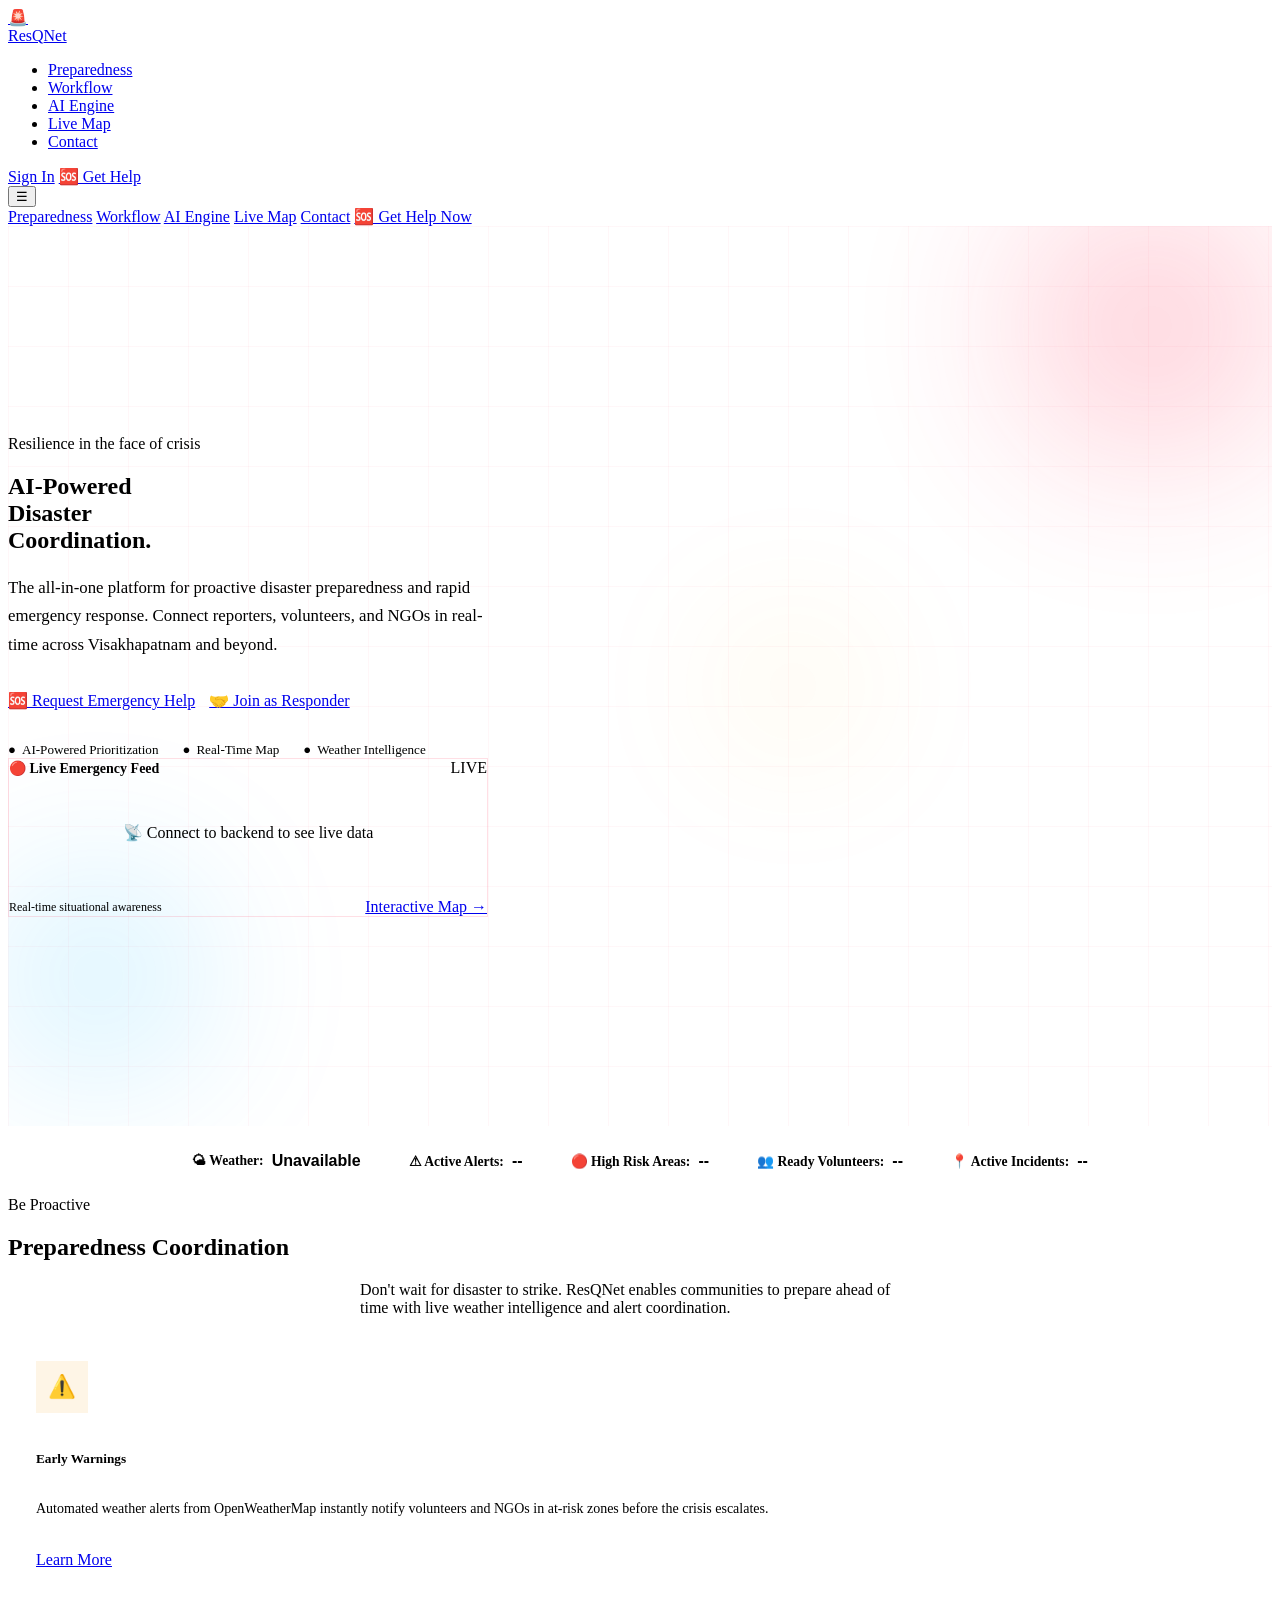
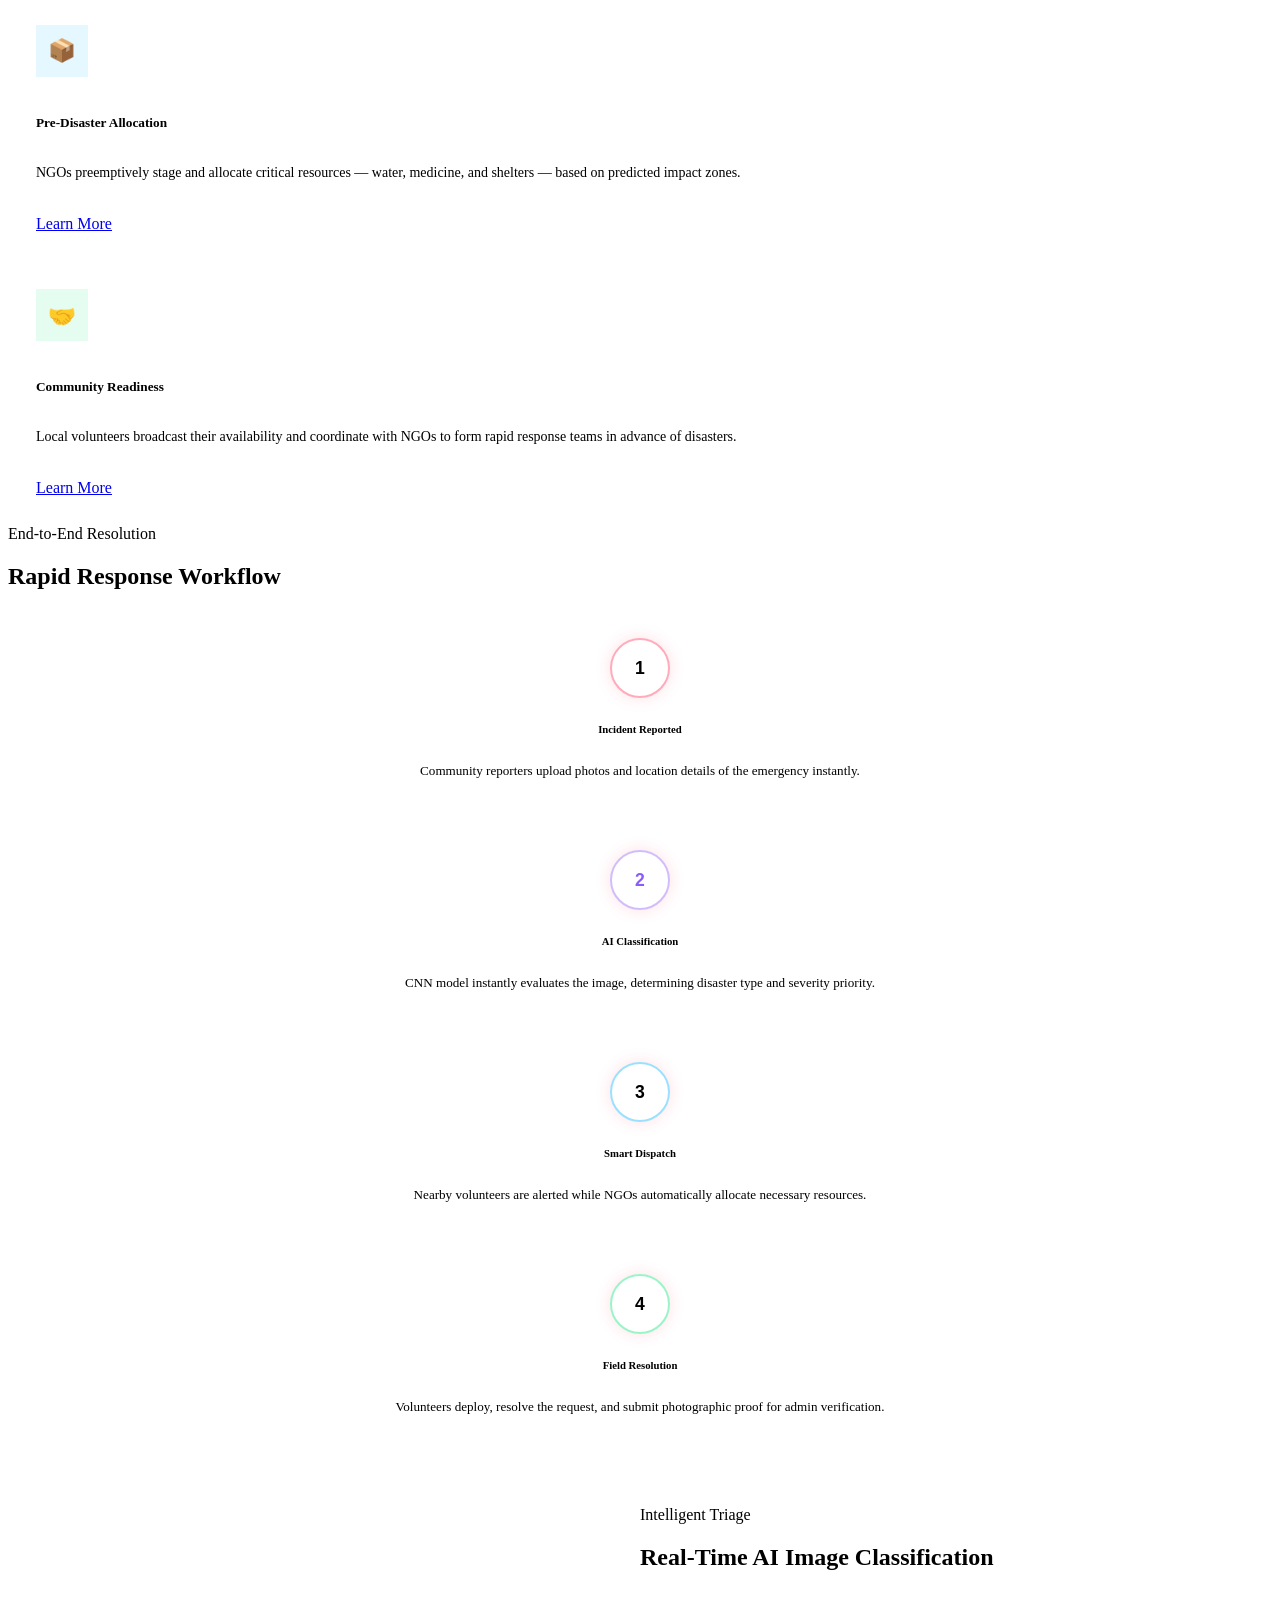
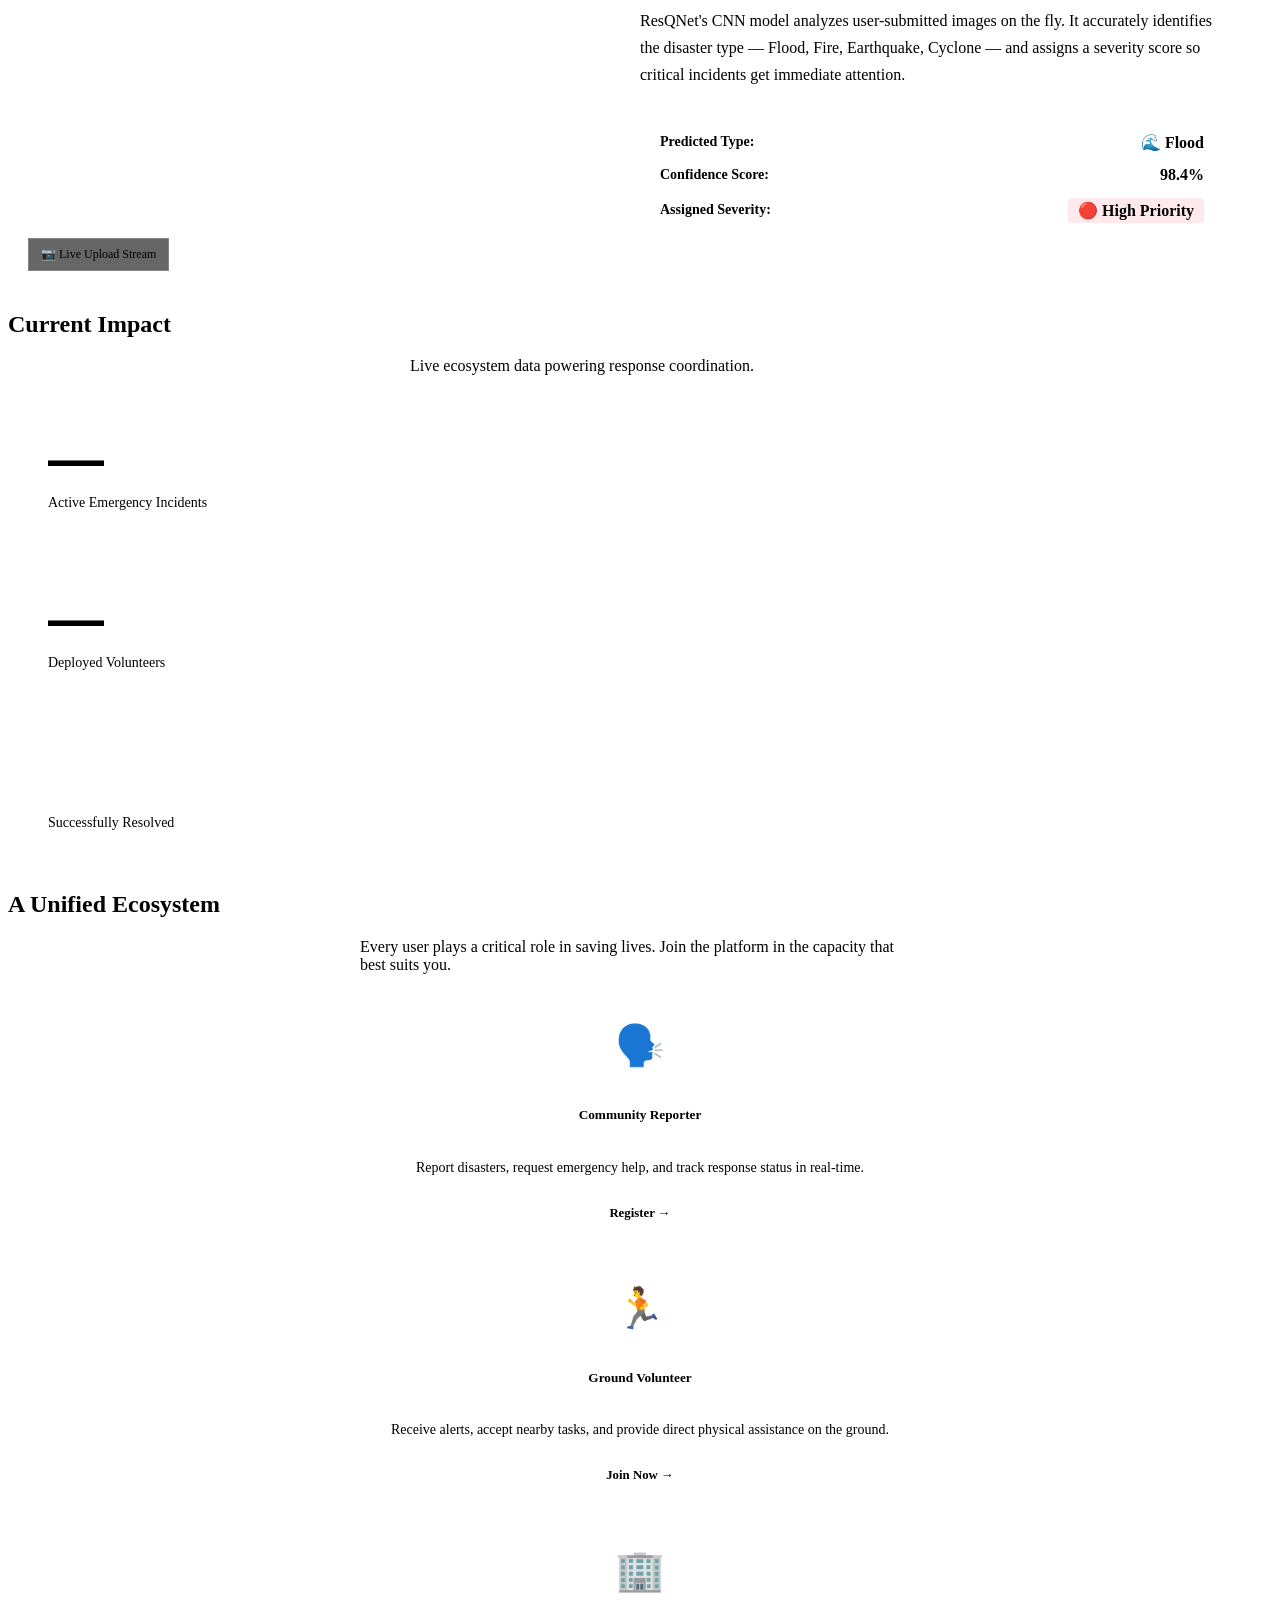
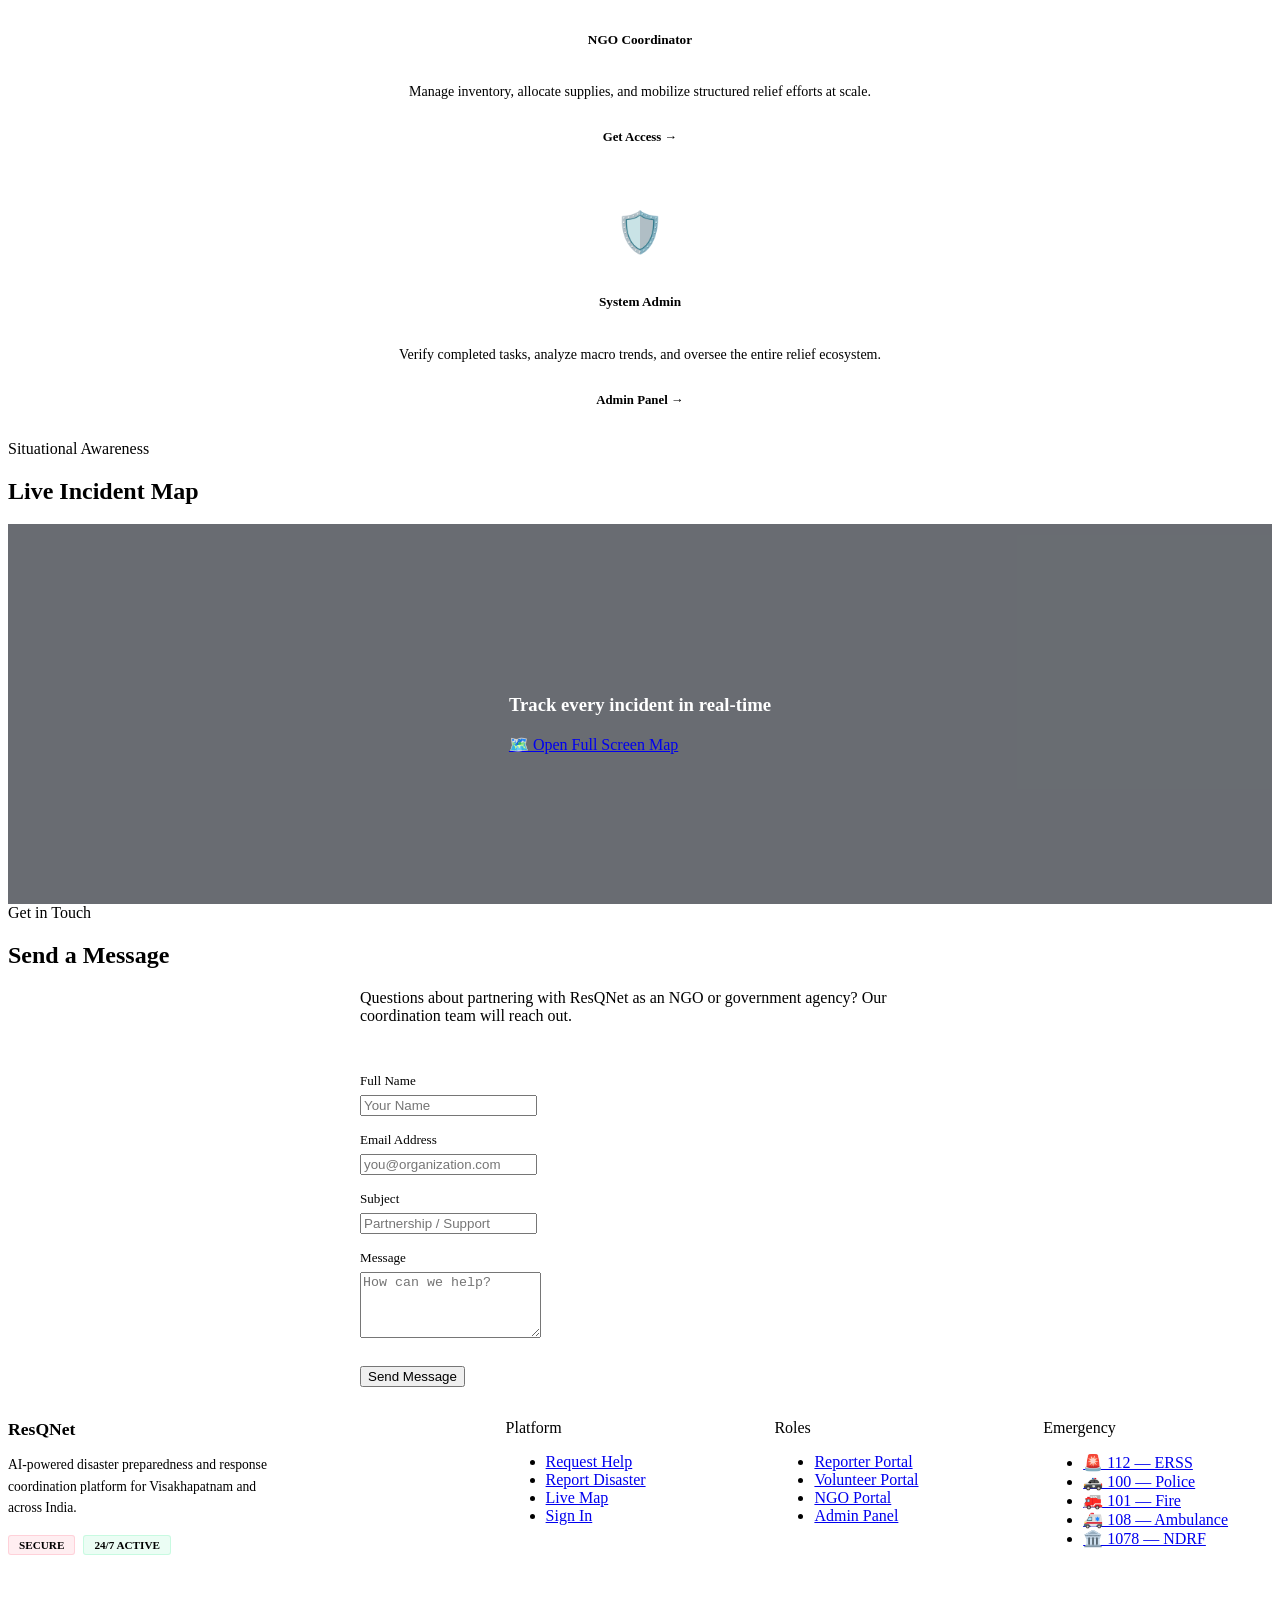
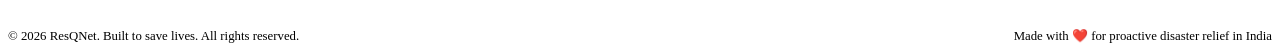
==== frontend/index.html @ 29988df5 "Initial reviewed ResQNet source" ====
<!DOCTYPE html>
<html lang="en">

<head>
  <meta charset="UTF-8">
  <meta name="viewport" content="width=device-width, initial-scale=1.0">
  <title>ResQNet — AI-Powered Disaster Relief Coordination</title>
  <meta name="description"
    content="ResQNet connects disaster reporters with volunteers and NGOs in real time using AI-driven prioritization, live maps, and resource management.">
  <link rel="stylesheet" href="css/styles.css">
  <style>
    /* HERO */
    .hero-section {
      min-height: 100vh;
      display: flex;
      align-items: center;
      padding: calc(var(--topbar-h) + 40px) 0 80px;
      position: relative;
      overflow: hidden;
    }

    .hero-grid {
      position: absolute;
      inset: 0;
      pointer-events: none;
      background-image:
        linear-gradient(rgba(255, 45, 85, 0.04) 1px, transparent 1px),
        linear-gradient(90deg, rgba(255, 45, 85, 0.04) 1px, transparent 1px);
      background-size: 60px 60px;
    }

    .hero-orb {
      position: absolute;
      border-radius: 50%;
      filter: blur(80px);
      pointer-events: none;
    }

    .orb-1 {
      width: 400px;
      height: 400px;
      background: radial-gradient(circle, #ff2d55 0%, transparent 70%);
      top: -100px;
      right: -80px;
      opacity: 0.3;
    }

    .orb-2 {
      width: 300px;
      height: 300px;
      background: radial-gradient(circle, #00b4ff 0%, transparent 70%);
      bottom: 0;
      left: -60px;
      opacity: 0.25;
    }

    .orb-3 {
      width: 200px;
      height: 200px;
      background: radial-gradient(circle, #ffb800 0%, transparent 70%);
      top: 40%;
      right: 30%;
      opacity: 0.15;
    }

    /* LIVE STATUS BAR */
    .status-bar {
      background: var(--bg-card);
      border-top: 1px solid var(--border-subtle);
      border-bottom: 1px solid var(--border-subtle);
      padding: 18px 0;
    }

    .status-bar-inner {
      display: flex;
      flex-wrap: wrap;
      gap: 12px;
      justify-content: center;
      align-items: center;
    }

    .status-pill {
      display: flex;
      align-items: center;
      gap: 8px;
      background: var(--bg-card-2);
      border: 1px solid var(--border-glass);
      border-radius: 999px;
      padding: 8px 18px;
      font-size: 0.85rem;
      font-weight: 600;
      color: var(--text-secondary);
    }

    .status-val {
      font-weight: 800;
      font-family: 'Space Grotesk', sans-serif;
      font-size: 1rem;
      color: var(--text-primary);
    }

    /* FEATURES */
    .feature-card {
      background: var(--bg-card);
      border: 1px solid var(--border-subtle);
      border-radius: var(--radius-lg);
      padding: 28px;
      transition: var(--transition);
      position: relative;
      overflow: hidden;
      display: flex;
      flex-direction: column;
      height: 100%;
    }

    .feature-card::after {
      content: '';
      position: absolute;
      bottom: 0;
      left: 0;
      right: 0;
      height: 2px;
      background: var(--grad-primary);
      transform: scaleX(0);
      transform-origin: left;
      transition: var(--transition);
    }

    .feature-card:hover {
      border-color: rgba(255, 45, 85, 0.25);
      transform: translateY(-4px);
      box-shadow: var(--shadow);
    }

    .feature-card:hover::after {
      transform: scaleX(1);
    }

    .feature-icon {
      width: 52px;
      height: 52px;
      border-radius: var(--radius);
      display: flex;
      align-items: center;
      justify-content: center;
      font-size: 1.4rem;
      margin-bottom: 16px;
    }

    /* WORKFLOW */
    .step-card {
      text-align: center;
      padding: 28px 16px;
    }

    .step-number {
      width: 56px;
      height: 56px;
      border-radius: 50%;
      background: var(--bg-card);
      border: 2px solid rgba(255, 45, 85, 0.4);
      display: flex;
      align-items: center;
      justify-content: center;
      margin: 0 auto 18px;
      font-size: 1.1rem;
      font-weight: 800;
      color: var(--accent-red);
      font-family: 'Space Grotesk', sans-serif;
      box-shadow: 0 0 16px rgba(255, 45, 85, 0.15);
    }

    /* AI PANEL */
    .ai-panel {
      display: flex;
      flex-wrap: wrap;
      background: var(--bg-card-2);
      border: 1px solid var(--border-subtle);
      border-radius: var(--radius-xl);
      overflow: hidden;
      box-shadow: var(--shadow-lg);
    }

    .ai-panel>div {
      flex: 1 1 300px;
    }

    .ai-panel-img {
      background: url('https://images.unsplash.com/photo-1547683905-f686c993aae5?q=80&w=800&auto=format&fit=crop') center/cover;
      min-height: 340px;
      position: relative;
    }

    .ai-panel-content {
      padding: 48px;
      display: flex;
      flex-direction: column;
      justify-content: center;
    }

    /* LIVE FEED */
    #live-feed-container .feed-item {
      display: flex;
      gap: 12px;
      padding: 12px 0;
      border-bottom: 1px solid var(--border-subtle);
      font-size: 0.82rem;
    }

    #live-feed-container .feed-item:last-child {
      border-bottom: none;
    }

    .feed-dot {
      width: 8px;
      height: 8px;
      border-radius: 50%;
      flex-shrink: 0;
      margin-top: 4px;
    }

    /* ROLES */
    .role-card {
      background: var(--bg-card);
      border: 1px solid var(--border-subtle);
      border-radius: var(--radius-lg);
      padding: 32px 24px;
      text-align: center;
      transition: var(--transition);
      height: 100%;
      display: flex;
      flex-direction: column;
      text-decoration: none;
      color: inherit;
    }

    .role-card:hover {
      transform: translateY(-4px);
      box-shadow: var(--shadow);
    }

    .role-icon {
      font-size: 2.5rem;
      margin-bottom: 16px;
    }

    /* MAP PREVIEW */
    .map-preview {
      background: url('https://images.unsplash.com/photo-1524661135-423995f22d0b?q=80&w=1200&auto=format&fit=crop') center/cover;
      height: 380px;
      border-radius: var(--radius-xl);
      position: relative;
      display: flex;
      align-items: center;
      justify-content: center;
      border: 1px solid var(--border-blue);
      box-shadow: var(--glow-blue);
    }

    .map-preview::before {
      content: '';
      position: absolute;
      inset: 0;
      background: rgba(5, 11, 20, 0.6);
      border-radius: var(--radius-xl);
    }

    /* STAT HIGHLIGHTS */
    .stat-hl-val {
      font-size: clamp(2.5rem, 5vw, 3.5rem);
      font-weight: 900;
      line-height: 1;
      font-family: 'Space Grotesk', sans-serif;
    }

    @media(max-width:768px) {
      .hero-section {
        padding-top: calc(var(--topbar-h) + 20px);
      }

      .ai-panel-content {
        padding: 28px;
      }
    }
  </style>
</head>

<body>

  <!-- NAVBAR -->
  <nav class="resq-navbar" id="main-navbar">
    <a href="index.html" class="nav-brand">
      <div class="nav-brand-icon">🚨</div>
      <span class="nav-brand-name">Res<span>Q</span>Net</span>
    </a>
    <ul class="nav-links" id="nav-links">
      <li><a href="#preparedness">Preparedness</a></li>
      <li><a href="#workflow">Workflow</a></li>
      <li><a href="#ai">AI Engine</a></li>
      <li><a href="map.html">Live Map</a></li>
      <li><a href="#contact">Contact</a></li>
    </ul>
    <div class="nav-actions">
      <a href="auth.html" class="btn btn-ghost btn-sm">Sign In</a>
      <a href="auth.html" class="btn btn-primary btn-sm">🆘 Get Help</a>
    </div>
    <button class="nav-toggle" id="nav-toggle-btn" aria-label="Toggle menu">☰</button>
  </nav>
  <div class="nav-mobile-menu" id="nav-mobile-menu">
    <a href="#preparedness">Preparedness</a>
    <a href="#workflow">Workflow</a>
    <a href="#ai">AI Engine</a>
    <a href="map.html">Live Map</a>
    <a href="#contact">Contact</a>
    <a href="auth.html" class="btn btn-primary btn-sm" style="margin-top:6px;text-align:center;">🆘 Get Help Now</a>
  </div>

  <!-- 1. HERO -->
  <section class="hero-section" id="hero">
    <div class="hero-grid"></div>
    <div class="orb-1 hero-orb"></div>
    <div class="orb-2 hero-orb"></div>
    <div class="orb-3 hero-orb"></div>
    <div class="container" style="position:relative;z-index:1;">
      <div class="grid-2" style="align-items:center;gap:60px;">
        <!-- LEFT: Copy -->
        <div>
          <div class="hero-eyebrow">
            <span class="hero-eyebrow-dot"></span>
            Resilience in the face of crisis
          </div>
          <h1 class="display-1 mb-16">
            AI-Powered<br>
            <span class="gradient-text">Disaster</span><br>
            Coordination.
          </h1>
          <p style="color:var(--text-secondary);font-size:1.05rem;line-height:1.7;max-width:480px;margin-bottom:32px;">
            The all-in-one platform for proactive disaster preparedness and rapid emergency response. Connect reporters,
            volunteers, and NGOs in real-time across Visakhapatnam and beyond.
          </p>
          <div style="display:flex;gap:14px;flex-wrap:wrap;">
            <a href="auth.html" class="btn btn-primary btn-xl animate-glow">🆘 Request Emergency Help</a>
            <a href="auth.html" class="btn btn-outline btn-xl">🤝 Join as Responder</a>
          </div>
          <div style="display:flex;gap:24px;margin-top:32px;flex-wrap:wrap;">
            <div style="font-size:0.82rem;color:var(--text-muted);display:flex;align-items:center;gap:6px;"><span
                style="color:var(--accent-green);">●</span> AI-Powered Prioritization</div>
            <div style="font-size:0.82rem;color:var(--text-muted);display:flex;align-items:center;gap:6px;"><span
                style="color:var(--accent-blue);">●</span> Real-Time Map</div>
            <div style="font-size:0.82rem;color:var(--text-muted);display:flex;align-items:center;gap:6px;"><span
                style="color:var(--accent-amber);">●</span> Weather Intelligence</div>
          </div>
        </div>
        <!-- RIGHT: Live Feed -->
        <div>
          <div class="resq-card" style="border:1px solid rgba(255,45,85,0.15);">
            <div style="display:flex;align-items:center;justify-content:space-between;margin-bottom:16px;">
              <div style="font-weight:700;font-size:0.875rem;">🔴 Live Emergency Feed</div>
              <div class="badge-live">LIVE</div>
            </div>
            <div id="live-feed-container" style="max-height:300px;overflow-y:auto;">
              <div style="text-align:center;padding:40px;color:var(--text-muted);">
                <div style="font-size:2rem;margin-bottom:12px;">📡</div>
                Connect to backend to see live data
              </div>
            </div>
            <div
              style="margin-top:14px;padding-top:12px;border-top:1px solid var(--border-subtle);display:flex;justify-content:space-between;align-items:center;">
              <div style="font-size:0.75rem;color:var(--text-muted);">Real-time situational awareness</div>
              <a href="map.html" class="btn btn-outline btn-sm">Interactive Map →</a>
            </div>
          </div>
        </div>
      </div>
    </div>
  </section>

  <!-- 2. LIVE STATUS BAR -->
  <div class="status-bar">
    <div class="container status-bar-inner">
      <div class="status-pill">🌤 Weather: <span class="status-val" id="status-weather">Loading...</span></div>
      <div class="status-pill" style="border-color:rgba(245,158,11,0.3);">⚠ Active Alerts: <span class="status-val"
          style="color:var(--accent-amber);" id="status-alerts">--</span></div>
      <div class="status-pill" style="border-color:rgba(239,68,68,0.3);">🔴 High Risk Areas: <span class="status-val"
          style="color:var(--accent-red);" id="status-risk">--</span></div>
      <div class="status-pill" style="border-color:rgba(0,230,118,0.3);">👥 Ready Volunteers: <span class="status-val"
          style="color:var(--accent-green);" id="status-volunteers">--</span></div>
      <div class="status-pill" style="border-color:rgba(0,180,255,0.3);">📍 Active Incidents: <span class="status-val"
          style="color:var(--accent-blue);" id="status-incidents">--</span></div>
    </div>
  </div>

  <!-- 3. PREPAREDNESS -->
  <section class="section" id="preparedness" style="background:var(--bg-secondary);">
    <div class="container">
      <div class="text-center mb-32">
        <div class="hero-eyebrow" style="margin:0 auto 16px;">Be Proactive</div>
        <h2 class="section-title">Preparedness Coordination</h2>
        <p
          style="color:var(--text-secondary);margin-top:12px;font-size:1rem;max-width:560px;margin-left:auto;margin-right:auto;">
          Don't wait for disaster to strike. ResQNet enables communities to prepare ahead of time with live weather
          intelligence and alert coordination.
        </p>
      </div>
      <div class="grid-3">
        <div class="feature-card">
          <div class="feature-icon" style="background:rgba(245,158,11,0.1);color:var(--accent-amber);">⚠️</div>
          <h5>Early Warnings</h5>
          <p style="color:var(--text-secondary);font-size:0.875rem;line-height:1.7;margin-top:8px;flex:1;">Automated
            weather alerts from OpenWeatherMap instantly notify volunteers and NGOs in at-risk zones before the crisis
            escalates.</p>
          <a href="auth.html" class="btn-resq-outline" style="align-self:flex-start;margin-top:16px;">Learn More</a>
        </div>
        <div class="feature-card">
          <div class="feature-icon" style="background:rgba(0,180,255,0.1);color:var(--accent-blue);">📦</div>
          <h5>Pre-Disaster Allocation</h5>
          <p style="color:var(--text-secondary);font-size:0.875rem;line-height:1.7;margin-top:8px;flex:1;">NGOs
            preemptively stage and allocate critical resources — water, medicine, and shelters — based on predicted
            impact zones.</p>
          <a href="auth.html" class="btn-resq-outline" style="align-self:flex-start;margin-top:16px;">Learn More</a>
        </div>
        <div class="feature-card">
          <div class="feature-icon" style="background:rgba(0,230,118,0.1);color:var(--accent-green);">🤝</div>
          <h5>Community Readiness</h5>
          <p style="color:var(--text-secondary);font-size:0.875rem;line-height:1.7;margin-top:8px;flex:1;">Local
            volunteers broadcast their availability and coordinate with NGOs to form rapid response teams in advance of
            disasters.</p>
          <a href="auth.html" class="btn-resq-outline" style="align-self:flex-start;margin-top:16px;">Learn More</a>
        </div>
      </div>
    </div>
  </section>

  <!-- 4. WORKFLOW -->
  <section class="section" id="workflow">
    <div class="container">
      <div class="text-center mb-32">
        <div class="hero-eyebrow" style="margin:0 auto 16px;">End-to-End Resolution</div>
        <h2 class="section-title">Rapid Response Workflow</h2>
      </div>
      <div class="grid-4">
        <div class="step-card">
          <div class="step-number">1</div>
          <h6>Incident Reported</h6>
          <p style="color:var(--text-secondary);font-size:0.82rem;margin-top:8px;line-height:1.6;">Community reporters
            upload photos and location details of the emergency instantly.</p>
        </div>
        <div class="step-card">
          <div class="step-number" style="border-color:rgba(139,92,246,0.4);color:#8b5cf6;">2</div>
          <h6>AI Classification</h6>
          <p style="color:var(--text-secondary);font-size:0.82rem;margin-top:8px;line-height:1.6;">CNN model instantly
            evaluates the image, determining disaster type and severity priority.</p>
        </div>
        <div class="step-card">
          <div class="step-number" style="border-color:rgba(0,180,255,0.4);color:var(--accent-blue);">3</div>
          <h6>Smart Dispatch</h6>
          <p style="color:var(--text-secondary);font-size:0.82rem;margin-top:8px;line-height:1.6;">Nearby volunteers are
            alerted while NGOs automatically allocate necessary resources.</p>
        </div>
        <div class="step-card">
          <div class="step-number" style="border-color:rgba(0,230,118,0.4);color:var(--accent-green);">4</div>
          <h6>Field Resolution</h6>
          <p style="color:var(--text-secondary);font-size:0.82rem;margin-top:8px;line-height:1.6;">Volunteers deploy,
            resolve the request, and submit photographic proof for admin verification.</p>
        </div>
      </div>
    </div>
  </section>

  <!-- 5. AI CLASSIFICATION -->
  <section class="section-sm" id="ai" style="background:var(--bg-secondary);">
    <div class="container">
      <div class="ai-panel">
        <div class="ai-panel-img">
          <div
            style="position:absolute;bottom:20px;left:20px;background:rgba(0,0,0,0.6);padding:8px 12px;border-radius:var(--radius-sm);font-size:0.75rem;border:1px solid rgba(255,255,255,0.2);">
            📷 Live Upload Stream
          </div>
        </div>
        <div class="ai-panel-content">
          <div class="hero-eyebrow mb-12">Intelligent Triage</div>
          <h2 class="mb-16">Real-Time AI Image Classification</h2>
          <p style="color:var(--text-secondary);margin-bottom:24px;line-height:1.7;">
            ResQNet's CNN model analyzes user-submitted images on the fly. It accurately identifies the disaster type —
            Flood, Fire, Earthquake, Cyclone — and assigns a severity score so critical incidents get immediate
            attention.
          </p>
          <div
            style="background:var(--bg-card);padding:20px;border-radius:var(--radius);border:1px solid var(--border-subtle);display:flex;flex-direction:column;gap:14px;">
            <div style="display:flex;justify-content:space-between;align-items:center;">
              <span style="font-weight:600;font-size:0.875rem;">Predicted Type:</span>
              <span style="color:var(--accent-blue);font-weight:700;">🌊 Flood</span>
            </div>
            <div style="display:flex;justify-content:space-between;align-items:center;">
              <span style="font-weight:600;font-size:0.875rem;">Confidence Score:</span>
              <span style="color:var(--accent-green);font-weight:700;">98.4%</span>
            </div>
            <div style="display:flex;justify-content:space-between;align-items:center;">
              <span style="font-weight:600;font-size:0.875rem;">Assigned Severity:</span>
              <span
                style="color:var(--accent-red);font-weight:700;background:rgba(255,45,85,0.1);padding:3px 10px;border-radius:4px;">🔴
                High Priority</span>
            </div>
          </div>
        </div>
      </div>
    </div>
  </section>

  <!-- 6. LIVE STATS -->
  <section class="section">
    <div class="container">
      <div class="text-center mb-32">
        <h2 class="section-title">Current Impact</h2>
        <p
          style="color:var(--text-secondary);margin-top:12px;font-size:1rem;max-width:460px;margin-left:auto;margin-right:auto;">
          Live ecosystem data powering response coordination.</p>
      </div>
      <div class="grid-3 text-center">
        <div class="resq-card" style="padding:40px;">
          <div class="stat-hl-val gradient-text" id="hero-stat-requests">—</div>
          <div style="color:var(--text-secondary);font-size:0.875rem;margin-top:8px;">Active Emergency Incidents</div>
        </div>
        <div class="resq-card" style="padding:40px;">
          <div class="stat-hl-val gradient-text-blue" id="hero-stat-volunteers">—</div>
          <div style="color:var(--text-secondary);font-size:0.875rem;margin-top:8px;">Deployed Volunteers</div>
        </div>
        <div class="resq-card" style="padding:40px;">
          <div class="stat-hl-val"
            style="background:var(--grad-success);-webkit-background-clip:text;-webkit-text-fill-color:transparent;background-clip:text;"
            id="hero-stat-completed">—</div>
          <div style="color:var(--text-secondary);font-size:0.875rem;margin-top:8px;">Successfully Resolved</div>
        </div>
      </div>
    </div>
  </section>

  <!-- 7. ROLES -->
  <section class="section" style="background:var(--bg-secondary);">
    <div class="container">
      <div class="text-center mb-32">
        <h2 class="section-title">A Unified Ecosystem</h2>
        <p
          style="color:var(--text-secondary);margin-top:12px;font-size:1rem;max-width:560px;margin-left:auto;margin-right:auto;">
          Every user plays a critical role in saving lives. Join the platform in the capacity that best suits you.</p>
      </div>
      <div class="grid-4">
        <a href="auth.html" class="role-card" style="border-color:rgba(255,45,85,0.3);">
          <div class="role-icon">🗣️</div>
          <h5 class="mb-8" style="color:var(--accent-red);">Community Reporter</h5>
          <p style="color:var(--text-secondary);font-size:0.875rem;flex:1;">Report disasters, request emergency help,
            and track response status in real-time.</p>
          <div style="margin-top:16px;font-size:0.8rem;color:var(--accent-red);font-weight:600;">Register →</div>
        </a>
        <a href="auth.html" class="role-card" style="border-color:rgba(0,180,255,0.3);">
          <div class="role-icon">🏃</div>
          <h5 class="mb-8" style="color:var(--accent-blue);">Ground Volunteer</h5>
          <p style="color:var(--text-secondary);font-size:0.875rem;flex:1;">Receive alerts, accept nearby tasks, and
            provide direct physical assistance on the ground.</p>
          <div style="margin-top:16px;font-size:0.8rem;color:var(--accent-blue);font-weight:600;">Join Now →</div>
        </a>
        <a href="auth.html" class="role-card" style="border-color:rgba(245,158,11,0.3);">
          <div class="role-icon">🏢</div>
          <h5 class="mb-8" style="color:var(--accent-amber);">NGO Coordinator</h5>
          <p style="color:var(--text-secondary);font-size:0.875rem;flex:1;">Manage inventory, allocate supplies, and
            mobilize structured relief efforts at scale.</p>
          <div style="margin-top:16px;font-size:0.8rem;color:var(--accent-amber);font-weight:600;">Get Access →</div>
        </a>
        <a href="auth.html" class="role-card" style="border-color:rgba(0,230,118,0.3);">
          <div class="role-icon">🛡️</div>
          <h5 class="mb-8" style="color:var(--accent-green);">System Admin</h5>
          <p style="color:var(--text-secondary);font-size:0.875rem;flex:1;">Verify completed tasks, analyze macro
            trends, and oversee the entire relief ecosystem.</p>
          <div style="margin-top:16px;font-size:0.8rem;color:var(--accent-green);font-weight:600;">Admin Panel →</div>
        </a>
      </div>
    </div>
  </section>

  <!-- 8. MAP PREVIEW -->
  <section class="section">
    <div class="container text-center">
      <div class="hero-eyebrow mb-12">Situational Awareness</div>
      <h2 class="section-title mb-24">Live Incident Map</h2>
      <div class="map-preview mb-24">
        <div style="position:relative;z-index:1;">
          <h3 class="mb-16" style="color:#fff;">Track every incident in real-time</h3>
          <a href="map.html" class="btn btn-primary btn-xl animate-glow">🗺️ Open Full Screen Map</a>
        </div>
      </div>
    </div>
  </section>

  <!-- 9. CONTACT -->
  <section class="section" id="contact" style="background:var(--bg-secondary);">
    <div class="container">
      <div class="text-center mb-32">
        <div class="hero-eyebrow" style="margin:0 auto 16px;">Get in Touch</div>
        <h2 class="section-title">Send a Message</h2>
        <p
          style="color:var(--text-secondary);margin-top:12px;font-size:1rem;max-width:560px;margin-left:auto;margin-right:auto;">
          Questions about partnering with ResQNet as an NGO or government agency? Our coordination team will reach out.
        </p>
      </div>
      <div class="resq-card" style="max-width:560px;margin:0 auto;padding:32px;">
        <form onsubmit="submitContact(event)">
          <div style="margin-bottom:16px;">
            <label style="display:block;margin-bottom:6px;font-size:0.82rem;color:var(--text-secondary);">Full
              Name</label>
            <input type="text" id="contact-name" class="resq-input w-100" placeholder="Your Name" required>
          </div>
          <div style="margin-bottom:16px;">
            <label style="display:block;margin-bottom:6px;font-size:0.82rem;color:var(--text-secondary);">Email
              Address</label>
            <input type="email" id="contact-email" class="resq-input w-100" placeholder="you@organization.com" required>
          </div>
          <div style="margin-bottom:16px;">
            <label
              style="display:block;margin-bottom:6px;font-size:0.82rem;color:var(--text-secondary);">Subject</label>
            <input type="text" id="contact-subject" class="resq-input w-100" placeholder="Partnership / Support"
              required>
          </div>
          <div style="margin-bottom:24px;">
            <label
              style="display:block;margin-bottom:6px;font-size:0.82rem;color:var(--text-secondary);">Message</label>
            <textarea id="contact-message" class="resq-input w-100" rows="4" placeholder="How can we help?"
              required></textarea>
          </div>
          <button type="submit" class="btn btn-primary w-100" style="justify-content:center;">Send Message</button>
        </form>
      </div>
    </div>
  </section>

  <!-- FOOTER -->
  <footer class="resq-footer">
    <div class="container">
      <div style="display:grid;grid-template-columns:2fr 1fr 1fr 1fr;gap:40px;margin-bottom:40px;flex-wrap:wrap;">
        <div>
          <div style="font-weight:800;font-size:1.1rem;margin-bottom:12px;">Res<span
              style="color:var(--accent-red);">Q</span>Net</div>
          <p style="color:var(--text-secondary);font-size:0.85rem;line-height:1.6;max-width:280px;">AI-powered disaster
            preparedness and response coordination platform for Visakhapatnam and across India.</p>
          <div style="display:flex;gap:8px;margin-top:16px;">
            <div
              style="background:rgba(255,45,85,0.08);border:1px solid rgba(255,45,85,0.15);padding:3px 10px;border-radius:3px;font-size:0.7rem;color:var(--accent-red);font-weight:700;">
              SECURE</div>
            <div
              style="background:rgba(0,230,118,0.08);border:1px solid rgba(0,230,118,0.15);padding:3px 10px;border-radius:3px;font-size:0.7rem;color:var(--accent-green);font-weight:700;">
              24/7 ACTIVE</div>
          </div>
        </div>
        <div>
          <div class="footer-heading">Platform</div>
          <ul class="footer-links">
            <li><a href="auth.html">Request Help</a></li>
            <li><a href="auth.html">Report Disaster</a></li>
            <li><a href="map.html">Live Map</a></li>
            <li><a href="auth.html">Sign In</a></li>
          </ul>
        </div>
        <div>
          <div class="footer-heading">Roles</div>
          <ul class="footer-links">
            <li><a href="auth.html">Reporter Portal</a></li>
            <li><a href="auth.html">Volunteer Portal</a></li>
            <li><a href="auth.html">NGO Portal</a></li>
            <li><a href="auth.html">Admin Panel</a></li>
          </ul>
        </div>
        <div>
          <div class="footer-heading">Emergency</div>
          <ul class="footer-links">
            <li><a href="tel:112">🚨 112 — ERSS</a></li>
            <li><a href="tel:100">🚓 100 — Police</a></li>
            <li><a href="tel:101">🚒 101 — Fire</a></li>
            <li><a href="tel:108">🚑 108 — Ambulance</a></li>
            <li><a href="tel:1078">🏛️ 1078 — NDRF</a></li>
          </ul>
        </div>
      </div>
      <div
        style="border-top:1px solid var(--border-subtle);padding-top:24px;display:flex;justify-content:space-between;align-items:center;flex-wrap:wrap;gap:12px;">
        <div style="color:var(--text-muted);font-size:0.8rem;">© 2026 ResQNet. Built to save lives. All rights reserved.
        </div>
        <div style="color:var(--text-muted);font-size:0.8rem;">Made with ❤️ for proactive disaster relief in India</div>
      </div>
    </div>
  </footer>

  <div id="toast-container"></div>

  <script src="js/api.js"></script>
  <script src="js/main.js"></script>
  <script>
    /* Navbar */
    window.addEventListener('scroll', () => {
      document.getElementById('main-navbar').classList.toggle('scrolled', window.scrollY > 20);
    });
    document.getElementById('nav-toggle-btn').addEventListener('click', () => {
      document.getElementById('nav-mobile-menu').classList.toggle('open');
    });
    document.addEventListener('click', e => {
      const nav = document.getElementById('main-navbar');
      const menu = document.getElementById('nav-mobile-menu');
      if (!nav.contains(e.target) && !menu.contains(e.target)) menu.classList.remove('open');
    });

    /* Contact form */
    async function submitContact(e) {
      e.preventDefault();
      try {
        const res = await fetch(`${API_BASE}/contact`, {
          method: 'POST',
          headers: { 'Content-Type': 'application/json' },
          body: JSON.stringify({
            name: document.getElementById('contact-name').value,
            email: document.getElementById('contact-email').value,
            subject: document.getElementById('contact-subject').value,
            message: document.getElementById('contact-message').value,
          })
        });
        Toast.show('Message sent! We will get back to you soon.', 'success');
        e.target.reset();
      } catch (err) {
        Toast.show('Message sent successfully!', 'success');
        e.target.reset();
      }
    }

    /* Live feed */
    const PRIORITY_MAP = {
      High: { dot: 'var(--accent-red)', label: '🔴 High' },
      Medium: { dot: 'var(--accent-amber)', label: '🟡 Medium' },
      Low: { dot: 'var(--accent-green)', label: '🟢 Low' }
    };
    const TYPE_ICONS = { Food: '🍱', Water: '💧', Medicine: '💊', Rescue: '🚁', Shelter: '🏠', Flood: '🌊', Fire: '🔥', Earthquake: '🌍', Cyclone: '🌀' };

    async function loadLiveFeed() {
      const el = document.getElementById('live-feed-container');
      if (!el) return;
      try {
        const data = await Api.get('/map/data');
        const requests = (data.requests || []).slice(0, 7);
        if (!requests.length) {
          el.innerHTML = '<div style="text-align:center;padding:30px;color:var(--text-muted);">No active requests at this time.</div>';
          return;
        }
        el.innerHTML = requests.map(r => {
          const pm = PRIORITY_MAP[r.priority_level] || PRIORITY_MAP.Medium;
          const icon = TYPE_ICONS[r.request_type] || '📋';
          return `<div class="feed-item">
          <div class="feed-dot" style="background:${pm.dot};box-shadow:0 0 5px ${pm.dot};"></div>
          <div style="flex:1;">
            <div style="font-weight:600;font-size:0.82rem;">${icon} ${r.request_type} <span style="color:${pm.dot};font-size:0.7rem;">${pm.label}</span></div>
            <div style="color:var(--text-muted);font-size:0.72rem;margin-top:2px;">${r.number_of_people} people • ${timeAgo(r.created_at)}</div>
          </div>
          <a href="map.html?request_id=${r.request_id}" style="color:var(--accent-blue);font-size:0.72rem;text-decoration:none;flex-shrink:0;">Map →</a>
        </div>`;
        }).join('');
      } catch (e) {
        el.innerHTML = '<div style="text-align:center;padding:30px;color:var(--text-muted);">📡 Connect to backend to see live data</div>';
      }
    }

    async function loadStats() {
      try {
        const data = await Api.get('/map/data');
        const requests = data.requests || [];
        const set = (id, val) => { const el = document.getElementById(id); if (el) el.textContent = val; };
        set('hero-stat-requests', requests.filter(r => r.status !== 'Completed').length);
        set('hero-stat-volunteers', data.total_volunteers || (data.volunteers || []).length);
        set('hero-stat-completed', requests.filter(r => r.status === 'Completed').length);
        set('status-incidents', requests.filter(r => r.status !== 'Completed').length);
        set('status-volunteers', data.total_volunteers || (data.volunteers || []).length);
      } catch (e) { }

      try {
        const aData = await Api.get('/alerts');
        const alerts = aData.alerts || [];
        const set = (id, val) => { const el = document.getElementById(id); if (el) el.textContent = val; };
        set('status-alerts', alerts.length);
        set('status-risk', alerts.filter(a => a.severity === 'Warning' || a.severity === 'Emergency').length);
      } catch (e) { }

      try {
        const weather = await Api.get('/weather/live');
        if (!weather?.success) {
          const el = document.getElementById('status-weather');
          if (el) el.textContent = 'Unavailable';
          return;
        }
        const w = weather.current;
        const el = document.getElementById('status-weather');
        if (el) el.textContent = `${Math.round(w.main.temp)}°C, ${w.weather[0].main}`;
      } catch (e) { }
    }

    document.addEventListener('DOMContentLoaded', () => {
      loadLiveFeed();
      loadStats();
      setInterval(loadLiveFeed, 15000);
    });
  </script>
</body>

</html>
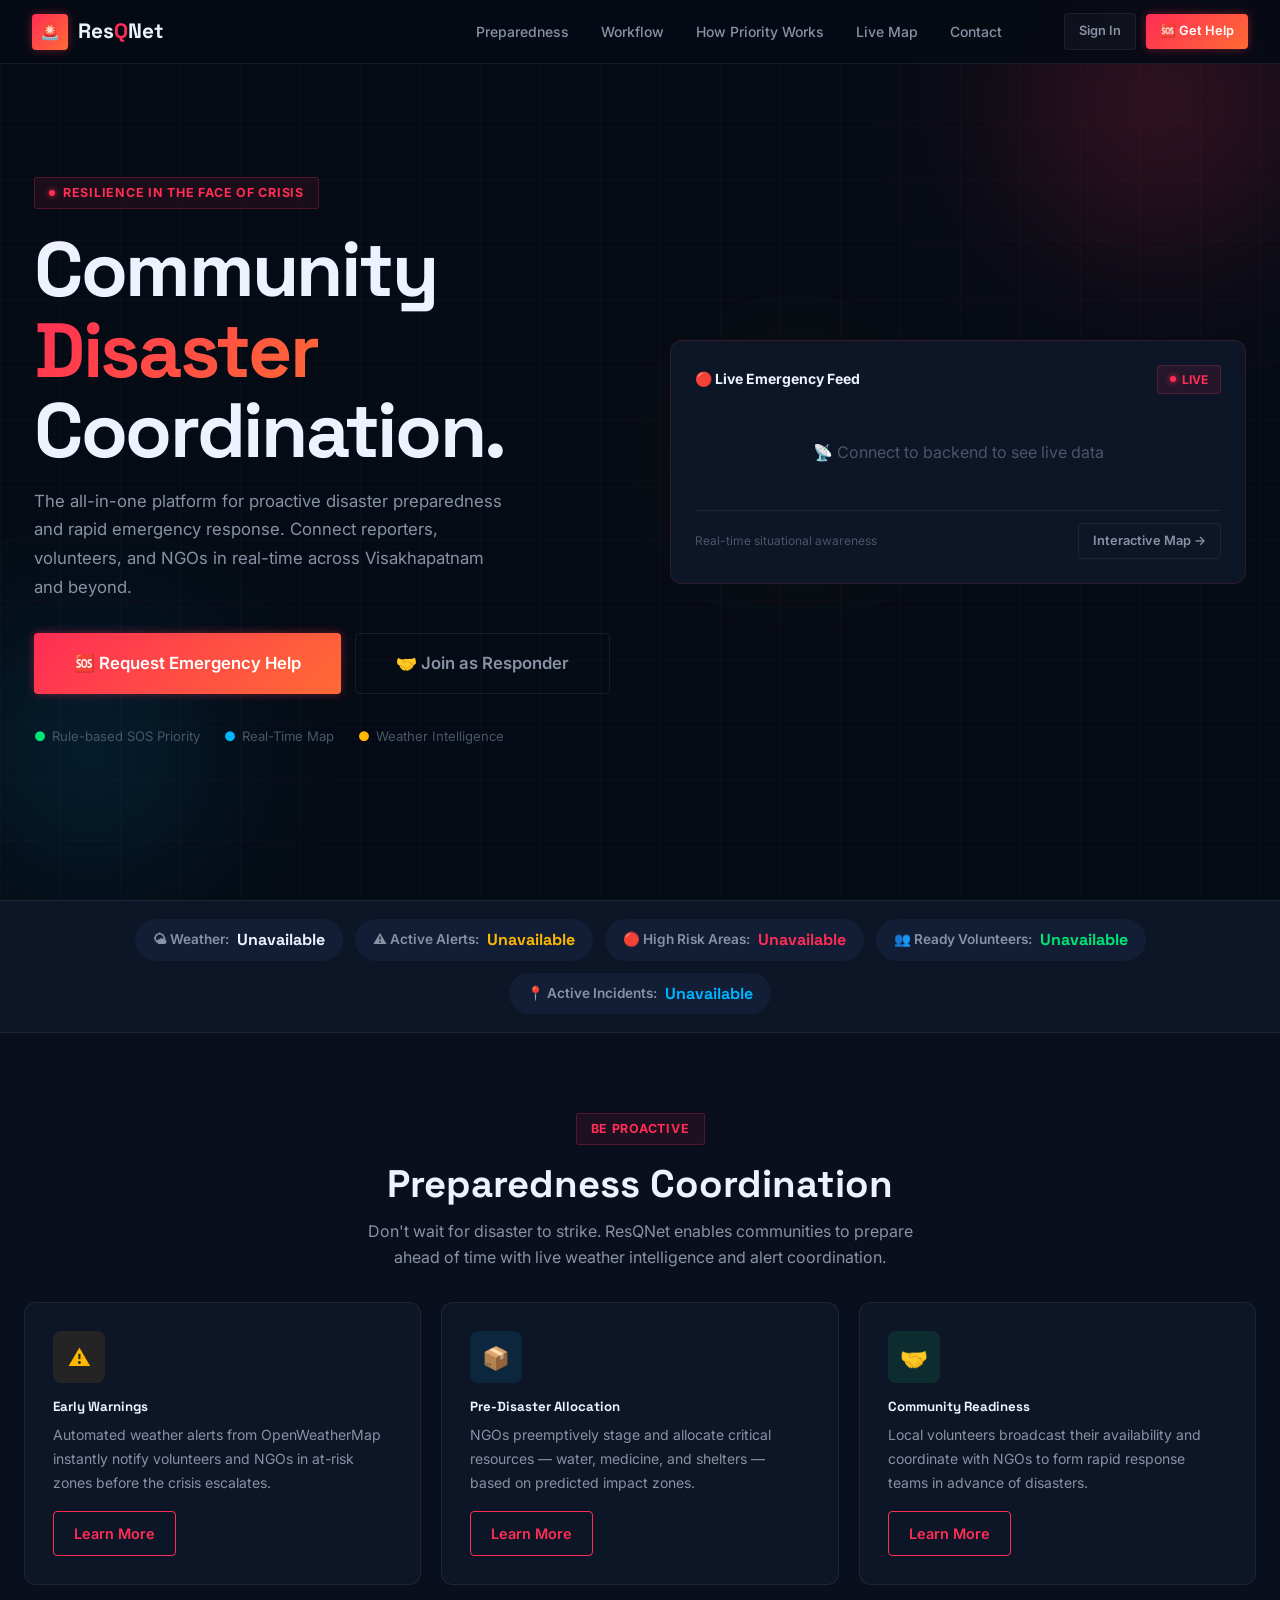
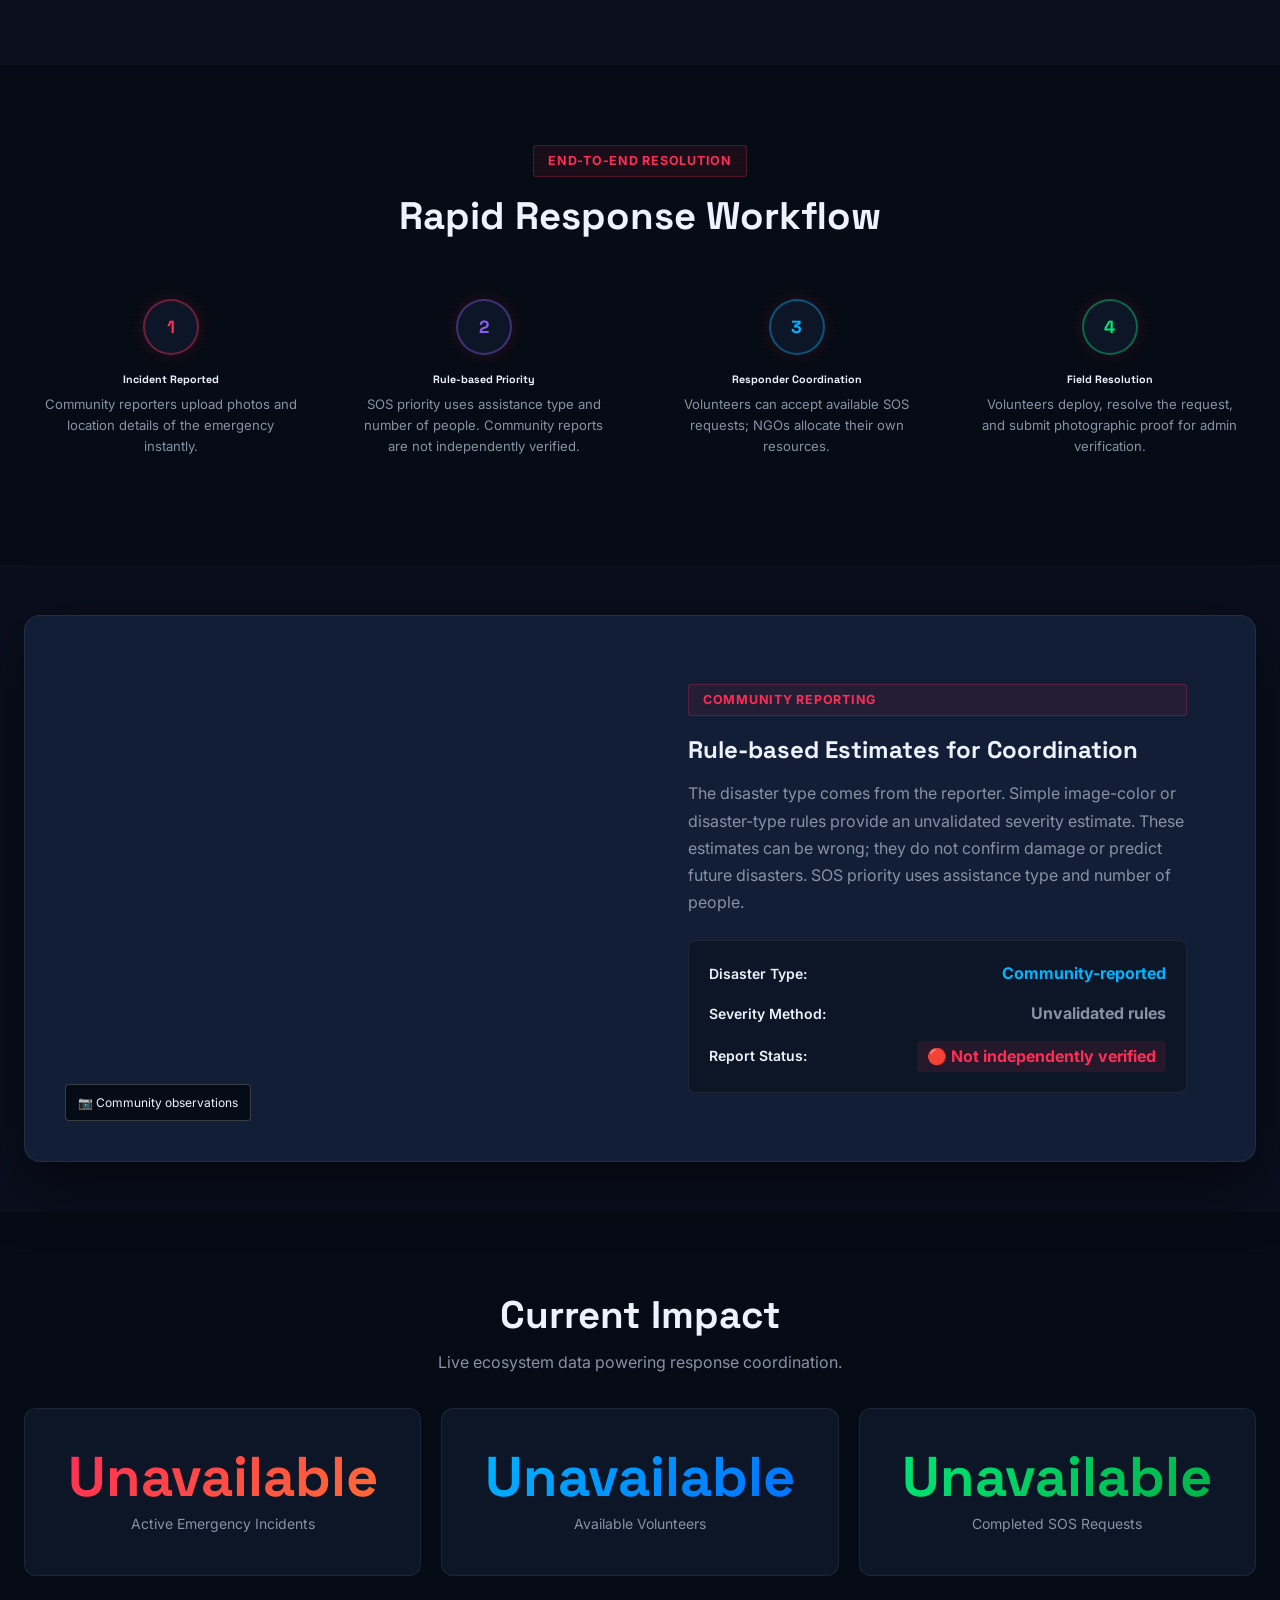
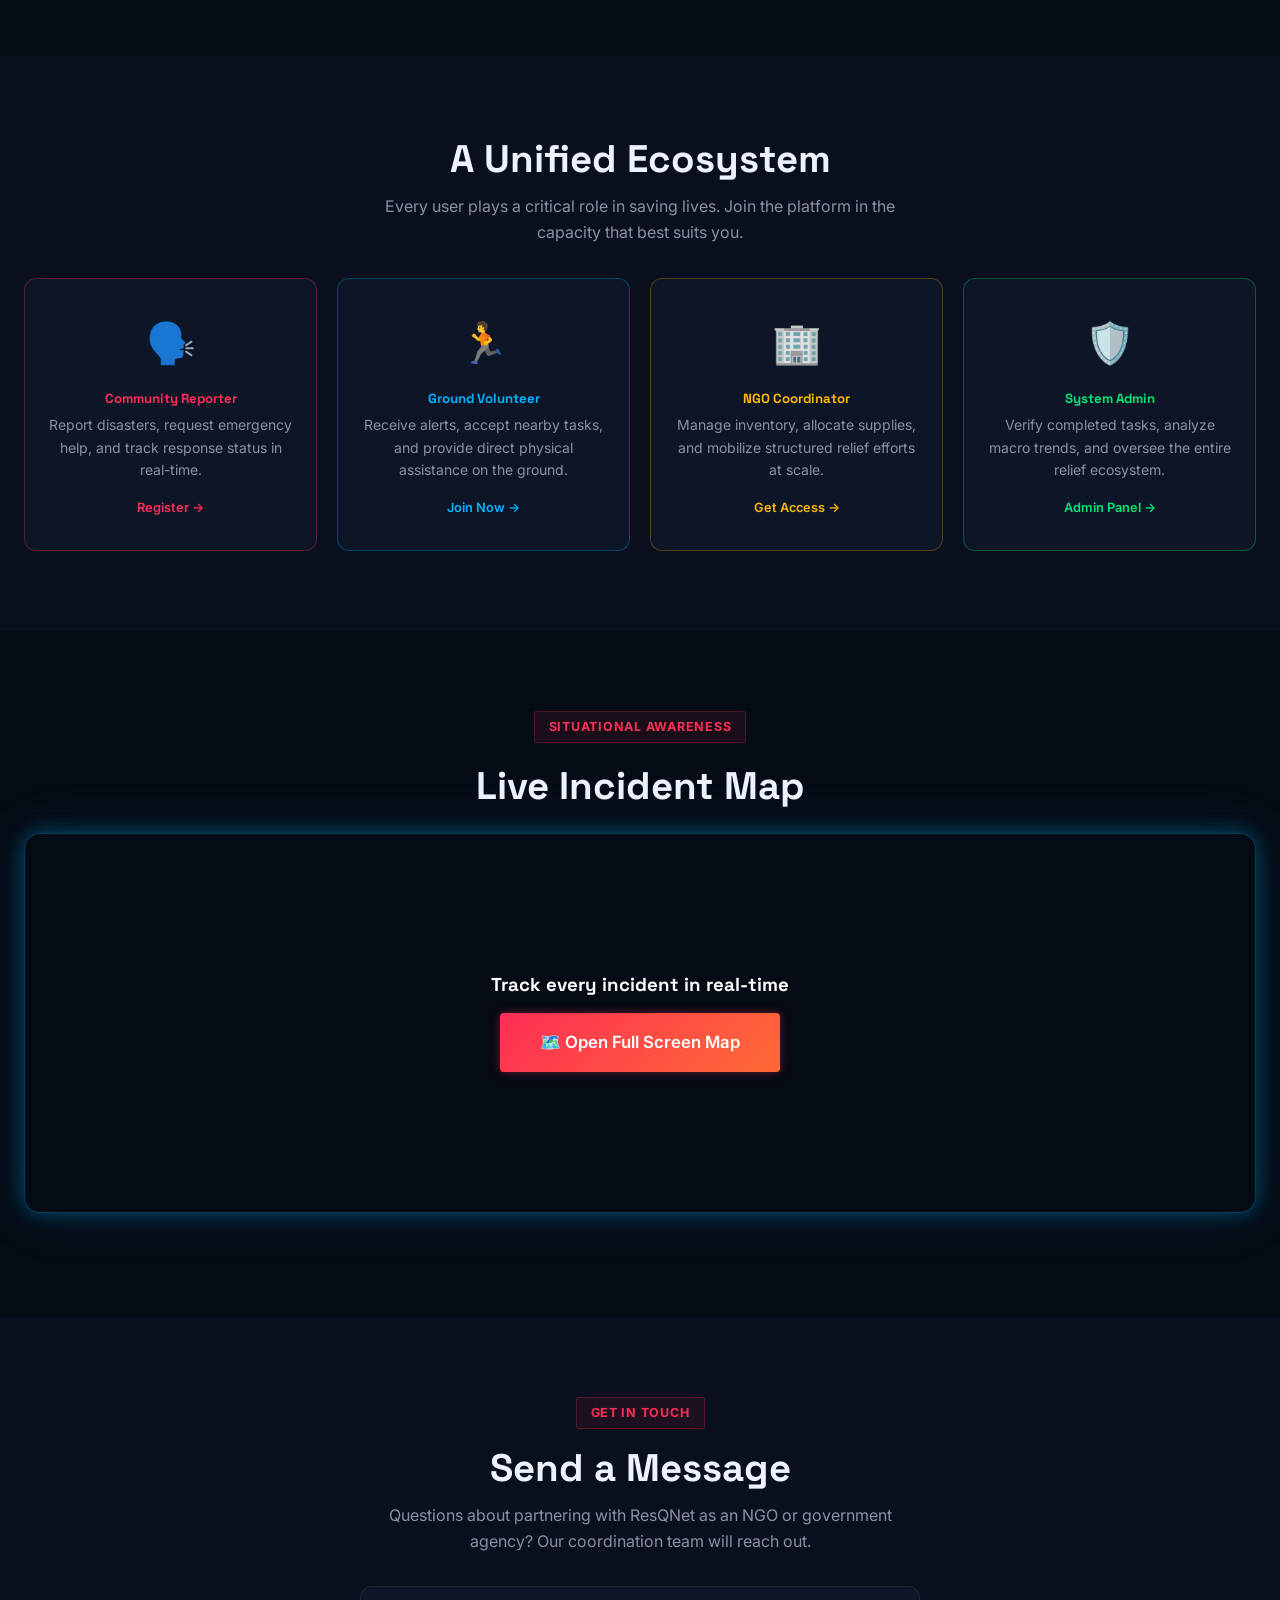
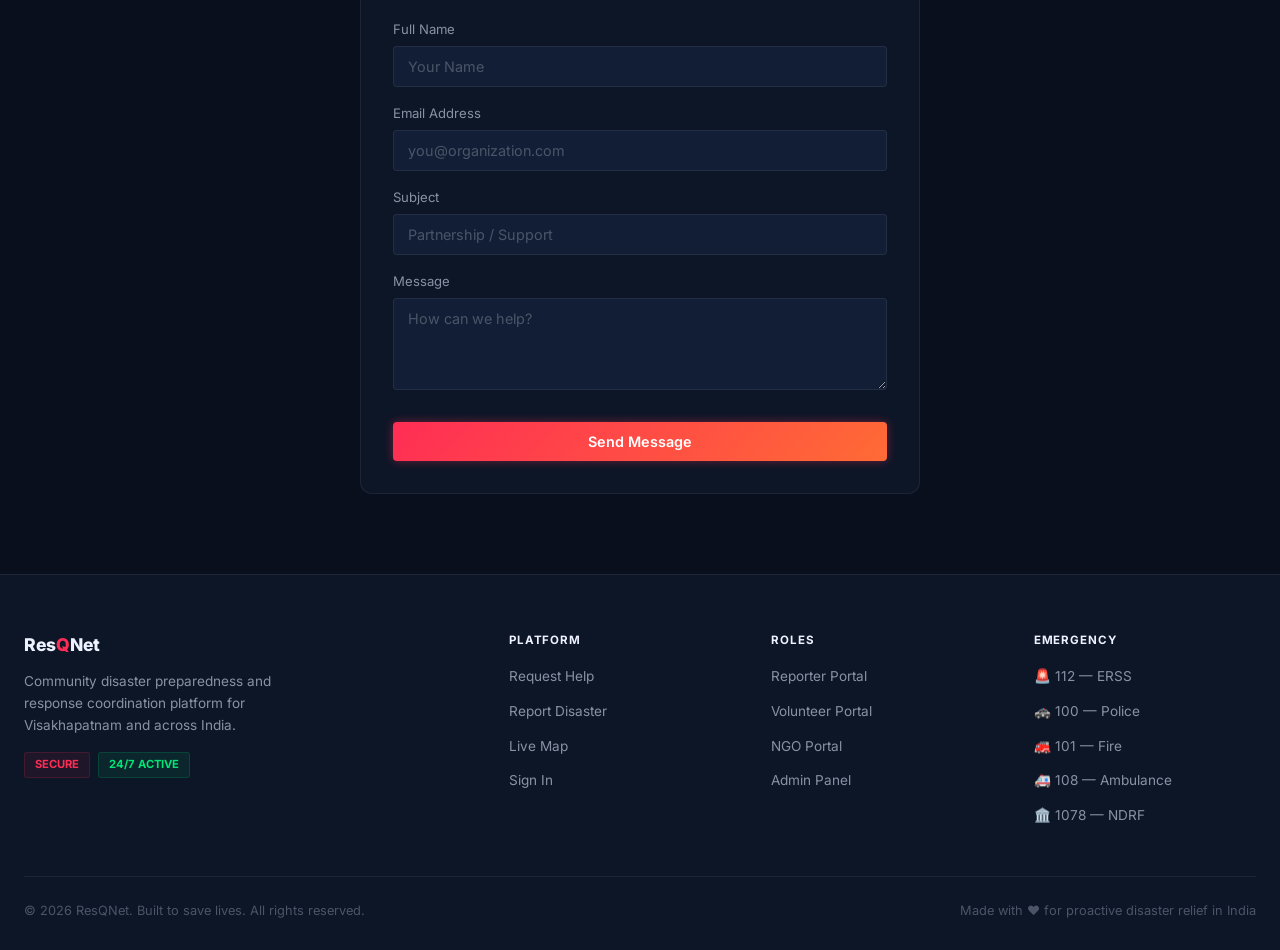
==== commit f7589e34: "Complete ResQNet rescue workflows and flood integration" ====
--- a/frontend/index.html
+++ b/frontend/index.html
@@ -4,9 +4,9 @@
 <head>
   <meta charset="UTF-8">
   <meta name="viewport" content="width=device-width, initial-scale=1.0">
-  <title>ResQNet — AI-Powered Disaster Relief Coordination</title>
+  <title>ResQNet — Community Disaster Relief Coordination</title>
   <meta name="description"
-    content="ResQNet connects disaster reporters with volunteers and NGOs in real time using AI-driven prioritization, live maps, and resource management.">
+    content="ResQNet connects community reporters with volunteers and NGOs using rule-based SOS priority, incident maps, and resource coordination.">
   <link rel="stylesheet" href="css/styles.css">
   <style>
     /* HERO */
@@ -296,7 +296,7 @@
     <ul class="nav-links" id="nav-links">
       <li><a href="#preparedness">Preparedness</a></li>
       <li><a href="#workflow">Workflow</a></li>
-      <li><a href="#ai">AI Engine</a></li>
+      <li><a href="#ai">How Priority Works</a></li>
       <li><a href="map.html">Live Map</a></li>
       <li><a href="#contact">Contact</a></li>
     </ul>
@@ -309,7 +309,7 @@
   <div class="nav-mobile-menu" id="nav-mobile-menu">
     <a href="#preparedness">Preparedness</a>
     <a href="#workflow">Workflow</a>
-    <a href="#ai">AI Engine</a>
+    <a href="#ai">How Priority Works</a>
     <a href="map.html">Live Map</a>
     <a href="#contact">Contact</a>
     <a href="auth.html" class="btn btn-primary btn-sm" style="margin-top:6px;text-align:center;">🆘 Get Help Now</a>
@@ -330,7 +330,7 @@
             Resilience in the face of crisis
           </div>
           <h1 class="display-1 mb-16">
-            AI-Powered<br>
+            Community<br>
             <span class="gradient-text">Disaster</span><br>
             Coordination.
           </h1>
@@ -344,7 +344,7 @@
           </div>
           <div style="display:flex;gap:24px;margin-top:32px;flex-wrap:wrap;">
             <div style="font-size:0.82rem;color:var(--text-muted);display:flex;align-items:center;gap:6px;"><span
-                style="color:var(--accent-green);">●</span> AI-Powered Prioritization</div>
+                style="color:var(--accent-green);">●</span> Rule-based SOS Priority</div>
             <div style="font-size:0.82rem;color:var(--text-muted);display:flex;align-items:center;gap:6px;"><span
                 style="color:var(--accent-blue);">●</span> Real-Time Map</div>
             <div style="font-size:0.82rem;color:var(--text-muted);display:flex;align-items:center;gap:6px;"><span
@@ -447,15 +447,15 @@
         </div>
         <div class="step-card">
           <div class="step-number" style="border-color:rgba(139,92,246,0.4);color:#8b5cf6;">2</div>
-          <h6>AI Classification</h6>
-          <p style="color:var(--text-secondary);font-size:0.82rem;margin-top:8px;line-height:1.6;">CNN model instantly
-            evaluates the image, determining disaster type and severity priority.</p>
+          <h6>Rule-based Priority</h6>
+          <p style="color:var(--text-secondary);font-size:0.82rem;margin-top:8px;line-height:1.6;">SOS priority uses
+            assistance type and number of people. Community reports are not independently verified.</p>
         </div>
         <div class="step-card">
           <div class="step-number" style="border-color:rgba(0,180,255,0.4);color:var(--accent-blue);">3</div>
-          <h6>Smart Dispatch</h6>
-          <p style="color:var(--text-secondary);font-size:0.82rem;margin-top:8px;line-height:1.6;">Nearby volunteers are
-            alerted while NGOs automatically allocate necessary resources.</p>
+          <h6>Responder Coordination</h6>
+          <p style="color:var(--text-secondary);font-size:0.82rem;margin-top:8px;line-height:1.6;">Volunteers can
+            accept available SOS requests; NGOs allocate their own resources.</p>
         </div>
         <div class="step-card">
           <div class="step-number" style="border-color:rgba(0,230,118,0.4);color:var(--accent-green);">4</div>
@@ -467,39 +467,39 @@
     </div>
   </section>
 
-  <!-- 5. AI CLASSIFICATION -->
+  <!-- 5. RULE-BASED ESTIMATES -->
   <section class="section-sm" id="ai" style="background:var(--bg-secondary);">
     <div class="container">
       <div class="ai-panel">
         <div class="ai-panel-img">
           <div
             style="position:absolute;bottom:20px;left:20px;background:rgba(0,0,0,0.6);padding:8px 12px;border-radius:var(--radius-sm);font-size:0.75rem;border:1px solid rgba(255,255,255,0.2);">
-            📷 Live Upload Stream
+            📷 Community observations
           </div>
         </div>
         <div class="ai-panel-content">
-          <div class="hero-eyebrow mb-12">Intelligent Triage</div>
-          <h2 class="mb-16">Real-Time AI Image Classification</h2>
+          <div class="hero-eyebrow mb-12">Community Reporting</div>
+          <h2 class="mb-16">Rule-based Estimates for Coordination</h2>
           <p style="color:var(--text-secondary);margin-bottom:24px;line-height:1.7;">
-            ResQNet's CNN model analyzes user-submitted images on the fly. It accurately identifies the disaster type —
-            Flood, Fire, Earthquake, Cyclone — and assigns a severity score so critical incidents get immediate
-            attention.
+            The disaster type comes from the reporter. Simple image-color or disaster-type rules provide an
+            unvalidated severity estimate. These estimates can be wrong; they do not confirm damage or predict
+            future disasters. SOS priority uses assistance type and number of people.
           </p>
           <div
             style="background:var(--bg-card);padding:20px;border-radius:var(--radius);border:1px solid var(--border-subtle);display:flex;flex-direction:column;gap:14px;">
             <div style="display:flex;justify-content:space-between;align-items:center;">
-              <span style="font-weight:600;font-size:0.875rem;">Predicted Type:</span>
-              <span style="color:var(--accent-blue);font-weight:700;">🌊 Flood</span>
+              <span style="font-weight:600;font-size:0.875rem;">Disaster Type:</span>
+              <span style="color:var(--accent-blue);font-weight:700;">Community-reported</span>
             </div>
             <div style="display:flex;justify-content:space-between;align-items:center;">
-              <span style="font-weight:600;font-size:0.875rem;">Confidence Score:</span>
-              <span style="color:var(--accent-green);font-weight:700;">98.4%</span>
+              <span style="font-weight:600;font-size:0.875rem;">Severity Method:</span>
+              <span style="color:var(--text-secondary);font-weight:700;">Unvalidated rules</span>
             </div>
             <div style="display:flex;justify-content:space-between;align-items:center;">
-              <span style="font-weight:600;font-size:0.875rem;">Assigned Severity:</span>
+              <span style="font-weight:600;font-size:0.875rem;">Report Status:</span>
               <span
                 style="color:var(--accent-red);font-weight:700;background:rgba(255,45,85,0.1);padding:3px 10px;border-radius:4px;">🔴
-                High Priority</span>
+                Not independently verified</span>
             </div>
           </div>
         </div>
@@ -523,13 +523,13 @@
         </div>
         <div class="resq-card" style="padding:40px;">
           <div class="stat-hl-val gradient-text-blue" id="hero-stat-volunteers">—</div>
-          <div style="color:var(--text-secondary);font-size:0.875rem;margin-top:8px;">Deployed Volunteers</div>
+          <div style="color:var(--text-secondary);font-size:0.875rem;margin-top:8px;">Available Volunteers</div>
         </div>
         <div class="resq-card" style="padding:40px;">
           <div class="stat-hl-val"
             style="background:var(--grad-success);-webkit-background-clip:text;-webkit-text-fill-color:transparent;background-clip:text;"
             id="hero-stat-completed">—</div>
-          <div style="color:var(--text-secondary);font-size:0.875rem;margin-top:8px;">Successfully Resolved</div>
+          <div style="color:var(--text-secondary);font-size:0.875rem;margin-top:8px;">Completed SOS Requests</div>
         </div>
       </div>
     </div>
@@ -639,7 +639,7 @@
         <div>
           <div style="font-weight:800;font-size:1.1rem;margin-bottom:12px;">Res<span
               style="color:var(--accent-red);">Q</span>Net</div>
-          <p style="color:var(--text-secondary);font-size:0.85rem;line-height:1.6;max-width:280px;">AI-powered disaster
+          <p style="color:var(--text-secondary);font-size:0.85rem;line-height:1.6;max-width:280px;">Community disaster
             preparedness and response coordination platform for Visakhapatnam and across India.</p>
           <div style="display:flex;gap:8px;margin-top:16px;">
             <div
@@ -720,11 +720,12 @@
             message: document.getElementById('contact-message').value,
           })
         });
+        const result = await res.json();
+        if (!res.ok || !result?.success) throw new Error(result?.message || 'Message could not be sent');
         Toast.show('Message sent! We will get back to you soon.', 'success');
         e.target.reset();
       } catch (err) {
-        Toast.show('Message sent successfully!', 'success');
-        e.target.reset();
+        Toast.show(err.message || 'Message could not be sent. Please retry.', 'danger');
       }
     }
 
@@ -743,7 +744,7 @@
         const data = await Api.get('/map/data');
         const requests = (data.requests || []).slice(0, 7);
         if (!requests.length) {
-          el.innerHTML = '<div style="text-align:center;padding:30px;color:var(--text-muted);">No active requests at this time.</div>';
+          el.innerHTML = '<div style="text-align:center;padding:30px;color:var(--text-muted);">Incident details are limited in the public view. Sign in for your authorized view.</div>';
           return;
         }
         el.innerHTML = requests.map(r => {
@@ -765,23 +766,25 @@
 
     async function loadStats() {
       try {
-        const data = await Api.get('/map/data');
-        const requests = data.requests || [];
+        const data = await Api.get('/public/stats');
+        if (!data?.success || !data.stats) throw new Error('Statistics unavailable');
+        const stats = data.stats;
         const set = (id, val) => { const el = document.getElementById(id); if (el) el.textContent = val; };
-        set('hero-stat-requests', requests.filter(r => r.status !== 'Completed').length);
-        set('hero-stat-volunteers', data.total_volunteers || (data.volunteers || []).length);
-        set('hero-stat-completed', requests.filter(r => r.status === 'Completed').length);
-        set('status-incidents', requests.filter(r => r.status !== 'Completed').length);
-        set('status-volunteers', data.total_volunteers || (data.volunteers || []).length);
-      } catch (e) { }
+        set('hero-stat-requests', stats.active_requests);
+        set('hero-stat-volunteers', stats.active_volunteers);
+        set('hero-stat-completed', stats.completed);
+        set('status-incidents', stats.active_requests);
+        set('status-volunteers', stats.active_volunteers);
+      } catch (e) { ['hero-stat-requests', 'hero-stat-volunteers', 'hero-stat-completed', 'status-incidents', 'status-volunteers'].forEach(id => { const el = document.getElementById(id); if (el) el.textContent = 'Unavailable'; }); }
 
       try {
         const aData = await Api.get('/alerts');
+        if (!aData?.success || !Array.isArray(aData.alerts)) throw new Error('Alerts unavailable');
         const alerts = aData.alerts || [];
         const set = (id, val) => { const el = document.getElementById(id); if (el) el.textContent = val; };
         set('status-alerts', alerts.length);
         set('status-risk', alerts.filter(a => a.severity === 'Warning' || a.severity === 'Emergency').length);
-      } catch (e) { }
+      } catch (e) { for (const id of ['status-alerts', 'status-risk']) { const el = document.getElementById(id); if (el) el.textContent = 'Unavailable'; } }
 
       try {
         const weather = await Api.get('/weather/live');
@@ -793,7 +796,7 @@
         const w = weather.current;
         const el = document.getElementById('status-weather');
         if (el) el.textContent = `${Math.round(w.main.temp)}°C, ${w.weather[0].main}`;
-      } catch (e) { }
+      } catch (e) { const el = document.getElementById('status-weather'); if (el) el.textContent = 'Unavailable'; }
     }
 
     document.addEventListener('DOMContentLoaded', () => {
--- a/frontend/css/styles.css
+++ b/frontend/css/styles.css
@@ -0,0 +1,1878 @@
+/* ============================================================
+   ResQNet — Unified Design System v2.0
+   Mission Control · Emergency Operations Aesthetic
+   ============================================================ */
+
+@import url('https://fonts.googleapis.com/css2?family=Inter:wght@300;400;500;600;700;800;900&family=Space+Grotesk:wght@400;500;600;700;800&display=swap');
+
+/* ── CSS Custom Properties ── */
+:root {
+  /* Backgrounds */
+  --bg-primary:     #050b14;
+  --bg-secondary:   #0a0f1e;
+  --bg-card:        #0d1627;
+  --bg-card-2:      #111e35;
+  --bg-card-hover:  #152040;
+  --bg-glass:       rgba(255,255,255,0.03);
+  --bg-glass-strong: rgba(255,255,255,0.06);
+
+  /* Accent Colors */
+  --accent-red:     #ff2d55;
+  --accent-blue:    #00b4ff;
+  --accent-amber:   #ffb800;
+  --accent-green:   #00e676;
+  --accent-purple:  #b44dff;
+
+  /* Semantic Aliases */
+  --primary:        var(--accent-red);
+  --info:           var(--accent-blue);
+  --warning:        var(--accent-amber);
+  --success:        var(--accent-green);
+  --danger:         var(--accent-red);
+
+  /* Text */
+  --text-primary:   #eef2ff;
+  --text-secondary: #8892a4;
+  --text-muted:     #4a5568;
+
+  /* Borders */
+  --border-subtle:  rgba(255,255,255,0.07);
+  --border-accent:  rgba(255,45,85,0.3);
+  --border-blue:    rgba(0,180,255,0.3);
+
+  /* Glows */
+  --glow-red:       0 0 20px rgba(255,45,85,0.35), 0 0 60px rgba(255,45,85,0.1);
+  --glow-blue:      0 0 20px rgba(0,180,255,0.35), 0 0 60px rgba(0,180,255,0.1);
+  --glow-amber:     0 0 20px rgba(255,184,0,0.35), 0 0 60px rgba(255,184,0,0.1);
+  --glow-green:     0 0 20px rgba(0,230,118,0.35), 0 0 60px rgba(0,230,118,0.1);
+  --glow-red-sm:    0 0 10px rgba(255,45,85,0.4);
+  --glow-blue-sm:   0 0 10px rgba(0,180,255,0.4);
+
+  /* Shadows */
+  --shadow-sm:   0 2px 8px rgba(0,0,0,0.4);
+  --shadow:      0 8px 32px rgba(0,0,0,0.5);
+  --shadow-lg:   0 20px 60px rgba(0,0,0,0.6);
+
+  /* Radius — sharp corners per spec (max 4px on buttons) */
+  --radius-xs:  2px;
+  --radius-sm:  4px;
+  --radius:     8px;
+  --radius-lg:  12px;
+  --radius-xl:  16px;
+
+  /* Layout */
+  --sidebar-width: 248px;
+  --topbar-h:      64px;
+
+  /* Transitions */
+  --transition:    0.25s cubic-bezier(0.4,0,0.2,1);
+  --transition-sm: 0.15s ease;
+  --transition-lg: 0.4s cubic-bezier(0.4,0,0.2,1);
+
+  /* Priority Colors */
+  --priority-high:   var(--accent-red);
+  --priority-medium: var(--accent-amber);
+  --priority-low:    var(--accent-green);
+
+  /* Gradients */
+  --grad-primary: linear-gradient(135deg, #ff2d55 0%, #ff6b35 100%);
+  --grad-blue:    linear-gradient(135deg, #00b4ff 0%, #0070ff 100%);
+  --grad-success: linear-gradient(135deg, #00e676 0%, #00b248 100%);
+  --grad-warning: linear-gradient(135deg, #ffb800 0%, #ff8c00 100%);
+  --grad-danger:  linear-gradient(135deg, #ff2d55 0%, #c0152b 100%);
+  --grad-hero:    linear-gradient(135deg, #050b14 0%, #0a0f1e 50%, #050b14 100%);
+}
+
+/* ── Reset & Base ── */
+*, *::before, *::after { box-sizing: border-box; margin: 0; padding: 0; }
+
+html { scroll-behavior: smooth; font-size: 16px; -webkit-text-size-adjust: 100%; }
+
+body {
+  font-family: 'Inter', -apple-system, BlinkMacSystemFont, sans-serif;
+  background: var(--bg-primary);
+  color: var(--text-primary);
+  min-height: 100vh;
+  overflow-x: hidden;
+  line-height: 1.6;
+  /* Subtle scanline texture */
+  background-image:
+    repeating-linear-gradient(
+      0deg,
+      transparent,
+      transparent 2px,
+      rgba(255,255,255,0.005) 2px,
+      rgba(255,255,255,0.005) 4px
+    );
+}
+
+/* ── Scrollbar ── */
+::-webkit-scrollbar { width: 5px; height: 5px; }
+::-webkit-scrollbar-track { background: var(--bg-primary); }
+::-webkit-scrollbar-thumb { background: rgba(255,45,85,0.4); border-radius: 2px; }
+::-webkit-scrollbar-thumb:hover { background: var(--accent-red); }
+
+/* ── Typography ── */
+h1,h2,h3,h4,h5,h6 {
+  font-family: 'Space Grotesk', sans-serif;
+  font-weight: 700;
+  color: var(--text-primary);
+  line-height: 1.2;
+}
+
+.display-1 { font-size: clamp(2.8rem, 6vw, 5rem); font-weight: 900; letter-spacing: -0.03em; line-height: 1.05; }
+.display-2 { font-size: clamp(2rem, 4vw, 3.5rem); font-weight: 800; letter-spacing: -0.02em; }
+.section-title { font-size: clamp(1.8rem, 3vw, 2.8rem); font-weight: 700; }
+.label-upper { font-size: 0.72rem; font-weight: 700; text-transform: uppercase; letter-spacing: 0.1em; color: var(--text-muted); }
+
+.gradient-text {
+  background: var(--grad-primary);
+  -webkit-background-clip: text;
+  -webkit-text-fill-color: transparent;
+  background-clip: text;
+}
+
+.gradient-text-blue {
+  background: var(--grad-blue);
+  -webkit-background-clip: text;
+  -webkit-text-fill-color: transparent;
+  background-clip: text;
+}
+
+/* ── Layout Utilities ── */
+.container {
+  max-width: 1280px;
+  margin: 0 auto;
+  padding: 0 24px;
+}
+
+.container-sm {
+  max-width: 960px;
+  margin: 0 auto;
+  padding: 0 24px;
+}
+
+.flex { display: flex; }
+.flex-col { display: flex; flex-direction: column; }
+.items-center { align-items: center; }
+.items-start { align-items: flex-start; }
+.justify-between { justify-content: space-between; }
+.justify-center { justify-content: center; }
+.flex-1 { flex: 1; }
+.flex-wrap { flex-wrap: wrap; }
+.gap-4 { gap: 4px; }
+.gap-8 { gap: 8px; }
+.gap-12 { gap: 12px; }
+.gap-16 { gap: 16px; }
+.gap-20 { gap: 20px; }
+.gap-24 { gap: 24px; }
+.gap-32 { gap: 32px; }
+
+.grid-2 { display: grid; grid-template-columns: 1fr 1fr; gap: 20px; }
+.grid-3 { display: grid; grid-template-columns: repeat(3, 1fr); gap: 20px; }
+.grid-4 { display: grid; grid-template-columns: repeat(4, 1fr); gap: 20px; }
+.grid-auto { display: grid; grid-template-columns: repeat(auto-fit, minmax(160px, 1fr)); gap: 16px; }
+
+.section { padding: 80px 0; }
+.section-sm { padding: 50px 0; }
+.mb-4  { margin-bottom: 4px; }
+.mb-8  { margin-bottom: 8px; }
+.mb-12 { margin-bottom: 12px; }
+.mb-16 { margin-bottom: 16px; }
+.mb-20 { margin-bottom: 20px; }
+.mb-24 { margin-bottom: 24px; }
+.mb-32 { margin-bottom: 32px; }
+.mt-16 { margin-top: 16px; }
+.mt-20 { margin-top: 20px; }
+.mt-24 { margin-top: 24px; }
+.w-100 { width: 100%; }
+.text-center { text-align: center; }
+.hidden { display: none !important; }
+
+/* ── Navbar ── */
+.resq-navbar {
+  position: fixed;
+  top: 0; left: 0; right: 0;
+  z-index: 1000;
+  height: var(--topbar-h);
+  background: rgba(5,11,20,0.88);
+  backdrop-filter: blur(20px);
+  -webkit-backdrop-filter: blur(20px);
+  border-bottom: 1px solid var(--border-subtle);
+  display: flex;
+  align-items: center;
+  padding: 0 32px;
+  gap: 32px;
+  transition: var(--transition);
+}
+.resq-navbar.scrolled {
+  background: rgba(5,11,20,0.98);
+  box-shadow: 0 4px 30px rgba(0,0,0,0.5);
+}
+
+.nav-brand {
+  display: flex;
+  align-items: center;
+  gap: 10px;
+  text-decoration: none;
+  flex-shrink: 0;
+}
+.nav-brand-icon {
+  width: 36px; height: 36px;
+  background: var(--grad-primary);
+  border-radius: var(--radius-sm);
+  display: flex; align-items: center; justify-content: center;
+  font-size: 1rem;
+  box-shadow: var(--glow-red-sm);
+}
+.nav-brand-name {
+  font-family: 'Space Grotesk', sans-serif;
+  font-weight: 800;
+  font-size: 1.3rem;
+  color: var(--text-primary);
+}
+.nav-brand-name span { color: var(--accent-red); }
+
+.nav-links {
+  display: flex;
+  align-items: center;
+  gap: 4px;
+  list-style: none;
+  margin-left: auto;
+}
+.nav-links a {
+  color: var(--text-secondary);
+  text-decoration: none;
+  font-size: 0.875rem;
+  font-weight: 500;
+  padding: 8px 14px;
+  border-radius: var(--radius-sm);
+  transition: var(--transition-sm);
+}
+.nav-links a:hover { color: var(--text-primary); background: var(--bg-glass-strong); }
+.nav-links a.active { color: var(--accent-red); }
+
+.nav-actions { display: flex; align-items: center; gap: 10px; margin-left: 16px; }
+
+/* Mobile nav toggle */
+.nav-toggle {
+  display: none;
+  background: none;
+  border: 1px solid var(--border-subtle);
+  color: var(--text-secondary);
+  padding: 8px 12px;
+  border-radius: var(--radius-sm);
+  cursor: pointer;
+  font-size: 1rem;
+  margin-left: auto;
+}
+.nav-mobile-menu {
+  display: none;
+  position: fixed;
+  top: var(--topbar-h);
+  left: 0; right: 0;
+  background: rgba(5,11,20,0.98);
+  backdrop-filter: blur(20px);
+  border-bottom: 1px solid var(--border-subtle);
+  padding: 16px;
+  flex-direction: column;
+  gap: 4px;
+  z-index: 999;
+}
+.nav-mobile-menu.open { display: flex; }
+.nav-mobile-menu a {
+  color: var(--text-secondary);
+  text-decoration: none;
+  font-size: 0.9rem;
+  padding: 10px 14px;
+  border-radius: var(--radius-sm);
+}
+.nav-mobile-menu a:hover { background: var(--bg-glass-strong); color: var(--text-primary); }
+
+/* ── Buttons ── */
+.btn {
+  display: inline-flex;
+  align-items: center;
+  justify-content: center;
+  gap: 8px;
+  font-family: 'Inter', sans-serif;
+  font-weight: 600;
+  font-size: 0.9rem;
+  padding: 11px 22px;
+  border-radius: var(--radius-sm); /* max 4px per spec */
+  border: none;
+  cursor: pointer;
+  text-decoration: none;
+  transition: var(--transition);
+  position: relative;
+  overflow: hidden;
+  white-space: nowrap;
+}
+
+.btn-primary {
+  background: var(--grad-primary);
+  color: #fff;
+  box-shadow: var(--glow-red-sm);
+}
+.btn-primary:hover {
+  transform: translateY(-2px);
+  box-shadow: var(--glow-red);
+  color: #fff;
+}
+.btn-primary:active { transform: translateY(0); }
+
+.btn-blue {
+  background: var(--grad-blue);
+  color: #fff;
+  box-shadow: var(--glow-blue-sm);
+}
+.btn-blue:hover {
+  transform: translateY(-2px);
+  box-shadow: var(--glow-blue);
+  color: #fff;
+}
+
+.btn-outline {
+  background: transparent;
+  border: 1px solid var(--border-subtle);
+  color: var(--text-secondary);
+}
+.btn-outline:hover {
+  border-color: var(--accent-red);
+  color: var(--accent-red);
+  background: rgba(255,45,85,0.06);
+}
+
+.btn-outline-blue {
+  background: transparent;
+  border: 1px solid var(--border-blue);
+  color: var(--accent-blue);
+}
+.btn-outline-blue:hover {
+  background: rgba(0,180,255,0.08);
+  box-shadow: var(--glow-blue-sm);
+}
+
+.btn-ghost {
+  background: var(--bg-glass);
+  border: 1px solid var(--border-subtle);
+  color: var(--text-secondary);
+}
+.btn-ghost:hover { background: var(--bg-glass-strong); color: var(--text-primary); }
+
+.btn-danger {
+  background: rgba(255,45,85,0.12);
+  border: 1px solid rgba(255,45,85,0.3);
+  color: var(--accent-red);
+}
+.btn-danger:hover { background: rgba(255,45,85,0.2); box-shadow: var(--glow-red-sm); }
+
+.btn-success {
+  background: rgba(0,230,118,0.12);
+  border: 1px solid rgba(0,230,118,0.3);
+  color: var(--accent-green);
+}
+.btn-success:hover { background: rgba(0,230,118,0.2); }
+
+.btn-sm { padding: 7px 14px; font-size: 0.8rem; }
+.btn-lg { padding: 14px 32px; font-size: 1rem; }
+.btn-xl { padding: 16px 40px; font-size: 1.05rem; }
+
+/* Old aliases — keeps JS references working */
+.btn-resq-primary { display: inline-flex; align-items: center; gap: 8px; font-weight: 600; font-size: 0.9rem; padding: 11px 22px; border-radius: var(--radius-sm); border: none; cursor: pointer; text-decoration: none; transition: var(--transition); background: var(--grad-primary); color: #fff; box-shadow: var(--glow-red-sm); }
+.btn-resq-primary:hover { transform: translateY(-2px); box-shadow: var(--glow-red); color: #fff; }
+.btn-resq-outline { display: inline-flex; align-items: center; gap: 8px; font-weight: 600; font-size: 0.9rem; padding: 10px 20px; border-radius: var(--radius-sm); cursor: pointer; text-decoration: none; transition: var(--transition); background: transparent; border: 1px solid var(--accent-red); color: var(--accent-red); }
+.btn-resq-outline:hover { background: rgba(255,45,85,0.1); transform: translateY(-2px); }
+.btn-resq-secondary { display: inline-flex; align-items: center; gap: 8px; font-weight: 600; font-size: 0.9rem; padding: 11px 22px; border-radius: var(--radius-sm); cursor: pointer; text-decoration: none; transition: var(--transition); background: var(--bg-card-2); border: 1px solid var(--border-subtle); color: var(--text-secondary); }
+.btn-resq-secondary:hover { border-color: var(--accent-red); color: var(--accent-red); background: rgba(255,45,85,0.06); }
+
+/* ── Cards ── */
+.card {
+  background: var(--bg-card);
+  border: 1px solid var(--border-subtle);
+  border-radius: var(--radius-lg);
+  padding: 24px;
+  transition: var(--transition);
+  position: relative;
+  overflow: hidden;
+}
+.card::before {
+  content: '';
+  position: absolute; top: 0; left: 0; right: 0; bottom: 0;
+  background: linear-gradient(135deg, rgba(255,255,255,0.02) 0%, transparent 60%);
+  pointer-events: none;
+}
+.card:hover { border-color: rgba(255,45,85,0.2); transform: translateY(-2px); box-shadow: var(--shadow); }
+
+/* Old alias */
+.resq-card {
+  background: var(--bg-card);
+  border: 1px solid var(--border-subtle);
+  border-radius: var(--radius-lg);
+  padding: 24px;
+  transition: var(--transition);
+  position: relative;
+  overflow: hidden;
+}
+.resq-card::before {
+  content: '';
+  position: absolute; top: 0; left: 0; right: 0; height: 2px;
+  background: var(--grad-primary);
+  transform: scaleX(0);
+  transition: var(--transition);
+}
+.resq-card:hover { border-color: rgba(255,45,85,0.2); box-shadow: var(--shadow); transform: translateY(-2px); }
+.resq-card:hover::before { transform: scaleX(1); }
+
+.glass-card {
+  background: var(--bg-glass);
+  backdrop-filter: blur(12px);
+  -webkit-backdrop-filter: blur(12px);
+  border: 1px solid var(--border-subtle);
+  border-radius: var(--radius-lg);
+  padding: 24px;
+}
+
+/* ── Stat Cards ── */
+.stat-card {
+  background: var(--bg-card);
+  border: 1px solid var(--border-subtle);
+  border-radius: var(--radius-lg);
+  padding: 20px 22px;
+  display: flex;
+  align-items: flex-start;
+  gap: 16px;
+  transition: var(--transition);
+  position: relative;
+  overflow: hidden;
+  height: 100%;
+  flex-direction: column;
+  justify-content: center;
+}
+.stat-card::after {
+  content: '';
+  position: absolute;
+  width: 80px; height: 80px;
+  border-radius: 50%;
+  right: -16px; bottom: -16px;
+  opacity: 0.07;
+}
+.stat-card.primary { border-left: 3px solid var(--accent-red); }
+.stat-card.primary::after { background: var(--accent-red); }
+.stat-card.danger { border-left: 3px solid var(--accent-red); }
+.stat-card.danger::after { background: var(--accent-red); }
+.stat-card.success { border-left: 3px solid var(--accent-green); }
+.stat-card.success::after { background: var(--accent-green); }
+.stat-card.warning { border-left: 3px solid var(--accent-amber); }
+.stat-card.warning::after { background: var(--accent-amber); }
+.stat-card.info { border-left: 3px solid var(--accent-blue); }
+.stat-card.info::after { background: var(--accent-blue); }
+.stat-card.ngo { border-left: 3px solid var(--accent-green); }
+.stat-card.ngo::after { background: var(--accent-green); }
+.stat-card:hover { transform: translateY(-3px); box-shadow: var(--shadow); }
+
+.stat-icon {
+  width: 52px; height: 52px;
+  border-radius: var(--radius);
+  display: flex; align-items: center; justify-content: center;
+  font-size: 1.4rem;
+  flex-shrink: 0;
+}
+.stat-icon.primary, .stat-icon.danger { background: rgba(255,45,85,0.12); color: var(--accent-red); }
+.stat-icon.success, .stat-icon.ngo   { background: rgba(0,230,118,0.12); color: var(--accent-green); }
+.stat-icon.warning  { background: rgba(255,184,0,0.12); color: var(--accent-amber); }
+.stat-icon.info     { background: rgba(0,180,255,0.12); color: var(--accent-blue); }
+
+.stat-value { font-size: 1.9rem; font-weight: 800; font-family: 'Space Grotesk', sans-serif; color: var(--text-primary); line-height: 1; }
+.stat-label { font-size: 0.8rem; color: var(--text-secondary); margin-top: 4px; }
+.stat-change { font-size: 0.74rem; font-weight: 600; margin-top: 6px; }
+.stat-change.up   { color: var(--accent-green); }
+.stat-change.down { color: var(--accent-red); }
+
+/* ── Badges ── */
+.badge {
+  display: inline-flex; align-items: center; gap: 5px;
+  padding: 3px 10px;
+  border-radius: 3px;
+  font-size: 0.72rem;
+  font-weight: 700;
+  text-transform: uppercase;
+  letter-spacing: 0.04em;
+}
+.badge-high    { background: rgba(255,45,85,0.12);  color: var(--accent-red);   border: 1px solid rgba(255,45,85,0.25); }
+.badge-medium  { background: rgba(255,184,0,0.12);  color: var(--accent-amber); border: 1px solid rgba(255,184,0,0.25); }
+.badge-low     { background: rgba(0,230,118,0.12);  color: var(--accent-green); border: 1px solid rgba(0,230,118,0.25); }
+.badge-pending { background: rgba(255,184,0,0.12);  color: var(--accent-amber); border: 1px solid rgba(255,184,0,0.25); }
+.badge-completed { background: rgba(0,230,118,0.12); color: var(--accent-green); border: 1px solid rgba(0,230,118,0.25); }
+.badge-duplicate { background: rgba(74,85,104,0.2); color: var(--text-muted);   border: 1px solid rgba(74,85,104,0.3); }
+.badge-info    { background: rgba(0,180,255,0.12);  color: var(--accent-blue);  border: 1px solid rgba(0,180,255,0.25); }
+.badge-live {
+  background: rgba(255,45,85,0.1); color: var(--accent-red);
+  border: 1px solid rgba(255,45,85,0.2);
+  display: inline-flex; align-items: center; gap: 6px;
+  padding: 4px 12px; border-radius: 3px; font-size: 0.75rem; font-weight: 700;
+}
+.badge-live::before {
+  content: '';
+  width: 6px; height: 6px; border-radius: 50%;
+  background: var(--accent-red);
+  box-shadow: 0 0 6px var(--accent-red);
+  animation: pulseRed 1.5s ease-in-out infinite;
+}
+
+/* ── Forms ── */
+.resq-form-group { margin-bottom: 18px; }
+.resq-label {
+  display: block;
+  color: var(--text-secondary);
+  font-size: 0.82rem;
+  font-weight: 600;
+  margin-bottom: 7px;
+  text-transform: uppercase;
+  letter-spacing: 0.05em;
+}
+.resq-input, .resq-select, .resq-textarea {
+  width: 100%;
+  background: var(--bg-card-2);
+  border: 1px solid var(--border-subtle);
+  border-radius: var(--radius-sm);
+  color: var(--text-primary);
+  padding: 11px 14px;
+  font-family: 'Inter', sans-serif;
+  font-size: 0.9rem;
+  transition: var(--transition-sm);
+  outline: none;
+  -webkit-appearance: none;
+  appearance: none;
+}
+.resq-input::placeholder, .resq-textarea::placeholder { color: var(--text-muted); }
+.resq-input:focus, .resq-select:focus, .resq-textarea:focus {
+  border-color: var(--accent-blue);
+  box-shadow: 0 0 0 3px rgba(0,180,255,0.1);
+  background: var(--bg-card);
+}
+.resq-input.error { border-color: var(--accent-red); }
+.resq-input.valid { border-color: var(--accent-green); }
+.resq-select { cursor: pointer; }
+.resq-select option { background: var(--bg-card); color: var(--text-primary); }
+.resq-textarea { resize: vertical; min-height: 100px; line-height: 1.6; }
+
+.input-with-icon { position: relative; }
+.input-with-icon .input-icon {
+  position: absolute; left: 12px; top: 50%;
+  transform: translateY(-50%);
+  color: var(--text-muted); font-size: 0.9rem; pointer-events: none;
+}
+.input-with-icon .resq-input { padding-left: 40px; }
+.input-with-icon .input-toggle {
+  position: absolute; right: 12px; top: 50%;
+  transform: translateY(-50%);
+  cursor: pointer; color: var(--text-muted); font-size: 0.9rem;
+  transition: var(--transition-sm);
+}
+.input-with-icon .input-toggle:hover { color: var(--text-primary); }
+
+/* File Upload */
+.file-upload-area {
+  border: 2px dashed var(--border-subtle);
+  border-radius: var(--radius);
+  padding: 40px 20px;
+  text-align: center;
+  cursor: pointer;
+  transition: var(--transition);
+  background: var(--bg-card-2);
+}
+.file-upload-area:hover { border-color: var(--accent-blue); background: rgba(0,180,255,0.03); }
+.file-upload-area.drag-over { border-color: var(--accent-blue); background: rgba(0,180,255,0.06); }
+.file-upload-icon { font-size: 2.5rem; margin-bottom: 10px; opacity: 0.7; }
+.file-upload-text { color: var(--text-secondary); font-size: 0.875rem; }
+.file-upload-text span { color: var(--accent-blue); font-weight: 600; cursor: pointer; }
+
+/* Password Strength */
+.password-strength { margin-top: 8px; }
+.strength-bar { display: flex; gap: 4px; }
+.strength-segment { flex: 1; height: 3px; background: var(--border-subtle); border-radius: 2px; transition: background 0.3s; }
+.strength-text { font-size: 0.74rem; color: var(--text-muted); margin-top: 4px; }
+
+/* Toggle Switch */
+.toggle-switch { display: flex; align-items: center; gap: 12px; cursor: pointer; }
+.toggle-input { display: none; }
+.toggle-label {
+  width: 44px; height: 24px;
+  background: var(--bg-card-2);
+  border: 1px solid var(--border-subtle);
+  border-radius: 12px;
+  position: relative;
+  cursor: pointer;
+  transition: var(--transition);
+}
+.toggle-label::after {
+  content: '';
+  position: absolute;
+  width: 16px; height: 16px;
+  border-radius: 50%;
+  background: var(--text-muted);
+  top: 3px; left: 3px;
+  transition: var(--transition);
+}
+.toggle-input:checked + .toggle-label { background: rgba(0,230,118,0.2); border-color: var(--accent-green); }
+.toggle-input:checked + .toggle-label::after { background: var(--accent-green); transform: translateX(20px); box-shadow: 0 0 8px var(--accent-green); }
+.toggle-text { font-size: 0.85rem; color: var(--text-secondary); }
+
+/* ── Tables ── */
+.resq-table-wrapper { overflow-x: auto; border-radius: var(--radius); }
+.resq-table { width: 100%; border-collapse: collapse; }
+.resq-table th {
+  background: rgba(255,255,255,0.03);
+  color: var(--text-muted);
+  font-size: 0.72rem;
+  font-weight: 700;
+  text-transform: uppercase;
+  letter-spacing: 0.08em;
+  padding: 12px 14px;
+  text-align: left;
+  border-bottom: 1px solid var(--border-subtle);
+  white-space: nowrap;
+}
+.resq-table td {
+  padding: 12px 14px;
+  border-bottom: 1px solid var(--border-subtle);
+  color: var(--text-primary);
+  font-size: 0.875rem;
+  vertical-align: middle;
+}
+.resq-table tbody tr { transition: var(--transition-sm); }
+.resq-table tbody tr:hover { background: rgba(255,255,255,0.02); }
+.resq-table tbody tr:last-child td { border-bottom: none; }
+
+/* ── Progress ── */
+.resq-progress { height: 5px; background: var(--bg-card-2); border-radius: 3px; overflow: hidden; }
+.resq-progress-bar { height: 100%; border-radius: 3px; background: var(--grad-primary); transition: width 0.8s cubic-bezier(0.4,0,0.2,1); }
+.resq-progress-bar.blue { background: var(--grad-blue); }
+.resq-progress-bar.green { background: var(--grad-success); }
+.resq-progress-bar.amber { background: var(--grad-warning); }
+
+/* ── Alerts ── */
+.resq-alert {
+  padding: 12px 16px;
+  border-radius: var(--radius-sm);
+  margin-bottom: 14px;
+  display: flex; align-items: flex-start; gap: 10px;
+  font-size: 0.875rem;
+}
+.resq-alert.success { background: rgba(0,230,118,0.08); border: 1px solid rgba(0,230,118,0.2); color: var(--accent-green); }
+.resq-alert.danger  { background: rgba(255,45,85,0.08);  border: 1px solid rgba(255,45,85,0.2);  color: var(--accent-red); }
+.resq-alert.warning { background: rgba(255,184,0,0.08);  border: 1px solid rgba(255,184,0,0.2);  color: var(--accent-amber); }
+.resq-alert.info    { background: rgba(0,180,255,0.08);  border: 1px solid rgba(0,180,255,0.2);  color: var(--accent-blue); }
+
+/* ── Toast Notifications ── */
+#toast-container {
+  position: fixed;
+  top: 80px; right: 20px;
+  z-index: 9999;
+  display: flex; flex-direction: column; gap: 10px;
+  pointer-events: none;
+}
+.toast-msg {
+  background: var(--bg-card);
+  border: 1px solid var(--border-subtle);
+  border-radius: var(--radius-sm);
+  padding: 13px 16px;
+  min-width: 280px; max-width: 360px;
+  display: flex; align-items: center; gap: 12px;
+  box-shadow: var(--shadow);
+  animation: slideInRight 0.3s ease forwards;
+  font-size: 0.875rem;
+  pointer-events: all;
+}
+.toast-msg.success { border-left: 3px solid var(--accent-green); }
+.toast-msg.danger  { border-left: 3px solid var(--accent-red); }
+.toast-msg.warning { border-left: 3px solid var(--accent-amber); }
+.toast-msg.info    { border-left: 3px solid var(--accent-blue); }
+
+/* ── Loading Spinner ── */
+.resq-spinner {
+  width: 36px; height: 36px;
+  border: 2px solid var(--border-subtle);
+  border-top-color: var(--accent-blue);
+  border-radius: 50%;
+  animation: spin 0.8s linear infinite;
+}
+
+/* ── Divider ── */
+.resq-divider { height: 1px; background: var(--border-subtle); margin: 20px 0; }
+
+/* ── Status Dots ── */
+.status-dot {
+  width: 8px; height: 8px;
+  border-radius: 50%;
+  display: inline-block;
+  margin-right: 5px;
+  flex-shrink: 0;
+}
+.status-dot.online   { background: var(--accent-green); box-shadow: 0 0 6px var(--accent-green); animation: pulseRed 2s infinite; }
+.status-dot.offline  { background: var(--text-muted); }
+.status-dot.busy     { background: var(--accent-amber); box-shadow: 0 0 6px var(--accent-amber); }
+.status-dot.pending  { background: var(--accent-amber); box-shadow: 0 0 5px var(--accent-amber); }
+.status-dot.active   { background: var(--accent-green); box-shadow: 0 0 5px var(--accent-green); }
+.status-dot.critical { background: var(--accent-red); box-shadow: 0 0 5px var(--accent-red); animation: pulseRed 1s infinite; }
+
+/* ── Pill Tag ── */
+.pill {
+  display: inline-flex; align-items: center; gap: 6px;
+  padding: 4px 12px;
+  border-radius: 3px;
+  font-size: 0.75rem;
+  font-weight: 600;
+  background: var(--bg-glass-strong);
+  border: 1px solid var(--border-subtle);
+  color: var(--text-secondary);
+}
+
+/* ============================================================
+   SIDEBAR LAYOUT
+   ============================================================ */
+.dashboard-page {
+  display: flex;
+  min-height: 100vh;
+  background: var(--bg-primary);
+}
+
+.resq-sidebar {
+  width: var(--sidebar-width);
+  background: var(--bg-card);
+  border-right: 1px solid var(--border-subtle);
+  height: 100vh;
+  position: fixed;
+  top: 0; left: 0;
+  display: flex;
+  flex-direction: column;
+  z-index: 100;
+  transition: transform var(--transition);
+}
+
+/* Sidebar logo */
+.sidebar-logo {
+  padding: 18px 20px;
+  display: flex; align-items: center; gap: 10px;
+  border-bottom: 1px solid var(--border-subtle);
+  text-decoration: none;
+  flex-shrink: 0;
+}
+.sidebar-logo .brand-icon {
+  width: 32px; height: 32px;
+  background: var(--grad-primary);
+  border-radius: var(--radius-sm);
+  display: flex; align-items: center; justify-content: center;
+  font-size: 0.9rem;
+  box-shadow: var(--glow-red-sm);
+}
+.sidebar-logo .brand-name {
+  font-family: 'Space Grotesk', sans-serif;
+  font-weight: 800;
+  font-size: 1.15rem;
+  color: var(--text-primary);
+}
+.sidebar-logo .brand-name span { color: var(--accent-red); }
+
+/* Sidebar nav */
+.sidebar-nav { flex: 1; padding: 16px 10px; overflow-y: auto; }
+.sidebar-section-title {
+  font-size: 0.65rem;
+  text-transform: uppercase;
+  letter-spacing: 0.12em;
+  color: var(--text-muted);
+  padding: 14px 10px 6px;
+  font-weight: 700;
+}
+.sidebar-nav-item {
+  display: flex; align-items: center; gap: 10px;
+  padding: 10px 12px;
+  border-radius: var(--radius-sm);
+  color: var(--text-secondary);
+  text-decoration: none;
+  font-weight: 500;
+  font-size: 0.875rem;
+  transition: var(--transition-sm);
+  margin-bottom: 2px;
+  cursor: pointer;
+}
+.sidebar-nav-item:hover { background: var(--bg-glass-strong); color: var(--text-primary); }
+.sidebar-nav-item.active {
+  background: rgba(255,45,85,0.1);
+  color: var(--accent-red);
+  border: 1px solid rgba(255,45,85,0.15);
+}
+.sidebar-nav-item .nav-icon { font-size: 1rem; width: 20px; text-align: center; flex-shrink: 0; }
+
+/* Sidebar footer */
+.sidebar-footer { padding: 14px; border-top: 1px solid var(--border-subtle); flex-shrink: 0; }
+.sidebar-user {
+  display: flex; align-items: center; gap: 10px;
+  padding: 10px 12px;
+  border-radius: var(--radius-sm);
+  background: var(--bg-glass);
+  border: 1px solid var(--border-subtle);
+}
+.sidebar-avatar {
+  width: 34px; height: 34px;
+  border-radius: 50%;
+  background: var(--grad-primary);
+  display: flex; align-items: center; justify-content: center;
+  font-weight: 700; font-size: 0.85rem; color: #fff;
+  flex-shrink: 0;
+}
+.sidebar-user-name { font-weight: 600; font-size: 0.82rem; }
+.sidebar-user-role { font-size: 0.7rem; color: var(--text-muted); }
+
+/* Dashboard content */
+.dashboard-content {
+  margin-left: var(--sidebar-width);
+  min-height: 100vh;
+  padding: 28px;
+  flex: 1;
+  min-width: 0;
+}
+
+.dashboard-header {
+  display: flex; align-items: center; justify-content: space-between;
+  margin-bottom: 26px;
+  flex-wrap: wrap; gap: 12px;
+}
+.dashboard-title { font-size: 1.5rem; font-weight: 700; line-height: 1.2; }
+.dashboard-subtitle { color: var(--text-secondary); font-size: 0.85rem; margin-top: 2px; }
+
+/* Dashboard grids */
+.stats-grid-5 { display: grid; grid-template-columns: repeat(5, 1fr); gap: 16px; }
+.stats-grid-4 { display: grid; grid-template-columns: repeat(4, 1fr); gap: 16px; }
+.stats-grid-3 { display: grid; grid-template-columns: repeat(3, 1fr); gap: 16px; }
+.stats-grid-2 { display: grid; grid-template-columns: repeat(2, 1fr); gap: 16px; }
+.dashboard-grid-main { display: grid; grid-template-columns: minmax(0, 1fr) 300px; gap: 20px; margin-top: 20px; }
+.dashboard-grid-main > *, .eoc-grid > * { min-width: 0; }
+
+/* EOC Unified Grids */
+.eoc-grid { display: grid; gap: 24px; margin-bottom: 24px; }
+.eoc-grid-5 { grid-template-columns: repeat(5, 1fr); }
+.eoc-grid-4 { grid-template-columns: repeat(4, 1fr); }
+.eoc-grid-3 { grid-template-columns: repeat(3, 1fr); }
+.eoc-grid-2 { grid-template-columns: repeat(2, 1fr); }
+.eoc-grid-sidebar { grid-template-columns: 1fr 2fr; } /* 1/3 and 2/3 */
+
+.eoc-card {
+  background: var(--bg-card);
+  border: 1px solid var(--border-subtle);
+  border-radius: var(--radius-lg);
+  padding: 24px;
+  display: flex;
+  flex-direction: column;
+  height: 100%;
+}
+.eoc-card > *:last-child { margin-bottom: 0; }
+
+
+/* ── Sidebar Toggle (mobile) ── */
+.sidebar-toggle {
+  display: none;
+  position: fixed;
+  bottom: 20px; right: 20px;
+  width: 50px; height: 50px;
+  border-radius: 50%;
+  background: var(--grad-primary);
+  border: none;
+  color: #fff;
+  font-size: 1.1rem;
+  cursor: pointer;
+  z-index: 200;
+  box-shadow: var(--glow-red-sm);
+  align-items: center; justify-content: center;
+}
+
+.sidebar-overlay {
+  display: none;
+  position: fixed; inset: 0;
+  background: rgba(0,0,0,0.7);
+  z-index: 99;
+  backdrop-filter: blur(4px);
+}
+.sidebar-overlay.visible { display: block; }
+
+/* ============================================================
+   NOTIFICATION BELL
+   ============================================================ */
+.notif-wrapper { position: relative; }
+.notif-bell {
+  width: 40px; height: 40px;
+  border-radius: 50%;
+  background: var(--bg-card-2);
+  border: 1px solid var(--border-subtle);
+  display: flex; align-items: center; justify-content: center;
+  font-size: 1rem; cursor: pointer;
+  transition: var(--transition-sm);
+  position: relative;
+}
+.notif-bell:hover { border-color: var(--accent-red); background: rgba(255,45,85,0.08); }
+.notif-badge {
+  position: absolute; top: -4px; right: -4px;
+  background: var(--accent-red); color: #fff;
+  font-size: 0.6rem; font-weight: 700;
+  width: 17px; height: 17px;
+  border-radius: 50%;
+  display: flex; align-items: center; justify-content: center;
+  border: 2px solid var(--bg-primary);
+  animation: pulseRed 2s infinite;
+}
+.notif-badge.hidden { display: none; }
+.notif-dropdown {
+  position: absolute; top: calc(100% + 10px); right: 0;
+  width: 330px; max-width: calc(100vw - 32px);
+  background: var(--bg-card);
+  border: 1px solid var(--border-subtle);
+  border-radius: var(--radius);
+  box-shadow: var(--shadow-lg);
+  z-index: 9999;
+  display: none; overflow: hidden;
+  animation: slideInDown 0.2s ease;
+}
+.notif-dropdown.open { display: block; }
+.notif-header {
+  padding: 12px 16px;
+  border-bottom: 1px solid var(--border-subtle);
+  display: flex; align-items: center; justify-content: space-between;
+}
+.notif-header-title { font-weight: 700; font-size: 0.875rem; }
+.notif-clear-btn { font-size: 0.75rem; color: var(--accent-blue); background: none; border: none; cursor: pointer; padding: 0; }
+.notif-clear-btn:hover { text-decoration: underline; }
+.notif-list { max-height: 300px; overflow-y: auto; }
+.notif-item {
+  padding: 11px 16px;
+  border-bottom: 1px solid var(--border-subtle);
+  cursor: pointer; transition: background 0.15s;
+  display: flex; gap: 10px; align-items: flex-start;
+}
+.notif-item:hover { background: rgba(255,45,85,0.04); }
+.notif-item:last-child { border-bottom: none; }
+.notif-dot { width: 7px; height: 7px; border-radius: 50%; background: var(--accent-red); flex-shrink: 0; margin-top: 5px; box-shadow: 0 0 5px var(--accent-red); }
+.notif-dot.medium { background: var(--accent-amber); box-shadow: 0 0 5px var(--accent-amber); }
+.notif-dot.success { background: var(--accent-green); box-shadow: 0 0 5px var(--accent-green); }
+.notif-item-title { font-size: 0.8rem; font-weight: 600; margin-bottom: 2px; }
+.notif-item-sub { font-size: 0.72rem; color: var(--text-muted); }
+.notif-empty { padding: 28px 16px; text-align: center; color: var(--text-muted); font-size: 0.85rem; }
+.notif-footer { padding: 9px 16px; border-top: 1px solid var(--border-subtle); text-align: center; }
+.notif-footer a { font-size: 0.78rem; color: var(--accent-blue); text-decoration: none; }
+.notif-footer a:hover { text-decoration: underline; }
+
+/* ============================================================
+   CHART CARDS
+   ============================================================ */
+.chart-card {
+  background: var(--bg-card);
+  border: 1px solid var(--border-subtle);
+  border-radius: var(--radius-lg);
+  padding: 22px;
+  height: 100%;
+}
+.chart-card-header { display: flex; align-items: center; justify-content: space-between; margin-bottom: 18px; }
+.chart-card-title { font-size: 0.95rem; font-weight: 700; }
+.chart-card-subtitle { color: var(--text-secondary); font-size: 0.78rem; margin-top: 2px; }
+
+/* Chart.js dark theme defaults — applied via JS chartDefaults */
+/* window.CHART_DEFAULTS set at bottom of this file via inline script tag in each page */
+
+/* ============================================================
+   FILTER BAR
+   ============================================================ */
+.filter-bar {
+  display: flex; align-items: center; gap: 10px;
+  flex-wrap: wrap; margin-bottom: 18px;
+}
+.filter-search { flex: 1; min-width: 180px; position: relative; }
+.filter-search .resq-input { padding-left: 36px; }
+.filter-search-icon { position: absolute; left: 12px; top: 50%; transform: translateY(-50%); color: var(--text-muted); font-size: 0.85rem; }
+
+/* ============================================================
+   TIMELINE
+   ============================================================ */
+.timeline-container {
+  position: relative; padding: 20px;
+  display: flex; flex-direction: column; gap: 18px;
+}
+.timeline-container::before {
+  content: '';
+  position: absolute;
+  left: 31px; top: 20px; bottom: 20px;
+  width: 2px;
+  background: var(--border-subtle);
+}
+.timeline-item { display: flex; gap: 14px; position: relative; z-index: 1; }
+.timeline-icon {
+  width: 22px; height: 22px;
+  border-radius: 50%;
+  background: var(--bg-card-2);
+  border: 2px solid var(--accent-red);
+  flex-shrink: 0;
+  display: flex; align-items: center; justify-content: center;
+  font-size: 0.65rem; color: #fff;
+}
+.timeline-content {
+  flex: 1;
+  background: var(--bg-card-2);
+  border: 1px solid var(--border-subtle);
+  padding: 13px;
+  border-radius: var(--radius-sm);
+}
+.timeline-date { font-size: 0.72rem; color: var(--text-muted); margin-bottom: 3px; }
+
+/* ============================================================
+   REQUEST CARDS (Volunteer Dashboard)
+   ============================================================ */
+.request-card {
+  background: var(--bg-card);
+  border: 1px solid var(--border-subtle);
+  border-radius: var(--radius);
+  padding: 18px;
+  margin-bottom: 14px;
+  transition: var(--transition);
+  position: relative;
+  overflow: hidden;
+}
+.request-card::before {
+  content: '';
+  position: absolute; left: 0; top: 0; bottom: 0; width: 3px;
+}
+.request-card.priority-high::before { background: var(--accent-red); box-shadow: 0 0 8px var(--accent-red); }
+.request-card.priority-medium::before { background: var(--accent-amber); }
+.request-card.priority-low::before { background: var(--accent-green); }
+.request-card:hover { border-color: rgba(255,45,85,0.2); transform: translateX(3px); box-shadow: var(--shadow); }
+.request-card-header { display: flex; align-items: flex-start; justify-content: space-between; margin-bottom: 10px; }
+.request-card-type { font-weight: 700; font-size: 0.95rem; }
+.request-card-meta { display: flex; flex-wrap: wrap; gap: 6px; margin-bottom: 10px; }
+.meta-chip {
+  display: flex; align-items: center; gap: 4px;
+  font-size: 0.75rem; color: var(--text-secondary);
+  background: var(--bg-card-2);
+  padding: 3px 9px; border-radius: 3px;
+}
+.request-card-desc { color: var(--text-secondary); font-size: 0.82rem; line-height: 1.5; margin-bottom: 12px; }
+.request-card-actions { display: flex; gap: 8px; }
+
+/* ============================================================
+   PROFILE CARD
+   ============================================================ */
+.profile-card {
+  background: var(--bg-card);
+  border: 1px solid var(--border-subtle);
+  border-radius: var(--radius-lg);
+  overflow: hidden;
+}
+.profile-cover {
+  height: 90px;
+  background: var(--grad-primary);
+  position: relative;
+}
+.profile-cover-pattern {
+  position: absolute; inset: 0;
+  background-image: repeating-linear-gradient(
+    45deg,
+    rgba(255,255,255,0.04) 0px, rgba(255,255,255,0.04) 1px,
+    transparent 1px, transparent 10px
+  );
+}
+.profile-avatar-wrap { padding: 0 20px; position: relative; margin-top: -32px; }
+.profile-avatar {
+  width: 64px; height: 64px;
+  border-radius: 50%;
+  background: var(--grad-primary);
+  display: flex; align-items: center; justify-content: center;
+  font-size: 1.5rem; font-weight: 800; color: #fff;
+  border: 3px solid var(--bg-card);
+  box-shadow: var(--shadow);
+}
+.profile-info { padding: 10px 20px 20px; }
+.profile-name { font-size: 1.1rem; font-weight: 700; }
+.profile-role {
+  display: inline-block; padding: 2px 10px;
+  border-radius: 3px; font-size: 0.72rem; font-weight: 700;
+  text-transform: uppercase; letter-spacing: 0.04em; margin-top: 4px;
+}
+.profile-role.reporter    { background: rgba(0,180,255,0.12); color: var(--accent-blue); border: 1px solid rgba(0,180,255,0.2); }
+.profile-role.volunteer { background: rgba(0,230,118,0.12); color: var(--accent-green); border: 1px solid rgba(0,230,118,0.2); }
+.profile-role.admin     { background: rgba(255,45,85,0.12); color: var(--accent-red); border: 1px solid rgba(255,45,85,0.2); }
+.profile-role.ngo       { background: rgba(180,77,255,0.12); color: var(--accent-purple); border: 1px solid rgba(180,77,255,0.2); }
+.profile-details { margin-top: 14px; }
+.profile-detail-row {
+  display: flex; align-items: center; gap: 10px;
+  padding: 7px 0;
+  border-bottom: 1px solid var(--border-subtle);
+  font-size: 0.82rem;
+}
+.profile-detail-row:last-child { border-bottom: none; }
+.profile-detail-icon { color: var(--accent-red); width: 16px; flex-shrink: 0; }
+.profile-detail-label { color: var(--text-secondary); min-width: 80px; }
+.profile-detail-value { color: var(--text-primary); flex: 1; text-align: right; white-space: nowrap; overflow: hidden; text-overflow: ellipsis; }
+
+/* ============================================================
+   QUICK ACTIONS
+   ============================================================ */
+.quick-action-grid { display: grid; grid-template-columns: repeat(2, 1fr); gap: 10px; }
+.quick-action {
+  background: var(--bg-card-2);
+  border: 1px solid var(--border-subtle);
+  border-radius: var(--radius-sm);
+  padding: 14px 12px;
+  text-align: center; cursor: pointer;
+  transition: var(--transition); text-decoration: none;
+}
+.quick-action:hover { border-color: var(--accent-red); background: rgba(255,45,85,0.06); transform: translateY(-2px); }
+.quick-action-icon { font-size: 1.4rem; margin-bottom: 5px; }
+.quick-action-text { font-size: 0.75rem; color: var(--text-secondary); font-weight: 600; }
+
+/* ============================================================
+   VOLUNTEER AVAILABILITY BANNER
+   ============================================================ */
+.availability-banner {
+  background: linear-gradient(135deg, rgba(0,230,118,0.08), rgba(0,178,72,0.04));
+  border: 1px solid rgba(0,230,118,0.2);
+  border-radius: var(--radius);
+  padding: 14px 18px;
+  display: flex; align-items: center; justify-content: space-between;
+  margin-bottom: 20px;
+}
+.availability-banner.unavailable {
+  background: linear-gradient(135deg, rgba(74,85,104,0.1), rgba(74,85,104,0.05));
+  border-color: rgba(74,85,104,0.2);
+}
+
+/* ============================================================
+   DISTRIBUTION BARS (NGO/Admin)
+   ============================================================ */
+.distribution-bar { margin-bottom: 14px; }
+.distribution-label { display: flex; justify-content: space-between; font-size: 0.8rem; margin-bottom: 5px; }
+.distribution-label span:first-child { color: var(--text-secondary); }
+.distribution-label span:last-child  { color: var(--text-primary); font-weight: 700; }
+.distribution-track { height: 6px; background: var(--bg-card-2); border-radius: 3px; overflow: hidden; }
+.distribution-fill  { height: 100%; border-radius: 3px; transition: width 1.2s cubic-bezier(0.4,0,0.2,1); }
+
+/* ============================================================
+   AI PANEL
+   ============================================================ */
+.ai-panel {
+  background: linear-gradient(135deg, rgba(0,180,255,0.06) 0%, rgba(0,70,255,0.03) 100%);
+  border: 1px solid rgba(0,180,255,0.2);
+  border-radius: var(--radius);
+  padding: 20px;
+}
+.ai-panel-title {
+  font-size: 0.72rem; text-transform: uppercase; letter-spacing: 0.1em;
+  color: var(--accent-blue); font-weight: 700; margin-bottom: 14px;
+  display: flex; align-items: center; gap: 8px;
+}
+.ai-metric {
+  display: flex; align-items: center; justify-content: space-between;
+  padding: 8px 0; border-bottom: 1px solid var(--border-subtle);
+}
+.ai-metric:last-child { border-bottom: none; }
+.ai-metric-label { color: var(--text-secondary); font-size: 0.82rem; }
+.ai-metric-value { font-weight: 700; font-size: 0.82rem; }
+
+/* ============================================================
+   FORM WIZARD (Report/Help)
+   ============================================================ */
+.form-page { min-height: 100vh; display: flex; }
+.form-sidebar {
+  width: 260px; flex-shrink: 0;
+  background: var(--bg-card);
+  border-right: 1px solid var(--border-subtle);
+  padding: 32px 22px;
+  display: flex; flex-direction: column;
+}
+.form-main { flex: 1; padding: 36px; overflow-y: auto; }
+
+.form-step { display: flex; align-items: flex-start; gap: 12px; margin-bottom: 22px; }
+.form-step-num {
+  width: 26px; height: 26px;
+  border-radius: 50%; flex-shrink: 0;
+  display: flex; align-items: center; justify-content: center;
+  font-weight: 800; font-size: 0.75rem;
+}
+.form-step-num.active   { background: var(--grad-primary); color: #fff; box-shadow: var(--glow-red-sm); }
+.form-step-num.done     { background: var(--accent-green); color: #fff; }
+.form-step-num.upcoming { background: var(--bg-card-2); color: var(--text-muted); border: 1px solid var(--border-subtle); }
+.form-step-title { font-weight: 700; font-size: 0.875rem; }
+.form-step-desc  { color: var(--text-muted); font-size: 0.75rem; margin-top: 2px; }
+
+/* Compact mobile steps */
+.form-steps-compact { display: none; gap: 6px; align-items: center; flex-wrap: wrap; }
+.form-steps-compact .step-dot {
+  width: 26px; height: 26px; border-radius: 50%;
+  background: var(--bg-card-2); border: 2px solid var(--border-subtle);
+  display: flex; align-items: center; justify-content: center;
+  font-size: 0.7rem; font-weight: 700; color: var(--text-muted);
+}
+.form-steps-compact .step-dot.active { background: var(--grad-primary); border-color: var(--accent-red); color: #fff; }
+.form-steps-compact .step-line { flex: 1; height: 2px; background: var(--border-subtle); min-width: 16px; }
+
+/* Success state */
+.success-state {
+  display: none; flex-direction: column; align-items: center;
+  justify-content: center; text-align: center; padding: 60px 20px; min-height: 400px;
+}
+.success-icon { font-size: 5rem; margin-bottom: 22px; animation: float 3s ease-in-out infinite; }
+
+/* ============================================================
+   DISASTER CHIPS / TYPE CARDS
+   ============================================================ */
+.disaster-chip {
+  display: inline-flex; align-items: center; gap: 8px;
+  padding: 10px 18px;
+  border: 2px solid var(--border-subtle);
+  border-radius: var(--radius-sm);
+  background: var(--bg-card-2);
+  cursor: pointer; transition: var(--transition);
+  font-weight: 600; font-size: 0.875rem; color: var(--text-secondary);
+  user-select: none;
+}
+.disaster-chip:hover { border-color: rgba(255,45,85,0.4); color: var(--text-primary); transform: translateY(-2px); }
+.disaster-chip.selected { border-color: var(--accent-red); background: rgba(255,45,85,0.1); color: var(--accent-red); box-shadow: var(--glow-red-sm); }
+.disaster-chip .chip-icon { font-size: 1.3rem; }
+
+.type-card {
+  border: 2px solid var(--border-subtle);
+  border-radius: var(--radius);
+  padding: 18px 14px;
+  text-align: center; cursor: pointer;
+  transition: var(--transition); background: var(--bg-card-2);
+}
+.type-card:hover { border-color: rgba(255,45,85,0.4); transform: translateY(-3px); }
+.type-card.selected { border-color: var(--accent-red); background: rgba(255,45,85,0.08); box-shadow: var(--glow-red-sm); }
+.type-icon { font-size: 2rem; margin-bottom: 8px; display: block; }
+.type-name { font-weight: 700; font-size: 0.82rem; color: var(--text-primary); }
+
+/* ============================================================
+   SKILL CHIPS
+   ============================================================ */
+.skills-grid { display: flex; flex-wrap: wrap; gap: 8px; }
+.skill-chip {
+  padding: 5px 12px;
+  border: 1px solid var(--border-subtle);
+  border-radius: 3px;
+  font-size: 0.78rem; font-weight: 600;
+  cursor: pointer; transition: var(--transition-sm);
+  color: var(--text-secondary); background: var(--bg-card-2);
+  user-select: none;
+}
+.skill-chip:hover { border-color: var(--accent-blue); color: var(--accent-blue); }
+.skill-chip.selected { background: rgba(0,180,255,0.1); border-color: var(--accent-blue); color: var(--accent-blue); }
+
+/* ============================================================
+   HERO ELEMENTS (Landing page)
+   ============================================================ */
+.hero-eyebrow {
+  display: inline-flex; align-items: center; gap: 8px;
+  background: rgba(255,45,85,0.08);
+  border: 1px solid rgba(255,45,85,0.25);
+  border-radius: 3px;
+  padding: 5px 14px;
+  font-size: 0.78rem; font-weight: 700; color: var(--accent-red);
+  margin-bottom: 20px;
+  text-transform: uppercase; letter-spacing: 0.06em;
+}
+.hero-eyebrow-dot {
+  width: 6px; height: 6px; border-radius: 50%;
+  background: var(--accent-red); box-shadow: 0 0 6px var(--accent-red);
+  animation: pulseRed 1.5s ease-in-out infinite;
+}
+
+/* ============================================================
+   EMERGENCY CONTACT CARDS
+   ============================================================ */
+.emergency-link {
+  display: flex; justify-content: space-between; align-items: center;
+  padding: 10px 12px;
+  border-radius: var(--radius-sm);
+  text-decoration: none; color: var(--text-primary); font-size: 0.85rem;
+  transition: var(--transition-sm);
+  border: 1px solid transparent;
+}
+.emergency-link.red    { background: rgba(255,45,85,0.06);  border-color: rgba(255,45,85,0.12); }
+.emergency-link.blue   { background: rgba(0,180,255,0.06);  border-color: rgba(0,180,255,0.12); }
+.emergency-link.amber  { background: rgba(255,184,0,0.06);  border-color: rgba(255,184,0,0.12); }
+.emergency-link.green  { background: rgba(0,230,118,0.06);  border-color: rgba(0,230,118,0.12); }
+.emergency-link.purple { background: rgba(180,77,255,0.06); border-color: rgba(180,77,255,0.12); }
+.emergency-link.pink   { background: rgba(236,72,153,0.06); border-color: rgba(236,72,153,0.12); }
+.emergency-link:hover { transform: translateX(3px); }
+.emergency-link strong.red    { color: var(--accent-red); }
+.emergency-link strong.blue   { color: var(--accent-blue); }
+.emergency-link strong.amber  { color: var(--accent-amber); }
+.emergency-link strong.green  { color: var(--accent-green); }
+.emergency-link strong.purple { color: var(--accent-purple); }
+
+/* ============================================================
+   NGO SPECIFIC
+   ============================================================ */
+.ngo-header-pill {
+  display: inline-flex; align-items: center; gap: 6px;
+  background: rgba(0,230,118,0.08);
+  border: 1px solid rgba(0,230,118,0.2);
+  border-radius: 3px; padding: 4px 12px;
+  font-size: 0.78rem; color: var(--accent-green); font-weight: 700;
+  text-transform: uppercase; letter-spacing: 0.05em;
+}
+.add-resource-form { display: none; background: var(--bg-card-2); border: 1px solid var(--border-subtle); border-radius: var(--radius); padding: 16px; margin-bottom: 18px; }
+.add-resource-form.open { display: block; }
+
+/* ============================================================
+   MAP OVERLAY STYLES
+   ============================================================ */
+.map-topbar {
+  position: fixed; top: 0; left: 0; right: 0; z-index: 500;
+  background: rgba(5,11,20,0.92); backdrop-filter: blur(16px);
+  border-bottom: 1px solid var(--border-subtle);
+  padding: 10px 20px; display: flex; align-items: center; gap: 14px; flex-wrap: wrap;
+}
+.map-search-wrap { position: relative; flex-shrink: 0; width: min(320px, 100%); display: flex; gap: 6px; }
+.map-search-input {
+  flex: 1; min-width: 0; width: auto; padding: 7px 14px 7px 34px;
+  background: rgba(255,255,255,0.05); border: 1px solid var(--border-subtle);
+  border-radius: 3px; color: var(--text-primary); font-size: 0.82rem; outline: none;
+}
+.map-search-input:focus { border-color: var(--accent-blue); }
+.map-search-input::placeholder { color: var(--text-muted); }
+#map-search-input-button { padding: 7px 10px; border-radius: 3px; border: 1px solid var(--accent-blue); background: var(--bg-card); color: var(--text-primary); cursor: pointer; }
+.map-search-icon { position: absolute; left: 10px; top: 50%; transform: translateY(-50%); font-size: 0.78rem; color: var(--text-muted); pointer-events: none; }
+.map-search-results {
+  display: none; position: absolute; top: calc(100% + 6px); left: 0; right: 0;
+  background: var(--bg-card); border: 1px solid rgba(255,45,85,0.2); border-radius: var(--radius-sm);
+  z-index: 1000; max-height: 220px; overflow-y: auto; box-shadow: var(--shadow-lg);
+}
+.map-filter-chip {
+  padding: 5px 12px; border-radius: 3px;
+  border: 1px solid var(--border-subtle); background: var(--bg-glass);
+  color: var(--text-secondary); font-size: 0.78rem; cursor: pointer; transition: var(--transition-sm);
+  white-space: nowrap;
+}
+.map-filter-chip:hover { border-color: var(--accent-red); color: var(--accent-red); }
+.map-filter-chip.active { background: rgba(255,45,85,0.12); border-color: var(--accent-red); color: var(--accent-red); font-weight: 700; }
+.map-stat-pill {
+  background: rgba(13,22,39,0.95); backdrop-filter: blur(12px);
+  border: 1px solid var(--border-subtle); border-radius: 3px;
+  padding: 7px 14px; display: flex; align-items: center; gap: 7px;
+  font-size: 0.78rem; color: var(--text-secondary);
+}
+.map-stat-pill strong { color: var(--text-primary); }
+.map-legend {
+  background: rgba(13,22,39,0.96); backdrop-filter: blur(12px);
+  border: 1px solid var(--border-subtle); border-radius: var(--radius);
+  padding: 16px 18px; min-width: 200px;
+}
+.legend-title { font-size: 0.7rem; font-weight: 700; text-transform: uppercase; letter-spacing: 0.08em; color: var(--text-muted); margin-bottom: 10px; }
+.legend-item { display: flex; align-items: center; gap: 9px; margin-bottom: 7px; font-size: 0.8rem; color: var(--text-secondary); }
+.legend-dot { width: 10px; height: 10px; border-radius: 50%; flex-shrink: 0; }
+
+/* ============================================================
+   FOOTER
+   ============================================================ */
+.resq-footer {
+  background: var(--bg-card);
+  border-top: 1px solid var(--border-subtle);
+  padding: 56px 0 28px;
+}
+.footer-brand { margin-bottom: 16px; }
+.footer-desc { color: var(--text-secondary); font-size: 0.85rem; line-height: 1.7; max-width: 280px; }
+.footer-heading { font-size: 0.72rem; font-weight: 700; text-transform: uppercase; letter-spacing: 0.08em; color: var(--text-primary); margin-bottom: 14px; }
+.footer-links { list-style: none; padding: 0; margin: 0; }
+.footer-links li { margin-bottom: 9px; }
+.footer-links a { color: var(--text-secondary); text-decoration: none; font-size: 0.85rem; transition: var(--transition-sm); }
+.footer-links a:hover { color: var(--accent-red); }
+.footer-bottom {
+  border-top: 1px solid var(--border-subtle);
+  margin-top: 40px; padding-top: 22px;
+  display: flex; justify-content: space-between; align-items: center;
+  flex-wrap: wrap; gap: 10px;
+}
+.footer-bottom-text { color: var(--text-muted); font-size: 0.78rem; }
+
+/* ============================================================
+   ANIMATIONS & KEYFRAMES
+   ============================================================ */
+@keyframes pulseRed {
+  0%, 100% { opacity: 1; box-shadow: 0 0 5px var(--accent-red); }
+  50% { opacity: 0.6; box-shadow: 0 0 12px var(--accent-red); }
+}
+@keyframes slideInRight {
+  from { opacity: 0; transform: translateX(30px); }
+  to   { opacity: 1; transform: translateX(0); }
+}
+@keyframes slideInDown {
+  from { opacity: 0; transform: translateY(-8px); }
+  to   { opacity: 1; transform: translateY(0); }
+}
+@keyframes slideInUp {
+  from { opacity: 0; transform: translateY(30px); }
+  to   { opacity: 1; transform: translateY(0); }
+}
+@keyframes fadeIn { from { opacity: 0; } to { opacity: 1; } }
+@keyframes spin { to { transform: rotate(360deg); } }
+@keyframes float {
+  0%, 100% { transform: translateY(0); }
+  50% { transform: translateY(-10px); }
+}
+@keyframes glowPulse {
+  0%, 100% { box-shadow: var(--glow-red-sm); }
+  50% { box-shadow: var(--glow-red); }
+}
+@keyframes scanline {
+  0% { transform: translateY(-100%); }
+  100% { transform: translateY(100vh); }
+}
+@keyframes gradientShift {
+  0%, 100% { background-position: 0% 50%; }
+  50% { background-position: 100% 50%; }
+}
+
+.animate-float { animation: float 3s ease-in-out infinite; }
+.animate-pulse { animation: pulseRed 2s ease-in-out infinite; }
+.animate-fade-up { animation: slideInUp 0.6s ease forwards; }
+.animate-glow { animation: glowPulse 2s ease-in-out infinite; }
+
+/* ============================================================
+   RESPONSIVE BREAKPOINTS
+   ============================================================ */
+@media (max-width: 1024px) {
+  .resq-sidebar { transform: translateX(-100%); }
+  .resq-sidebar.open { transform: translateX(0); }
+  .dashboard-content { margin-left: 0; }
+  .sidebar-toggle { display: flex; }
+  .stats-grid-4 { grid-template-columns: repeat(2, 1fr); }
+  .dashboard-grid-main { grid-template-columns: 1fr; }
+}
+@media (max-width: 768px) {
+  .nav-links { display: none; }
+  .nav-actions { display: none; }
+  .nav-toggle { display: flex; }
+  .stats-grid-3 { grid-template-columns: repeat(2, 1fr); }
+  .stats-grid-5 { grid-template-columns: repeat(2, 1fr); }
+  .eoc-grid-5 { grid-template-columns: repeat(2, 1fr); }
+  .eoc-grid-4 { grid-template-columns: repeat(2, 1fr); }
+  .eoc-grid-3 { grid-template-columns: repeat(2, 1fr); }
+  .form-sidebar { display: none; }
+  .form-main { padding: 20px 14px; }
+  .section { padding: 50px 0; }
+  .container { padding: 0 16px; }
+  .grid-2, .grid-3, .grid-4 { grid-template-columns: 1fr; }
+  .resq-card, .card { padding: 18px; }
+}
+@media (max-width: 640px) {
+  .stats-grid-4, .stats-grid-3, .stats-grid-2, .stats-grid-5, .eoc-grid-5, .eoc-grid-4, .eoc-grid-3, .eoc-grid-2, .eoc-grid-sidebar { grid-template-columns: 1fr; }
+  .dashboard-content { padding: 18px 14px; }
+  .map-stat-pill, .map-legend { display: none; }
+  .map-search-wrap { width: 100%; }
+  .map-topbar { padding: 10px 14px; }
+  .quick-action-grid { grid-template-columns: repeat(4, 1fr); }
+}
+@media (max-width: 480px) {
+  .hero-cta { flex-direction: column; }
+  .form-steps-compact { display: flex; }
+  .quick-action-grid { grid-template-columns: repeat(2, 1fr); }
+}
+
+/* ============================================================
+   DISASTER PREPAREDNESS MODULE
+   ============================================================ */
+
+/* Weather Widget */
+.weather-widget {
+  background: var(--bg-card-2);
+  border: 1px solid var(--border-subtle);
+  border-radius: var(--radius);
+  padding: 16px;
+  margin-bottom: 20px;
+}
+.weather-main {
+  display: flex;
+  align-items: center;
+  gap: 16px;
+  padding-bottom: 16px;
+  border-bottom: 1px solid var(--border-subtle);
+  margin-bottom: 16px;
+}
+.weather-temp {
+  font-size: 2.5rem;
+  font-weight: 800;
+  line-height: 1;
+}
+.weather-metrics {
+  display: grid;
+  grid-template-columns: repeat(2, 1fr);
+  gap: 8px;
+  font-size: 0.85rem;
+  color: var(--text-secondary);
+}
+.forecast-container {
+  display: flex;
+  justify-content: space-between;
+  gap: 8px;
+}
+.forecast-day {
+  text-align: center;
+  background: rgba(255,255,255,0.02);
+  border: 1px solid var(--border-subtle);
+  border-radius: var(--radius-sm);
+  padding: 8px;
+  flex: 1;
+}
+.forecast-day div:first-child { font-size: 0.75rem; color: var(--text-muted); font-weight: 600; text-transform: uppercase; }
+.forecast-day div:nth-child(2) { font-size: 1.2rem; margin: 4px 0; }
+.forecast-day div:last-child { font-size: 0.85rem; font-weight: 700; }
+
+/* Preparedness Center */
+.prep-center {
+  background: linear-gradient(135deg, rgba(20,25,40,0.9), rgba(15,20,35,0.95));
+  border: 1px solid var(--accent-red);
+  border-radius: var(--radius);
+  padding: 24px;
+  margin-bottom: 24px;
+  box-shadow: var(--glow-red-sm);
+  display: grid;
+  grid-template-columns: 2fr 1fr;
+  gap: 24px;
+}
+.prep-title {
+  color: var(--accent-red);
+  font-weight: 800;
+  font-size: 1.2rem;
+  display: flex;
+  align-items: center;
+  gap: 8px;
+  margin-bottom: 16px;
+}
+.prep-stats-grid {
+  display: grid;
+  grid-template-columns: repeat(3, 1fr);
+  gap: 12px;
+}
+.prep-stat-box {
+  background: rgba(255,255,255,0.03);
+  border: 1px solid var(--border-subtle);
+  padding: 12px;
+  border-radius: var(--radius-sm);
+  text-align: center;
+}
+.prep-stat-val { font-size: 1.2rem; font-weight: 700; margin-bottom: 4px; }
+.prep-stat-lbl { font-size: 0.75rem; color: var(--text-secondary); text-transform: uppercase; }
+
+.prep-readiness-box {
+  background: rgba(0, 230, 118, 0.05);
+  border: 1px solid rgba(0, 230, 118, 0.2);
+  border-radius: var(--radius-sm);
+  padding: 16px;
+}
+
+.alert-card {
+  background: var(--bg-card);
+  border: 1px solid var(--border-subtle);
+  border-left: 4px solid var(--accent-amber);
+  border-radius: var(--radius-sm);
+  padding: 16px;
+  margin-bottom: 12px;
+}
+.alert-card.high { border-left-color: var(--accent-red); }
+.alert-card-grid {
+  display: grid;
+  grid-template-columns: 1fr 1fr;
+  gap: 12px;
+  margin-top: 12px;
+  padding-top: 12px;
+  border-top: 1px solid var(--border-subtle);
+}
+
+/* Status Select Expansion */
+.status-select {
+  padding: 8px 12px;
+  border-radius: 20px;
+  font-weight: 600;
+  font-size: 0.85rem;
+  cursor: pointer;
+  border: none;
+  appearance: none;
+  outline: none;
+  text-align: center;
+}
+.status-select.ready { background: rgba(0, 230, 118, 0.15); color: var(--accent-green); border: 1px solid rgba(0, 230, 118, 0.3); }
+.status-select.busy { background: rgba(255, 184, 0, 0.15); color: var(--accent-amber); border: 1px solid rgba(255, 184, 0, 0.3); }
+.status-select.offline { background: rgba(255, 255, 255, 0.1); color: var(--text-secondary); border: 1px solid var(--border-subtle); }
+
+/* NGO Resource Checklist */
+.resource-list { display: flex; flex-direction: column; gap: 8px; margin-top: 12px; }
+.resource-item {
+  display: flex; align-items: center; gap: 10px;
+  padding: 10px; background: rgba(255,255,255,0.02);
+  border: 1px solid var(--border-subtle); border-radius: var(--radius-sm);
+}
+.resource-item input[type="checkbox"] {
+  width: 18px; height: 18px; accent-color: var(--accent-green); cursor: pointer;
+}
+
+/* ============================================================
+   EOC Redesign — Operations Center Layout
+   ============================================================ */
+
+/* Main layout grid for EOC flow */
+.eoc-main-grid {
+  display: grid;
+  grid-template-columns: 2fr 1fr;
+  gap: 20px;
+  margin-bottom: 24px;
+}
+.eoc-grid-half {
+  display: grid;
+  grid-template-columns: 1fr 1fr;
+  gap: 20px;
+  margin-bottom: 24px;
+}
+.eoc-grid-full {
+  display: block;
+  width: 100%;
+  margin-bottom: 24px;
+}
+@media (max-width: 1100px) {
+  .eoc-main-grid, .eoc-grid-half { grid-template-columns: 1fr; }
+}
+
+/* Equal height cards with modern glassmorphism */
+.eoc-card {
+  background: var(--bg-card);
+  backdrop-filter: blur(12px);
+  -webkit-backdrop-filter: blur(12px);
+  border: 1px solid var(--border-subtle);
+  border-radius: var(--radius-lg);
+  padding: 24px;
+  display: flex;
+  flex-direction: column;
+  height: 100%;
+  transition: var(--transition);
+  position: relative;
+  overflow: hidden;
+}
+.eoc-card:hover {
+  transform: translateY(-2px);
+  box-shadow: var(--shadow);
+  border-color: rgba(255,255,255,0.1);
+}
+
+/* Header section styling */
+.eoc-header-flex {
+  display: flex;
+  justify-content: space-between;
+  align-items: center;
+  flex-wrap: wrap;
+  gap: 16px;
+  margin-bottom: 24px;
+  padding-bottom: 16px;
+  border-bottom: 1px solid var(--border-subtle);
+}
+.eoc-header-title { font-size: 1.5rem; font-weight: 800; font-family: 'Space Grotesk', sans-serif; }
+.eoc-header-subtitle { font-size: 0.85rem; color: var(--text-secondary); margin-top: 4px; }
+.eoc-datetime { font-family: 'Space Grotesk', sans-serif; font-size: 0.95rem; font-weight: 600; color: var(--text-primary); letter-spacing: 0.05em; }
+
+/* Large Weather Widget */
+.eoc-weather-widget {
+  background: linear-gradient(135deg, rgba(0,180,255,0.1) 0%, rgba(0,180,255,0.02) 100%);
+  border: 1px solid rgba(0,180,255,0.2);
+  border-radius: var(--radius-xl);
+  padding: 32px;
+  margin-bottom: 24px;
+}
+.eoc-weather-main {
+  display: flex;
+  align-items: center;
+  gap: 24px;
+  margin-bottom: 24px;
+}
+.eoc-weather-icon { font-size: 4rem; filter: drop-shadow(0 0 15px rgba(0,180,255,0.3)); }
+.eoc-weather-temp { font-size: 3.5rem; font-weight: 900; line-height: 1; font-family: 'Space Grotesk', sans-serif; }
+.eoc-weather-desc { font-size: 1.1rem; color: var(--text-secondary); text-transform: capitalize; margin-top: 4px; }
+
+.eoc-weather-details {
+  display: grid;
+  grid-template-columns: repeat(auto-fit, minmax(120px, 1fr));
+  gap: 16px;
+  padding-top: 20px;
+  border-top: 1px solid rgba(255,255,255,0.05);
+}
+.eoc-weather-stat {
+  display: flex;
+  flex-direction: column;
+  gap: 4px;
+}
+.eoc-weather-stat-label { font-size: 0.75rem; color: var(--text-secondary); text-transform: uppercase; font-weight: 600; }
+.eoc-weather-stat-val { font-size: 1.1rem; font-weight: 700; color: var(--text-primary); }
+
+/* Horizontal 5-Day Forecast */
+.eoc-forecast-row {
+  display: flex;
+  justify-content: space-between;
+  gap: 12px;
+  margin-top: 24px;
+  padding-top: 24px;
+  border-top: 1px solid rgba(255,255,255,0.05);
+  overflow-x: auto;
+  padding-bottom: 8px;
+}
+.eoc-forecast-day {
+  flex: 1;
+  min-width: 80px;
+  text-align: center;
+  background: rgba(255,255,255,0.02);
+  border: 1px solid var(--border-subtle);
+  border-radius: var(--radius-lg);
+  padding: 16px 12px;
+  display: flex;
+  flex-direction: column;
+  align-items: center;
+  gap: 8px;
+  transition: var(--transition-sm);
+}
+.eoc-forecast-day:hover { background: rgba(0,180,255,0.05); border-color: rgba(0,180,255,0.2); transform: translateY(-2px); }
+.eoc-forecast-day-name { font-size: 0.8rem; font-weight: 700; color: var(--text-secondary); }
+.eoc-forecast-icon { font-size: 1.8rem; }
+.eoc-forecast-temp { font-size: 1.1rem; font-weight: 800; }
+
+/* Interactive Map Container on Dashboards */
+.eoc-map-container {
+  border-radius: var(--radius-xl);
+  border: 1px solid var(--border-subtle);
+  box-shadow: var(--shadow);
+  overflow: hidden;
+  height: 500px;
+  position: relative;
+  z-index: 1;
+  background: #050b14;
+}
+
+/* Preparedness Metrics */
+.eoc-prep-list {
+  display: flex; flex-direction: column; gap: 12px;
+}
+.eoc-prep-item {
+  display: flex; justify-content: space-between; align-items: center;
+  padding: 12px 16px; background: rgba(255,255,255,0.02);
+  border: 1px solid var(--border-subtle); border-radius: var(--radius-sm);
+}
+.eoc-prep-label { font-size: 0.9rem; font-weight: 600; }
+.eoc-prep-value { font-size: 1.1rem; font-weight: 800; font-family: 'Space Grotesk', sans-serif; }
+
+/* Timeline Activity */
+.eoc-timeline {
+  display: flex; flex-direction: column; gap: 16px;
+  padding-left: 12px; border-left: 2px solid rgba(255,255,255,0.05);
+}
+.eoc-timeline-item { position: relative; padding-left: 20px; }
+.eoc-timeline-item::before {
+  content: ''; position: absolute; left: -19px; top: 4px;
+  width: 10px; height: 10px; border-radius: 50%;
+  background: var(--accent-blue); box-shadow: 0 0 8px var(--accent-blue);
+}
+.eoc-timeline-time { font-size: 0.75rem; color: var(--text-secondary); margin-bottom: 2px; }
+.eoc-timeline-content { font-size: 0.9rem; color: var(--text-primary); }
+
+/* ── AI Experience & Explainability ── */
+.ai-card {
+  border: 1px solid var(--border-glass);
+  background: var(--bg-card-2);
+  border-radius: var(--radius);
+  padding: 16px;
+  margin-top: 16px;
+  box-shadow: var(--shadow-sm);
+}
+
+.ai-card-title {
+  font-weight: 700;
+  font-size: 0.95rem;
+  display: flex;
+  align-items: center;
+  gap: 8px;
+  color: var(--accent-blue);
+  margin-bottom: 12px;
+}
+
+.ai-badge {
+  display: inline-flex;
+  align-items: center;
+  gap: 6px;
+  padding: 4px 8px;
+  border-radius: 4px;
+  font-size: 0.75rem;
+  font-weight: 700;
+  text-transform: uppercase;
+  letter-spacing: 0.5px;
+}
+.ai-badge.verified { background: rgba(16, 185, 129, 0.15); color: #10b981; border: 1px solid rgba(16, 185, 129, 0.3); }
+.ai-badge.mismatch { background: rgba(239, 68, 68, 0.15); color: #ef4444; border: 1px solid rgba(239, 68, 68, 0.3); }
+.ai-badge.high { background: rgba(16, 185, 129, 0.15); color: #10b981; }
+.ai-badge.medium { background: rgba(245, 158, 11, 0.15); color: #f59e0b; }
+.ai-badge.low { background: rgba(239, 68, 68, 0.15); color: #ef4444; }
+
+.ai-conf-track {
+  background: rgba(255, 255, 255, 0.1);
+  height: 6px;
+  border-radius: 3px;
+  width: 100%;
+  overflow: hidden;
+  margin-top: 4px;
+}
+.ai-conf-fill {
+  height: 100%;
+  transition: width 0.5s ease-out;
+}
+.ai-conf-fill.high { background: #10b981; }
+.ai-conf-fill.medium { background: #f59e0b; }
+.ai-conf-fill.low { background: #ef4444; }
+
+.ai-comparison-grid {
+  display: grid;
+  grid-template-columns: 1fr 1fr;
+  gap: 12px;
+  margin-bottom: 16px;
+}
+.ai-comp-col {
+  background: rgba(0,0,0,0.2);
+  padding: 12px;
+  border-radius: 6px;
+  border: 1px solid var(--border-subtle);
+}
+.ai-comp-label {
+  font-size: 0.75rem;
+  color: var(--text-muted);
+  margin-bottom: 4px;
+}
+.ai-comp-value {
+  font-weight: 700;
+  font-size: 1.05rem;
+}
+
+.ai-timeline {
+  border-left: 2px solid var(--border-subtle);
+  padding-left: 16px;
+  margin-left: 8px;
+  display: flex;
+  flex-direction: column;
+  gap: 16px;
+}
+.ai-timeline-item {
+  position: relative;
+}
+.ai-timeline-item::before {
+  content: '';
+  position: absolute;
+  left: -22px;
+  top: 4px;
+  width: 10px;
+  height: 10px;
+  border-radius: 50%;
+  background: var(--text-muted);
+  border: 2px solid var(--bg-card);
+}
+.ai-timeline-item.active::before { background: var(--accent-blue); box-shadow: 0 0 8px var(--accent-blue); }
+.ai-timeline-item.completed::before { background: var(--accent-green); }
+.ai-timeline-title { font-size: 0.9rem; font-weight: 600; color: var(--text-primary); }
+.ai-timeline-desc { font-size: 0.8rem; color: var(--text-secondary); margin-top: 4px; }
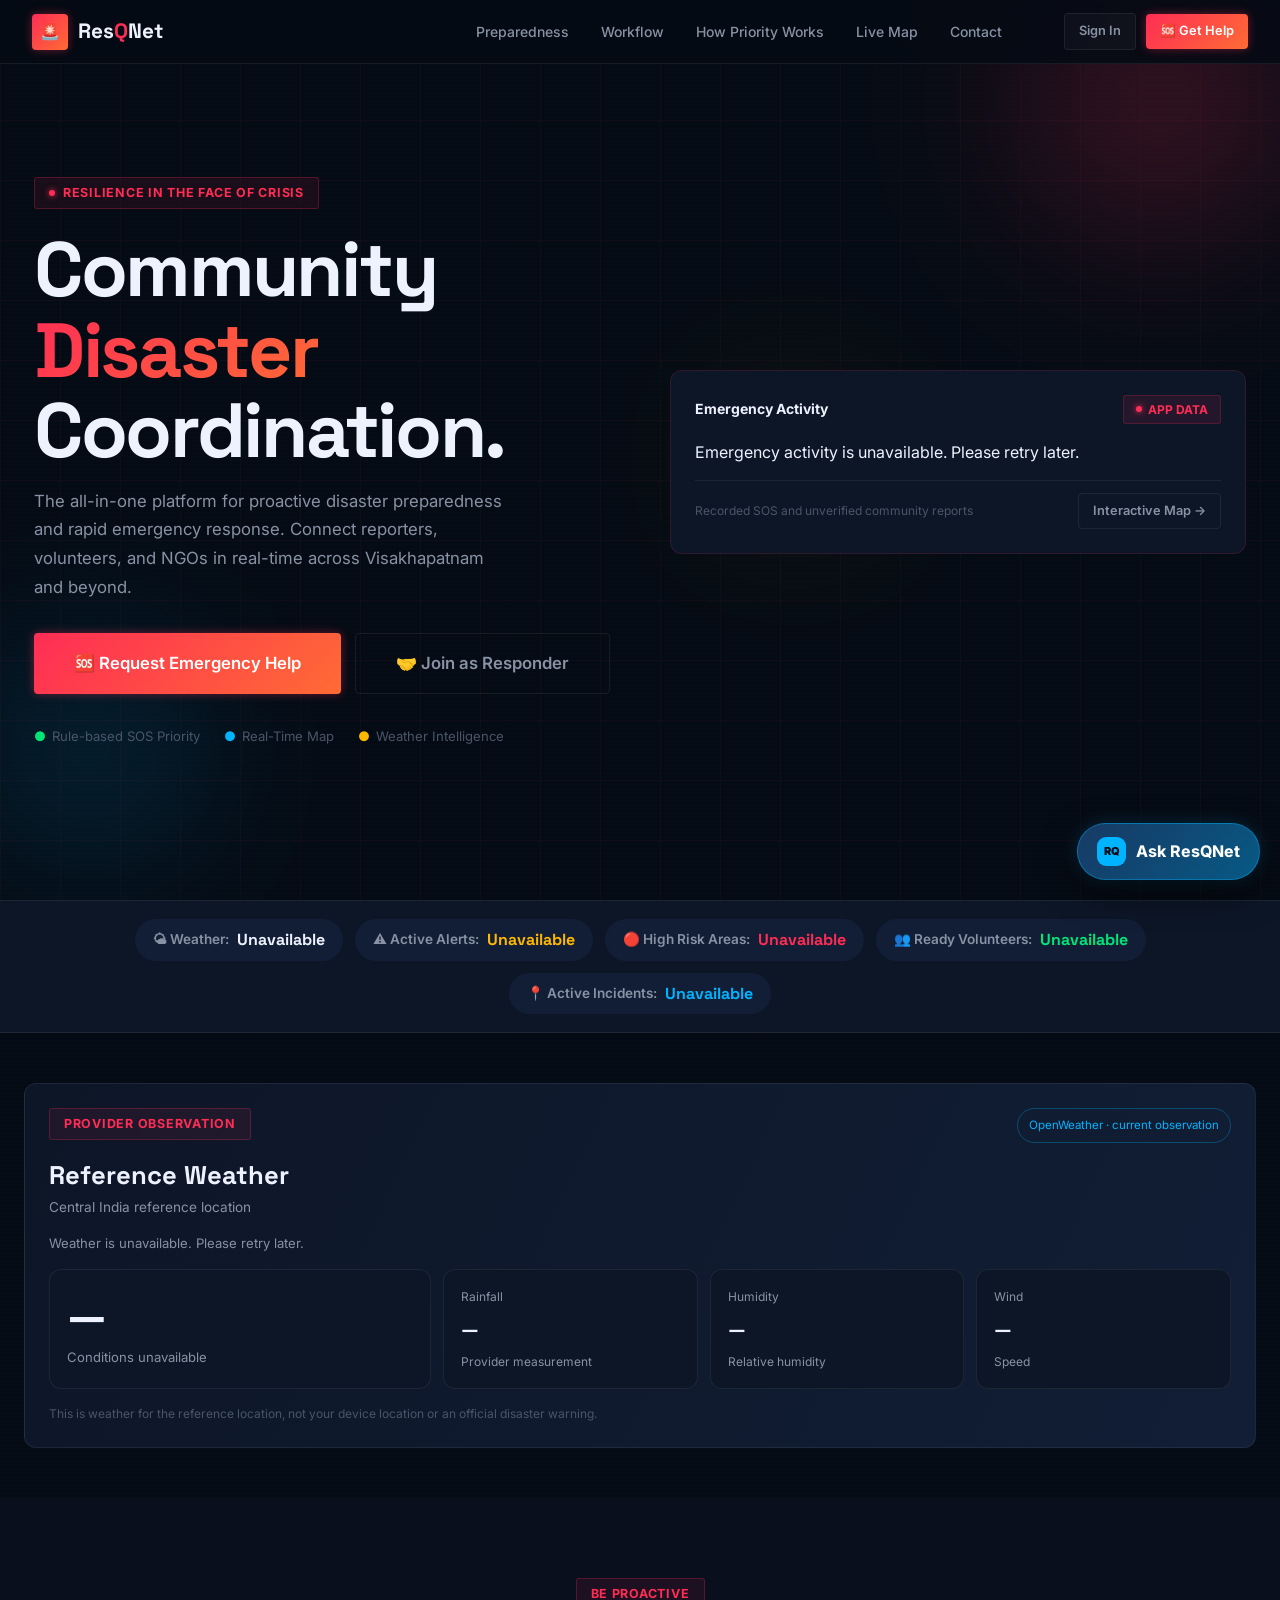
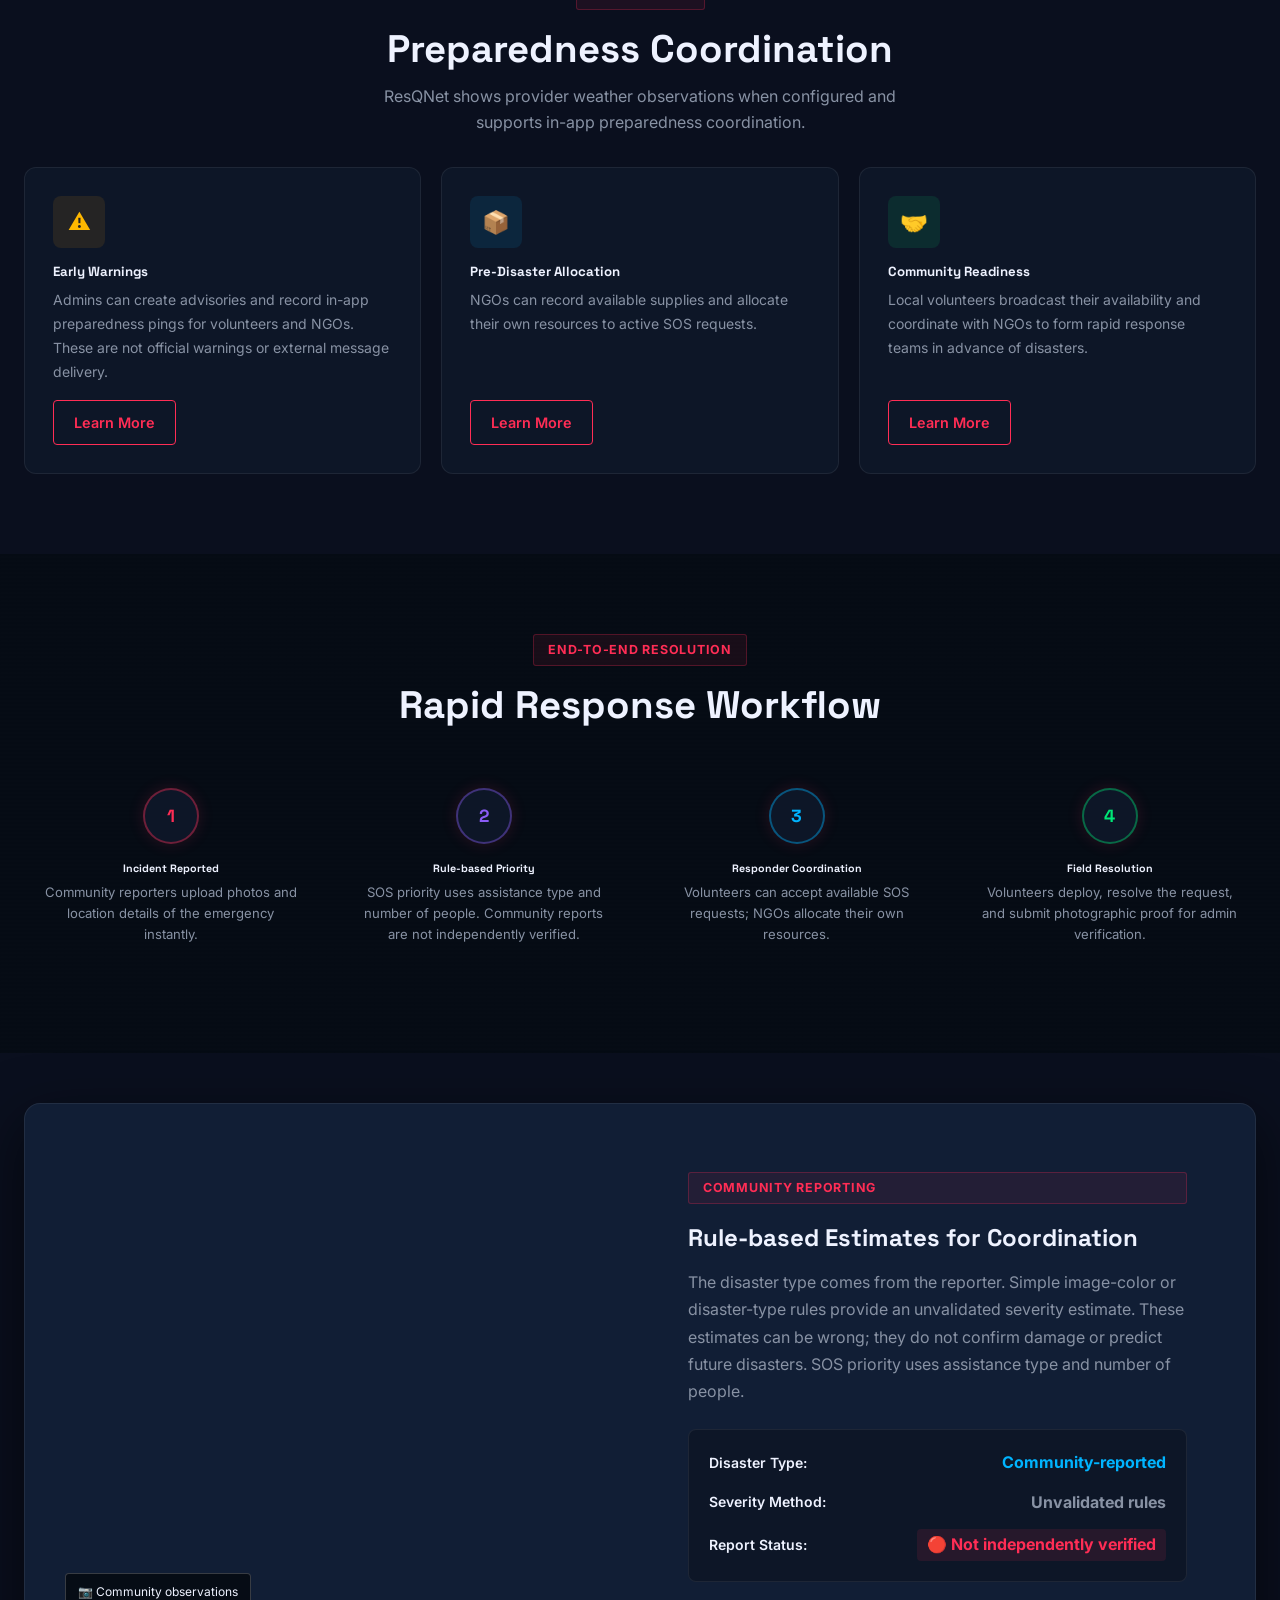
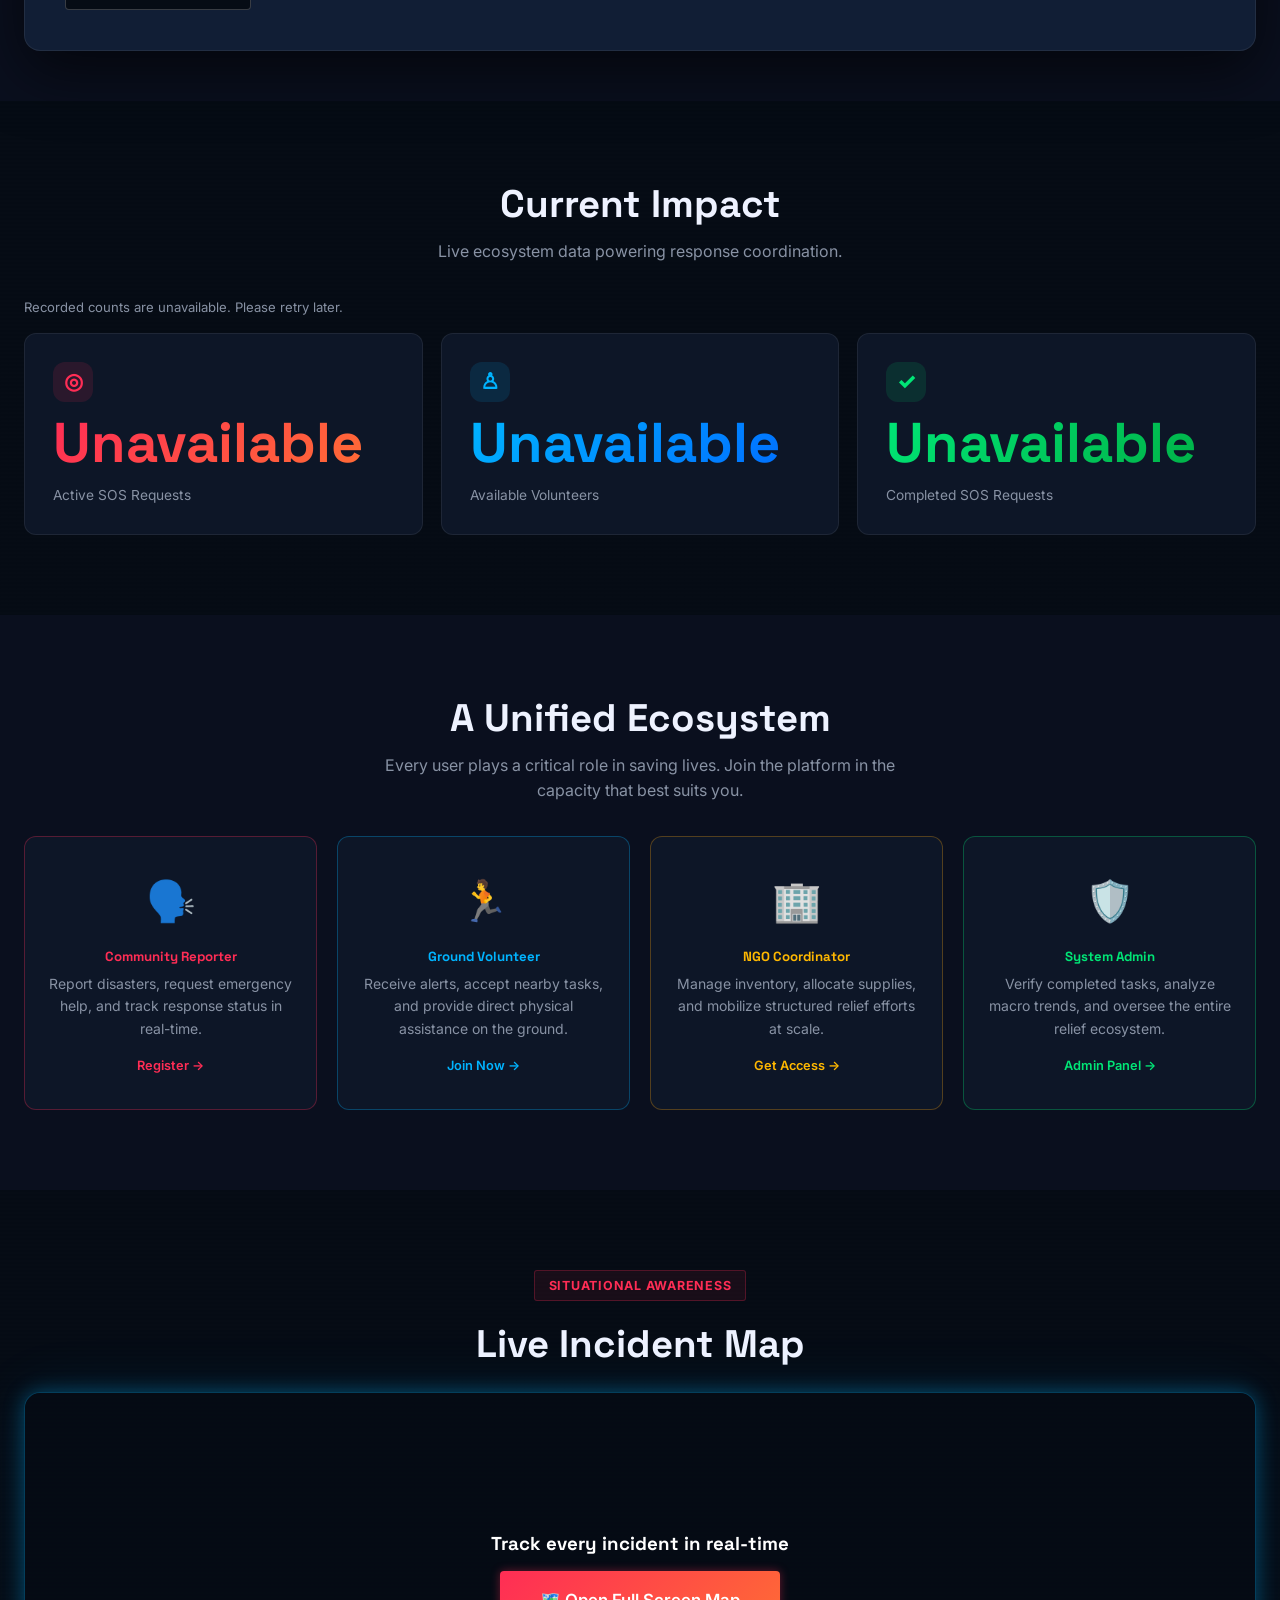
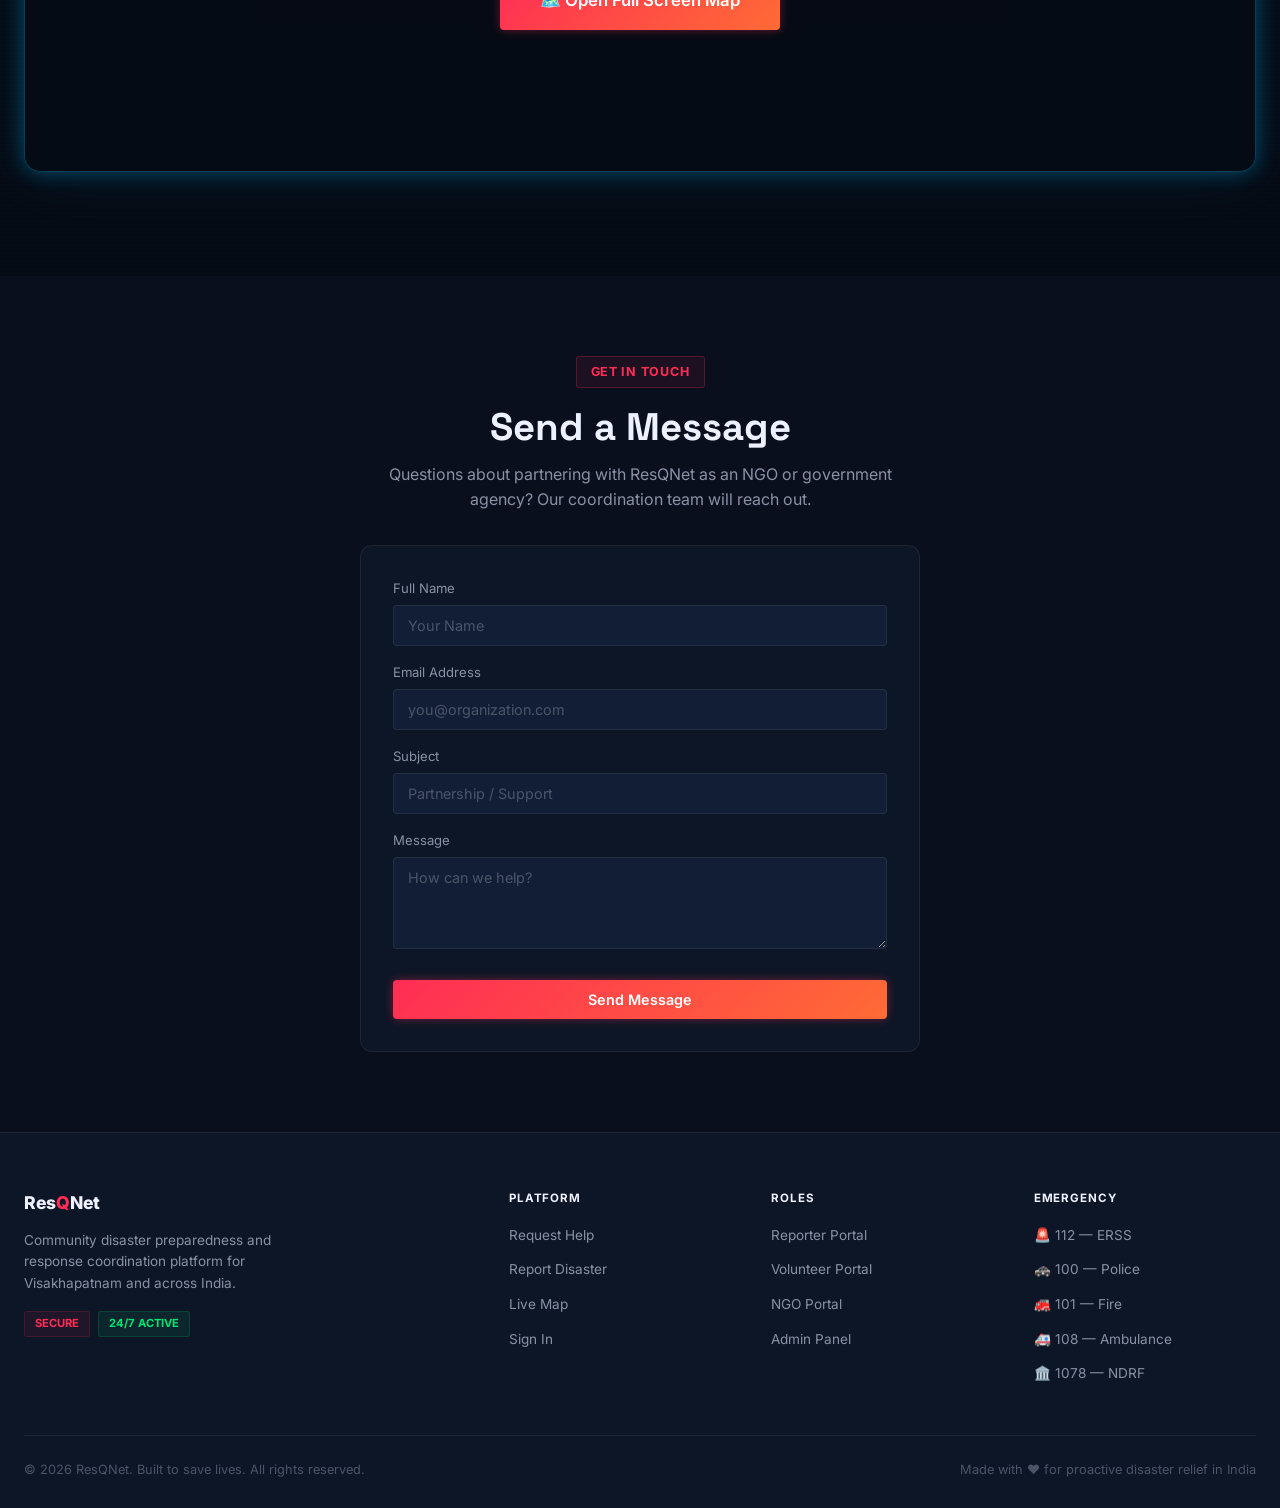
==== commit 08379d4c: "feat: improve AI chatbot, weather dashboard and live statistics" ====
--- a/frontend/index.html
+++ b/frontend/index.html
@@ -355,18 +355,18 @@
         <div>
           <div class="resq-card" style="border:1px solid rgba(255,45,85,0.15);">
             <div style="display:flex;align-items:center;justify-content:space-between;margin-bottom:16px;">
-              <div style="font-weight:700;font-size:0.875rem;">🔴 Live Emergency Feed</div>
-              <div class="badge-live">LIVE</div>
+              <div style="font-weight:700;font-size:0.875rem;">Emergency Activity</div>
+              <div class="badge-live">APP DATA</div>
             </div>
             <div id="live-feed-container" style="max-height:300px;overflow-y:auto;">
               <div style="text-align:center;padding:40px;color:var(--text-muted);">
                 <div style="font-size:2rem;margin-bottom:12px;">📡</div>
-                Connect to backend to see live data
+                Loading recorded activity…
               </div>
             </div>
             <div
               style="margin-top:14px;padding-top:12px;border-top:1px solid var(--border-subtle);display:flex;justify-content:space-between;align-items:center;">
-              <div style="font-size:0.75rem;color:var(--text-muted);">Real-time situational awareness</div>
+              <div style="font-size:0.75rem;color:var(--text-muted);">Recorded SOS and unverified community reports</div>
               <a href="map.html" class="btn btn-outline btn-sm">Interactive Map →</a>
             </div>
           </div>
@@ -390,6 +390,29 @@
     </div>
   </div>
 
+  <section class="section-sm" aria-labelledby="weather-heading">
+    <div class="container">
+      <div class="weather-overview resq-card">
+        <div class="weather-overview-head">
+          <div>
+            <div class="hero-eyebrow mb-12">Provider observation</div>
+            <h2 id="weather-heading">Reference Weather</h2>
+            <p id="weather-location">Central India reference location</p>
+          </div>
+          <span class="weather-provider">OpenWeather · current observation</span>
+        </div>
+        <p id="weather-state" class="weather-state" role="status" aria-live="polite">Loading weather…</p>
+        <div class="weather-overview-grid">
+          <div class="weather-main-reading"><strong id="weather-temperature">—</strong><span id="weather-conditions">Conditions unavailable</span></div>
+          <div class="weather-metric"><span>Rainfall</span><strong id="weather-rainfall">—</strong><small id="weather-rainfall-period">Provider measurement</small></div>
+          <div class="weather-metric"><span>Humidity</span><strong id="weather-humidity">—</strong><small>Relative humidity</small></div>
+          <div class="weather-metric"><span>Wind</span><strong id="weather-wind">—</strong><small>Speed</small></div>
+        </div>
+        <p class="weather-caveat">This is weather for the reference location, not your device location or an official disaster warning.</p>
+      </div>
+    </div>
+  </section>
+
   <!-- 3. PREPAREDNESS -->
   <section class="section" id="preparedness" style="background:var(--bg-secondary);">
     <div class="container">
@@ -398,25 +421,23 @@
         <h2 class="section-title">Preparedness Coordination</h2>
         <p
           style="color:var(--text-secondary);margin-top:12px;font-size:1rem;max-width:560px;margin-left:auto;margin-right:auto;">
-          Don't wait for disaster to strike. ResQNet enables communities to prepare ahead of time with live weather
-          intelligence and alert coordination.
+          ResQNet shows provider weather observations when configured and supports in-app preparedness coordination.
         </p>
       </div>
       <div class="grid-3">
         <div class="feature-card">
           <div class="feature-icon" style="background:rgba(245,158,11,0.1);color:var(--accent-amber);">⚠️</div>
           <h5>Early Warnings</h5>
-          <p style="color:var(--text-secondary);font-size:0.875rem;line-height:1.7;margin-top:8px;flex:1;">Automated
-            weather alerts from OpenWeatherMap instantly notify volunteers and NGOs in at-risk zones before the crisis
-            escalates.</p>
+          <p style="color:var(--text-secondary);font-size:0.875rem;line-height:1.7;margin-top:8px;flex:1;">Admins can
+            create advisories and record in-app preparedness pings for volunteers and NGOs. These are not official
+            warnings or external message delivery.</p>
           <a href="auth.html" class="btn-resq-outline" style="align-self:flex-start;margin-top:16px;">Learn More</a>
         </div>
         <div class="feature-card">
           <div class="feature-icon" style="background:rgba(0,180,255,0.1);color:var(--accent-blue);">📦</div>
           <h5>Pre-Disaster Allocation</h5>
-          <p style="color:var(--text-secondary);font-size:0.875rem;line-height:1.7;margin-top:8px;flex:1;">NGOs
-            preemptively stage and allocate critical resources — water, medicine, and shelters — based on predicted
-            impact zones.</p>
+          <p style="color:var(--text-secondary);font-size:0.875rem;line-height:1.7;margin-top:8px;flex:1;">NGOs can
+            record available supplies and allocate their own resources to active SOS requests.</p>
           <a href="auth.html" class="btn-resq-outline" style="align-self:flex-start;margin-top:16px;">Learn More</a>
         </div>
         <div class="feature-card">
@@ -516,20 +537,24 @@
           style="color:var(--text-secondary);margin-top:12px;font-size:1rem;max-width:460px;margin-left:auto;margin-right:auto;">
           Live ecosystem data powering response coordination.</p>
       </div>
-      <div class="grid-3 text-center">
-        <div class="resq-card" style="padding:40px;">
+      <p id="stats-message" class="stats-message" role="status" aria-live="polite">Loading recorded counts…</p>
+      <div class="home-stats-grid">
+        <div class="home-stat-card resq-card">
+          <span class="home-stat-icon home-stat-icon-red" aria-hidden="true">◎</span>
           <div class="stat-hl-val gradient-text" id="hero-stat-requests">—</div>
-          <div style="color:var(--text-secondary);font-size:0.875rem;margin-top:8px;">Active Emergency Incidents</div>
-        </div>
-        <div class="resq-card" style="padding:40px;">
+          <div class="home-stat-label">Active SOS Requests</div>
+        </div>
+        <div class="home-stat-card resq-card">
+          <span class="home-stat-icon home-stat-icon-blue" aria-hidden="true">♙</span>
           <div class="stat-hl-val gradient-text-blue" id="hero-stat-volunteers">—</div>
-          <div style="color:var(--text-secondary);font-size:0.875rem;margin-top:8px;">Available Volunteers</div>
-        </div>
-        <div class="resq-card" style="padding:40px;">
+          <div class="home-stat-label">Available Volunteers</div>
+        </div>
+        <div class="home-stat-card resq-card">
+          <span class="home-stat-icon home-stat-icon-green" aria-hidden="true">✓</span>
           <div class="stat-hl-val"
             style="background:var(--grad-success);-webkit-background-clip:text;-webkit-text-fill-color:transparent;background-clip:text;"
             id="hero-stat-completed">—</div>
-          <div style="color:var(--text-secondary);font-size:0.875rem;margin-top:8px;">Completed SOS Requests</div>
+          <div class="home-stat-label">Completed SOS Requests</div>
         </div>
       </div>
     </div>
@@ -742,9 +767,15 @@
       if (!el) return;
       try {
         const data = await Api.get('/map/data');
-        const requests = (data.requests || []).slice(0, 7);
+        if (!data?.success || !Array.isArray(data.requests)) throw new Error('Activity unavailable');
+        const requests = data.requests.slice(0, 7);
         if (!requests.length) {
-          el.innerHTML = '<div style="text-align:center;padding:30px;color:var(--text-muted);">Incident details are limited in the public view. Sign in for your authorized view.</div>';
+          const count = data.total_active;
+          const message = Number.isInteger(count) && count > 0
+            ? `${count} active SOS or community report records are listed. Sign in for your authorized map view.`
+            : count === 0 ? 'No active SOS or community report records are currently listed.'
+              : 'Activity counts are unavailable right now.';
+          el.textContent = message;
           return;
         }
         el.innerHTML = requests.map(r => {
@@ -760,7 +791,7 @@
         </div>`;
         }).join('');
       } catch (e) {
-        el.innerHTML = '<div style="text-align:center;padding:30px;color:var(--text-muted);">📡 Connect to backend to see live data</div>';
+        el.textContent = 'Emergency activity is unavailable. Please retry later.';
       }
     }
 
@@ -769,13 +800,22 @@
         const data = await Api.get('/public/stats');
         if (!data?.success || !data.stats) throw new Error('Statistics unavailable');
         const stats = data.stats;
+        const counts = [stats.active_requests, stats.active_volunteers, stats.completed];
+        if (!counts.every(value => Number.isSafeInteger(value) && value >= 0)) throw new Error('Invalid statistics');
         const set = (id, val) => { const el = document.getElementById(id); if (el) el.textContent = val; };
         set('hero-stat-requests', stats.active_requests);
         set('hero-stat-volunteers', stats.active_volunteers);
         set('hero-stat-completed', stats.completed);
         set('status-incidents', stats.active_requests);
         set('status-volunteers', stats.active_volunteers);
-      } catch (e) { ['hero-stat-requests', 'hero-stat-volunteers', 'hero-stat-completed', 'status-incidents', 'status-volunteers'].forEach(id => { const el = document.getElementById(id); if (el) el.textContent = 'Unavailable'; }); }
+        set('stats-message', stats.total_requests === 0 && stats.total_volunteers === 0
+          ? 'No SOS requests or volunteer registrations have been recorded yet.'
+          : 'Counts reflect database records, not live dispatch activity.');
+      } catch (e) {
+        ['hero-stat-requests', 'hero-stat-volunteers', 'hero-stat-completed', 'status-incidents', 'status-volunteers'].forEach(id => { const el = document.getElementById(id); if (el) el.textContent = 'Unavailable'; });
+        const message = document.getElementById('stats-message');
+        if (message) message.textContent = 'Recorded counts are unavailable. Please retry later.';
+      }
 
       try {
         const aData = await Api.get('/alerts');
@@ -786,22 +826,68 @@
         set('status-risk', alerts.filter(a => a.severity === 'Warning' || a.severity === 'Emergency').length);
       } catch (e) { for (const id of ['status-alerts', 'status-risk']) { const el = document.getElementById(id); if (el) el.textContent = 'Unavailable'; } }
 
+    }
+
+    async function loadWeather() {
+      const set = (id, value) => { const el = document.getElementById(id); if (el) el.textContent = value; };
+      for (const id of ['weather-temperature', 'weather-rainfall', 'weather-humidity', 'weather-wind']) set(id, '—');
+      set('weather-conditions', 'Conditions unavailable');
+      set('weather-rainfall-period', 'Provider measurement');
+      set('weather-location', 'Central India reference location');
+      set('weather-state', 'Loading weather…');
+      set('status-weather', 'Loading...');
       try {
         const weather = await Api.get('/weather/live');
         if (!weather?.success) {
-          const el = document.getElementById('status-weather');
-          if (el) el.textContent = 'Unavailable';
+          const unconfigured = weather?.message === 'Weather service is not configured.';
+          const providerError = weather?.message === 'Weather provider unavailable. Please retry.';
+          set('status-weather', unconfigured ? 'Not configured' : providerError ? 'Provider error' : 'Unavailable');
+          set('weather-state', unconfigured ? 'Weather is not configured for this site.'
+            : providerError ? 'Weather provider returned an error. Please retry later.'
+              : 'Weather is unavailable. Please retry later.');
           return;
         }
         const w = weather.current;
-        const el = document.getElementById('status-weather');
-        if (el) el.textContent = `${Math.round(w.main.temp)}°C, ${w.weather[0].main}`;
-      } catch (e) { const el = document.getElementById('status-weather'); if (el) el.textContent = 'Unavailable'; }
+        const temperature = w?.main?.temp;
+        const condition = w?.weather?.[0]?.description || w?.weather?.[0]?.main;
+        if (typeof temperature !== 'number' || !Number.isFinite(temperature)
+            || typeof condition !== 'string' || !condition.trim()) throw new Error('Incomplete weather observation');
+        const mainCondition = w.weather[0].main || condition;
+        set('status-weather', `${Math.round(temperature)}°C, ${mainCondition}`);
+        set('weather-temperature', `${Math.round(temperature)}°C`);
+        set('weather-conditions', condition);
+        const name = typeof w.name === 'string' ? w.name.trim() : '';
+        const country = typeof w.sys?.country === 'string' ? w.sys.country.trim() : '';
+        if (name) set('weather-location', `Reference location · ${name}${country ? ', ' + country : ''}`);
+        const humidity = w.main.humidity;
+        if (typeof humidity === 'number' && Number.isFinite(humidity) && humidity >= 0 && humidity <= 100)
+          set('weather-humidity', `${Math.round(humidity)}%`);
+        const wind = w.wind?.speed;
+        if (typeof wind === 'number' && Number.isFinite(wind) && wind >= 0)
+          set('weather-wind', `${wind.toFixed(1)} m/s`);
+        const rainHour = w.rain?.['1h'];
+        const rainThreeHours = w.rain?.['3h'];
+        const rain = typeof rainHour === 'number' ? rainHour : rainThreeHours;
+        if (typeof rain === 'number' && Number.isFinite(rain) && rain >= 0) {
+          set('weather-rainfall', `${rain.toFixed(1)} mm`);
+          set('weather-rainfall-period', typeof rainHour === 'number' ? 'Past hour' : 'Past three hours');
+        } else {
+          set('weather-rainfall', 'Not reported');
+        }
+        set('weather-state', 'Current provider observation. Rainfall appears only when reported.');
+      } catch (e) {
+        for (const id of ['weather-temperature', 'weather-rainfall', 'weather-humidity', 'weather-wind']) set(id, '—');
+        set('weather-conditions', 'Conditions unavailable');
+        set('weather-location', 'Central India reference location');
+        set('status-weather', 'Unavailable');
+        set('weather-state', 'Weather is unavailable. Please retry later.');
+      }
     }
 
     document.addEventListener('DOMContentLoaded', () => {
       loadLiveFeed();
       loadStats();
+      loadWeather();
       setInterval(loadLiveFeed, 15000);
     });
   </script>
--- a/frontend/css/styles.css
+++ b/frontend/css/styles.css
@@ -1876,3 +1876,69 @@
 .ai-timeline-item.completed::before { background: var(--accent-green); }
 .ai-timeline-title { font-size: 0.9rem; font-weight: 600; color: var(--text-primary); }
 .ai-timeline-desc { font-size: 0.8rem; color: var(--text-secondary); margin-top: 4px; }
+
+/* Floating guidance chat */
+.weather-overview { padding: 24px; background: linear-gradient(115deg, var(--bg-card), var(--bg-card-2)); }
+.weather-overview-head { display: flex; justify-content: space-between; align-items: flex-start; gap: 16px; }
+.weather-overview-head h2 { margin: 0; font-size: clamp(1.2rem, 3vw, 1.6rem); }
+.weather-overview-head p { margin: 6px 0 0; color: var(--text-secondary); font-size: .85rem; }
+.weather-provider { border: 1px solid var(--border-blue); border-radius: 999px; padding: 7px 11px; color: var(--accent-blue); font-size: .72rem; white-space: nowrap; }
+.weather-state, .stats-message { min-height: 22px; margin: 14px 0; color: var(--text-secondary); font-size: .82rem; }
+.weather-overview-grid { display: grid; grid-template-columns: 1.5fr repeat(3, minmax(0,1fr)); gap: 12px; }
+.weather-main-reading, .weather-metric { display: flex; flex-direction: column; justify-content: center; min-width: 0; padding: 17px; border: 1px solid var(--border-subtle); border-radius: 12px; background: var(--bg-card); }
+.weather-main-reading strong { font-family: 'Space Grotesk', sans-serif; font-size: clamp(1.8rem,4vw,2.8rem); line-height: 1.15; }
+.weather-main-reading span { margin-top: 6px; color: var(--text-secondary); font-size: .82rem; }
+.weather-metric span, .weather-metric small { color: var(--text-secondary); font-size: .75rem; }
+.weather-metric strong { margin: 7px 0; color: var(--text-primary); font-family: 'Space Grotesk', sans-serif; font-size: 1.25rem; overflow-wrap: anywhere; }
+.weather-caveat { margin: 15px 0 0; color: var(--text-muted); font-size: .75rem; }
+.home-stats-grid { display: grid; grid-template-columns: repeat(3,minmax(0,1fr)); gap: 18px; }
+.home-stat-card { display: flex; flex-direction: column; align-items: flex-start; gap: 13px; min-width: 0; padding: 28px; }
+.home-stat-icon { display: grid; place-items: center; width: 40px; height: 40px; border-radius: 12px; font-size: 22px; font-weight: 800; }
+.home-stat-icon-red { background: rgba(255,45,85,.12); color: var(--accent-red); }
+.home-stat-icon-blue { background: rgba(0,180,255,.12); color: var(--accent-blue); }
+.home-stat-icon-green { background: rgba(0,230,118,.12); color: var(--accent-green); }
+.home-stat-label { color: var(--text-secondary); font-size: .86rem; }
+@media (max-width: 900px) { .weather-overview-grid { grid-template-columns: repeat(2,minmax(0,1fr)); } }
+@media (max-width: 600px) { .weather-overview { padding: 18px; } .weather-overview-head { flex-direction: column; } .weather-provider { white-space: normal; } .weather-overview-grid { gap: 8px; } .weather-main-reading, .weather-metric { padding: 12px; } .home-stats-grid { grid-template-columns: 1fr; gap: 10px; } .home-stat-card { padding: 20px; } }
+.resq-chat { position: fixed; z-index: 1200; right: 20px; bottom: 20px; font-family: inherit; }
+.resq-chat-toggle { display: flex; align-items: center; gap: 10px; border: 1px solid rgba(0,180,255,.4); border-radius: 999px; padding: 13px 19px; background: linear-gradient(135deg,#173a64,#075985); color: #fff; box-shadow: 0 12px 34px #0008, 0 0 18px rgba(0,180,255,.2); cursor: pointer; font: inherit; font-weight: 750; }
+.resq-chat-toggle::before { content: 'RQ'; display: grid; place-items: center; width: 29px; height: 29px; border-radius: 9px; background: var(--accent-blue); color: #05111d; font-size: 11px; font-weight: 900; }
+.resq-chat-toggle:hover { transform: translateY(-2px); box-shadow: 0 16px 38px #000a, 0 0 22px rgba(0,180,255,.28); }
+.resq-chat-panel { width: min(420px, calc(100vw - 32px)); height: min(640px, calc(100dvh - 92px)); display: flex; flex-direction: column; margin-bottom: 12px; overflow: hidden; background: var(--bg-card); color: var(--text-primary); border: 1px solid var(--border-blue); border-radius: 18px; box-shadow: 0 22px 70px #000b, 0 0 28px rgba(0,180,255,.1); }
+.resq-chat-panel[hidden], .resq-chat-empty[hidden], .resq-chat-typing[hidden] { display: none; }
+.resq-chat-header { display: flex; align-items: center; gap: 12px; padding: 17px 18px; background: linear-gradient(105deg,#122b49,#101f37); border-bottom: 1px solid var(--border-subtle); }
+.resq-chat-avatar { display: grid; place-items: center; flex: none; width: 40px; height: 40px; border-radius: 12px; background: linear-gradient(135deg,var(--accent-blue),#396edb); color: #061120; font-size: 12px; font-weight: 900; box-shadow: 0 0 16px rgba(0,180,255,.3); }
+.resq-chat-heading { display: flex; flex: 1; min-width: 0; flex-direction: column; gap: 3px; }
+.resq-chat-heading strong { font-size: 14px; line-height: 1.2; }
+.resq-chat-heading span { color: var(--text-secondary); font-size: 11px; }
+.resq-chat-close { display: grid; place-items: center; flex: none; width: 34px; height: 34px; border: 1px solid var(--border-glass); border-radius: 9px; background: rgba(255,255,255,.05); color: #fff; cursor: pointer; font-size: 23px; line-height: 1; }
+.resq-chat-close:hover { background: rgba(255,255,255,.12); }
+.resq-chat-notice { margin: 12px 16px 0; padding: 10px 12px; border: 1px solid rgba(255,184,0,.25); border-radius: 10px; background: rgba(255,184,0,.07); color: #f6d991; font-size: 11px; line-height: 1.45; }
+.resq-chat-empty { padding: 20px 18px 8px; }
+.resq-chat-empty p { margin: 0 0 12px; color: var(--text-secondary); font-size: 13px; }
+.resq-chat-suggestions { display: flex; flex-wrap: wrap; gap: 7px; }
+.resq-chat-suggestions button { border: 1px solid rgba(0,180,255,.28); border-radius: 999px; padding: 7px 10px; background: rgba(0,180,255,.08); color: #a7e5ff; cursor: pointer; font: inherit; font-size: 11px; text-align: left; }
+.resq-chat-suggestions button:hover { background: rgba(0,180,255,.18); }
+.resq-chat-log { display: flex; flex: 1; min-height: 0; flex-direction: column; gap: 13px; overflow-y: auto; padding: 18px; scroll-behavior: smooth; }
+.resq-chat-message { display: flex; flex-direction: column; align-items: flex-start; max-width: 88%; }
+.resq-chat-user { align-self: flex-end; align-items: flex-end; }
+.resq-chat-bubble { margin: 0; padding: 11px 13px; border: 1px solid var(--border-glass); border-radius: 13px 13px 13px 4px; background: var(--bg-card-2); color: var(--text-primary); font-size: 13px; line-height: 1.5; white-space: pre-wrap; overflow-wrap: anywhere; }
+.resq-chat-user .resq-chat-bubble { border-color: rgba(0,180,255,.38); border-radius: 13px 13px 4px 13px; background: #075985; color: #fff; }
+.resq-chat-time { margin-top: 4px; color: var(--text-muted); font-size: 10px; }
+.resq-chat-typing { display: flex; align-items: center; gap: 4px; padding: 0 18px 9px; color: var(--text-secondary); font-size: 11px; }
+.resq-chat-typing span:first-child { margin-right: 5px; }
+.resq-chat-typing-dot { width: 5px; height: 5px; border-radius: 50%; background: var(--accent-blue); animation: resq-chat-pulse 1.1s infinite ease-in-out; }
+.resq-chat-typing-dot:nth-child(3) { animation-delay: .15s; }
+.resq-chat-typing-dot:nth-child(4) { animation-delay: .3s; }
+@keyframes resq-chat-pulse { 0%, 70%, 100% { opacity: .3; transform: translateY(0); } 35% { opacity: 1; transform: translateY(-3px); } }
+.resq-chat-form { display: grid; gap: 7px; padding: 12px 16px 0; border-top: 1px solid var(--border-subtle); }
+.resq-chat-form label { color: var(--text-secondary); font-size: 11px; font-weight: 700; }
+.resq-chat-composer { display: flex; align-items: flex-end; gap: 8px; }
+.resq-chat-form textarea { flex: 1; min-width: 0; box-sizing: border-box; resize: none; min-height: 58px; max-height: 110px; padding: 9px 10px; border: 1px solid var(--border-glass); border-radius: 10px; background: var(--bg-card-2); color: var(--text-primary); font: inherit; font-size: 13px; }
+.resq-chat-form textarea::placeholder { color: var(--text-muted); }
+.resq-chat-form button { flex: none; border: 0; border-radius: 10px; min-height: 42px; padding: 9px 14px; background: var(--accent-blue); color: #061322; cursor: pointer; font: inherit; font-size: 12px; font-weight: 800; }
+.resq-chat-form button:disabled { opacity: .55; cursor: wait; }
+.resq-chat-status { min-height: 18px; margin: 2px 16px 10px; color: #f6d991; font-size: 11px; line-height: 1.4; }
+.resq-chat button:focus-visible, .resq-chat textarea:focus-visible { outline: 3px solid var(--accent-amber); outline-offset: 2px; }
+@media (max-width: 560px) { .resq-chat { left: 12px; right: 12px; bottom: 12px; } .resq-chat-panel { width: 100%; height: min(680px, calc(100dvh - 76px)); box-sizing: border-box; } .resq-chat-toggle { margin-left: auto; } }
+@media (prefers-reduced-motion: reduce) { .resq-chat-typing-dot { animation: none; } .resq-chat-log { scroll-behavior: auto; } .resq-chat-toggle:hover { transform: none; } }
